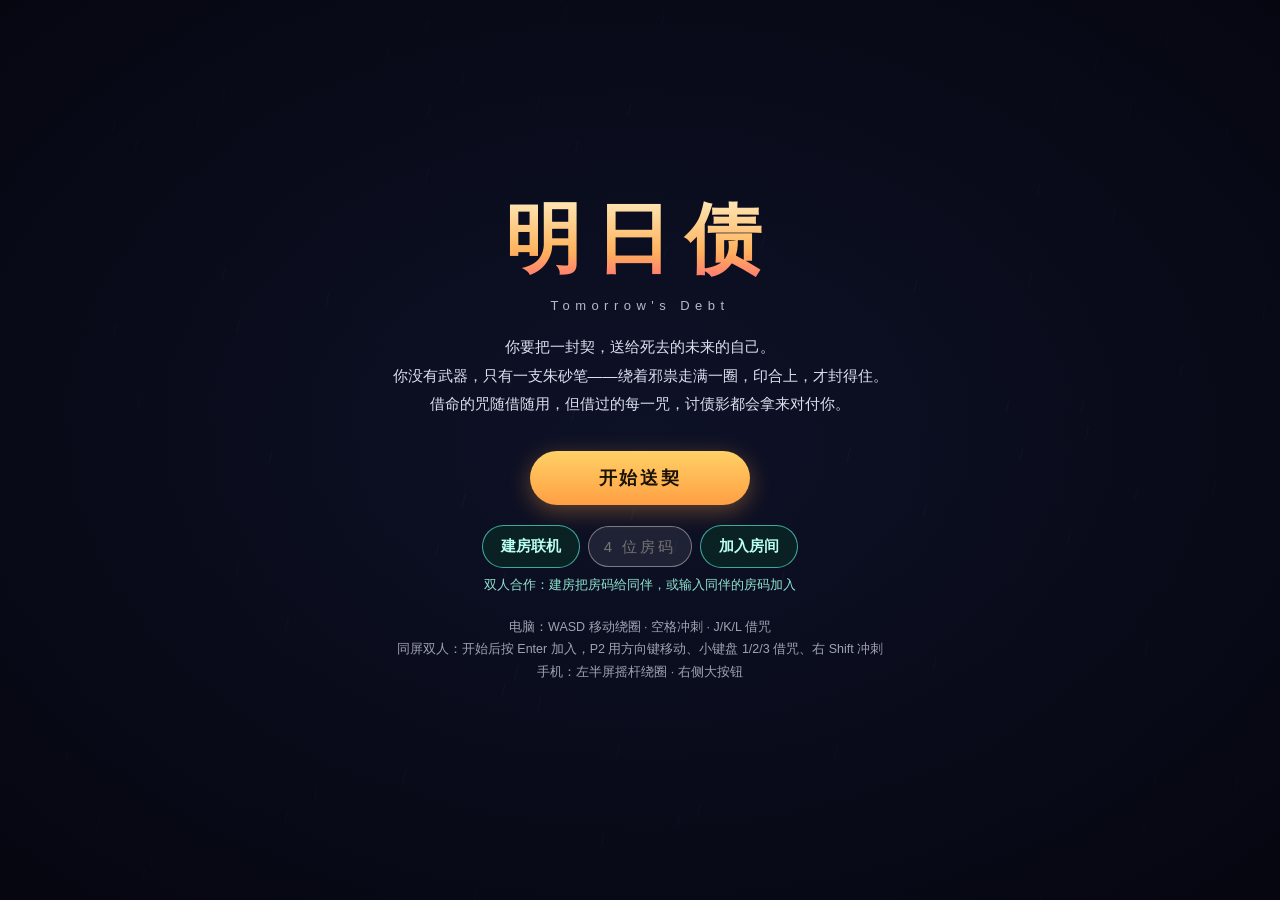
==== tomorrow-debt-offline.html @ dbf175f9 "v0.3.1 fix: 冲刺不再清掉已有朱砂印 (玩家反馈)" ====
<!DOCTYPE html>
<html lang="zh-CN">
<head>
<meta charset="UTF-8">
<meta name="viewport" content="width=device-width, initial-scale=1.0, maximum-scale=1.0, user-scalable=no, viewport-fit=cover">
<meta name="theme-color" content="#0b0e1a">
<title>明日债 · Tomorrow's Debt</title>

<link rel="icon" href="icon.svg" type="image/svg+xml">
<style>
* { margin: 0; padding: 0; box-sizing: border-box; -webkit-tap-highlight-color: transparent; }
html, body { height: 100%; background: #0b0e1a; overflow: hidden; }
body { font-family: "PingFang SC", "Microsoft YaHei", "Noto Sans SC", sans-serif; color: #eef1ff; }
#app { position: fixed; inset: 0; }
#game { position: absolute; inset: 0; width: 100%; height: 100%; display: block; touch-action: none; }
.hidden { display: none !important; }

/* ---------- HUD ---------- */
#hud { position: absolute; top: 0; left: 0; right: 0; display: flex; justify-content: space-between; align-items: flex-start; padding: calc(10px + env(safe-area-inset-top)) 14px 0; pointer-events: none; z-index: 5; }
.hud-left { min-width: 180px; }
#hpwrap { position: relative; width: 190px; max-width: 42vw; height: 20px; background: rgba(255,255,255,.12); border: 1px solid rgba(255,255,255,.35); border-radius: 10px; overflow: hidden; }
#hpfill { height: 100%; width: 100%; background: linear-gradient(90deg, #ff5d7a, #ffb35d); transition: width .15s; }
#hptext { position: absolute; inset: 0; display: flex; align-items: center; justify-content: center; font-size: 12px; font-weight: 700; text-shadow: 0 1px 2px rgba(0,0,0,.6); }
#p2wrap { position: relative; width: 150px; max-width: 34vw; height: 15px; margin-top: 5px; background: rgba(255,255,255,.10); border: 1px solid rgba(80,230,205,.5); border-radius: 8px; overflow: hidden; }
#p2fill { height: 100%; width: 100%; background: linear-gradient(90deg, #2bd9b8, #37a0e0); transition: width .15s; }
#p2text { position: absolute; inset: 0; display: flex; align-items: center; justify-content: center; font-size: 10px; font-weight: 700; text-shadow: 0 1px 2px rgba(0,0,0,.6); }
#online-box { margin-top: 14px; }
.online-row { display: flex; gap: 8px; justify-content: center; align-items: center; flex-wrap: wrap; }
.mini-wide { padding: 11px 18px; font-size: 14.5px; font-weight: 700; border-radius: 999px; border: 1px solid rgba(80,230,205,.7); background: rgba(10,40,38,.75); color: #b8fff2; cursor: pointer; }
.mini-wide:active { transform: scale(.95); }
#room-input { width: 104px; padding: 11px 8px; font-size: 15px; text-align: center; letter-spacing: .2em; text-transform: uppercase; border-radius: 999px; border: 1px solid rgba(255,255,255,.4); background: rgba(255,255,255,.08); color: #fff; outline: none; }
#net-status { margin-top: 9px; font-size: 12.5px; color: #8fe3d0; min-height: 17px; }
#scene-label { margin-top: 6px; font-size: 14px; font-weight: 700; letter-spacing: .08em; }
#wave-label { font-size: 12px; opacity: .85; }
.hud-right { display: flex; gap: 8px; align-items: center; pointer-events: auto; }
#debt-label, #score-label { background: rgba(10,12,26,.65); border: 1px solid rgba(255,255,255,.25); border-radius: 999px; padding: 6px 12px; font-size: 13px; }
#debt-label b { color: #ff8fa3; font-size: 16px; }
#score-label b { color: #ffd76e; }
.mini-btn { width: 38px; height: 38px; border-radius: 50%; border: 1px solid rgba(255,255,255,.35); background: rgba(10,12,26,.65); color: #fff; font-size: 16px; cursor: pointer; }
.mini-btn:active { transform: scale(.92); }
#debt-alert { position: absolute; top: 64px; left: 50%; transform: translateX(-50%); background: rgba(140,10,30,.8); border: 1px solid #ff8fa3; padding: 6px 18px; border-radius: 999px; font-size: 14px; font-weight: 700; letter-spacing: .2em; animation: pulse 0.7s infinite alternate; }
@keyframes pulse { from { opacity: .65; } to { opacity: 1; } }

/* ---------- 技能按钮 ---------- */
#skills { position: absolute; right: 12px; bottom: calc(14px + env(safe-area-inset-bottom)); display: grid; grid-template-columns: 76px 76px; gap: 10px; z-index: 5; }
.skill-btn { position: relative; height: 64px; border-radius: 16px; border: 2px solid rgba(255,209,102,.75); background: rgba(24,18,6,.72); color: #ffe9b0; cursor: pointer; overflow: hidden; display: flex; flex-direction: column; align-items: center; justify-content: center; gap: 2px; }
.skill-btn .sk-name { font-size: 18px; font-weight: 800; }
.skill-btn .sk-key { font-size: 10px; opacity: .8; }
.skill-btn .sk-cd { position: absolute; left: 0; bottom: 0; height: 4px; width: 0%; background: #ffd166; }
.skill-btn:active { transform: scale(.93); background: rgba(80,58,10,.85); }
.skill-btn.dash { border-color: rgba(140,220,255,.8); background: rgba(8,26,40,.72); color: #c9efff; }
.skill-btn.dash .sk-cd { background: #8cdcff; }
.skill-btn.flash { animation: borrowed .35s; }
@keyframes borrowed { 0% { box-shadow: 0 0 0 0 rgba(255,209,102,.9); } 100% { box-shadow: 0 0 0 18px rgba(255,209,102,0); } }

/* ---------- 覆盖层 ---------- */
.overlay { position: absolute; inset: 0; display: flex; flex-direction: column; align-items: center; justify-content: center; text-align: center; padding: 24px; background: radial-gradient(ellipse at center, rgba(16,20,44,.82), rgba(5,6,16,.94)); z-index: 10; }
.overlay h1 { font-size: clamp(44px, 11vw, 76px); letter-spacing: .18em; font-weight: 900; background: linear-gradient(180deg, #fff2c9, #ffb35d 60%, #ff5d7a); -webkit-background-clip: text; background-clip: text; color: transparent; }
.overlay h2 { font-size: clamp(24px, 6vw, 36px); letter-spacing: .1em; margin-bottom: 14px; }
.subtitle { letter-spacing: .42em; opacity: .75; margin: 6px 0 20px; font-size: 13px; }
.intro { line-height: 1.9; font-size: 15px; opacity: .92; margin-bottom: 26px; }
.big-btn { min-width: 220px; padding: 15px 34px; margin: 6px 0; font-size: 18px; font-weight: 800; letter-spacing: .14em; color: #1a1206; background: linear-gradient(180deg, #ffd166, #ff9f43); border: none; border-radius: 999px; cursor: pointer; box-shadow: 0 6px 22px rgba(255,159,67,.35); }
.big-btn:active { transform: scale(.96); }
.big-btn.ghost { background: rgba(255,255,255,.08); color: #eef1ff; border: 1px solid rgba(255,255,255,.4); box-shadow: none; }
.howto { margin-top: 22px; font-size: 12.5px; line-height: 1.8; opacity: .65; }
.best { margin-top: 10px; font-size: 13px; color: #ffd76e; min-height: 18px; }
#chapter-text, #end-stats { line-height: 2; font-size: 15.5px; max-width: 520px; white-space: pre-line; }
#upgrade-cards { display: flex; gap: 14px; flex-wrap: wrap; justify-content: center; max-width: 720px; }
.up-card { width: 200px; min-height: 138px; padding: 18px 14px; border-radius: 18px; border: 2px solid rgba(255,255,255,.3); background: rgba(24,28,58,.9); color: #eef1ff; cursor: pointer; text-align: center; }
.up-card:active { transform: scale(.96); border-color: #ffd166; }
.up-card .up-name { font-size: 19px; font-weight: 800; color: #ffd76e; margin-bottom: 8px; }
.up-card .up-desc { font-size: 13px; line-height: 1.7; opacity: .9; }
@media (max-width: 560px) {
  .up-card { width: 44vw; min-height: 120px; }
  #skills { grid-template-columns: 68px 68px; }
  .skill-btn { height: 58px; }
}

</style>
</head>
<body>
<div id="app">
  <canvas id="game"></canvas>

  <!-- HUD -->
  <div id="hud" class="hidden">
    <div class="hud-left">
      <div id="hpwrap"><div id="hpfill"></div><span id="hptext"></span></div>
      <div id="p2wrap" class="hidden"><div id="p2fill"></div><span id="p2text"></span></div>
      <div id="scene-label"></div>
      <div id="wave-label"></div>
    </div>
    <div class="hud-right">
      <div id="debt-label" title="未偿命债">命债 <b id="debt-count">0</b></div>
      <div id="score-label">时尘 <b id="score-count">0</b></div>
      <button id="btn-mute" class="mini-btn" aria-label="静音">♪</button>
      <button id="btn-pause" class="mini-btn" aria-label="暂停">Ⅱ</button>
    </div>
    <div id="debt-alert" class="hidden">它来讨债了</div>
  </div>

  <!-- 技能按钮（大点击区） -->
  <div id="skills" class="hidden">
    <button class="skill-btn" data-skill="nova"><span class="sk-name">阴爆</span><span class="sk-key">J · 借命</span><span class="sk-cd"></span></button>
    <button class="skill-btn" data-skill="blades"><span class="sk-name">纸人</span><span class="sk-key">K · 借命</span><span class="sk-cd"></span></button>
    <button class="skill-btn" data-skill="chrono"><span class="sk-name">凝时</span><span class="sk-key">L · 借命</span><span class="sk-cd"></span></button>
    <button id="btn-dash" class="skill-btn dash"><span class="sk-name">冲刺</span><span class="sk-key">空格</span><span class="sk-cd"></span></button>
  </div>

  <!-- 主菜单 -->
  <div id="menu" class="overlay">
    <h1>明日债</h1>
    <p class="subtitle">Tomorrow's Debt</p>
    <p class="intro">你要把一封契，送给死去的未来的自己。<br>你没有武器，只有一支朱砂笔——绕着邪祟走满一圈，印合上，才封得住。<br>借命的咒随借随用，但借过的每一咒，讨债影都会拿来对付你。</p>
    <button id="btn-start" class="big-btn">开始送契</button>
    <button id="btn-endless" class="big-btn ghost hidden">无尽模式</button>
    <div id="online-box">
      <div class="online-row">
        <button id="btn-host" class="mini-wide">建房联机</button>
        <input id="room-input" maxlength="4" placeholder="4 位房码" autocomplete="off">
        <button id="btn-join" class="mini-wide">加入房间</button>
      </div>
      <p id="net-status">双人合作：建房把房码给同伴，或输入同伴的房码加入</p>
    </div>
    <p class="howto">电脑：WASD 移动绕圈 · 空格冲刺 · J/K/L 借咒<br>同屏双人：开始后按 Enter 加入，P2 用方向键移动、小键盘 1/2/3 借咒、右 Shift 冲刺<br>手机：左半屏摇杆绕圈 · 右侧大按钮</p>
    <p id="best-line" class="best"></p>
  </div>

  <!-- 章节卡 -->
  <div id="chapter" class="overlay hidden">
    <h2 id="chapter-title"></h2>
    <p id="chapter-text"></p>
    <button id="btn-chapter" class="big-btn">进入</button>
  </div>

  <!-- 升级三选一 -->
  <div id="upgrade" class="overlay hidden">
    <h2>时尘凝形 · 三选一</h2>
    <div id="upgrade-cards"></div>
  </div>

  <!-- 结算 -->
  <div id="end" class="overlay hidden">
    <h2 id="end-title"></h2>
    <p id="end-stats"></p>
    <button id="btn-retry" class="big-btn">再来一局</button>
    <button id="btn-tomenu" class="big-btn ghost">回主菜单</button>
  </div>

  <div id="pause" class="overlay hidden">
    <h2>已暂停</h2>
    <button id="btn-resume" class="big-btn">继续</button>
    <button id="btn-quit" class="big-btn ghost">放弃本局</button>
  </div>
</div>
<script>
(()=>{function e(e,t,n,r){Object.defineProperty(e,t,{get:n,set:r,enumerable:!0,configurable:!0})}function t(e){return e&&e.__esModule?e.default:e}class n{constructor(){this.chunkedMTU=16300,this._dataCount=1,this.chunk=e=>{let t=[],n=e.byteLength,r=Math.ceil(n/this.chunkedMTU),i=0,o=0;for(;o<n;){let s=Math.min(n,o+this.chunkedMTU),a=e.slice(o,s),c={__peerData:this._dataCount,n:i,data:a,total:r};t.push(c),o=s,i++}return this._dataCount++,t}}}class r{append_buffer(e){this.flush(),this._parts.push(e)}append(e){this._pieces.push(e)}flush(){if(this._pieces.length>0){let e=new Uint8Array(this._pieces);this._parts.push(e),this._pieces=[]}}toArrayBuffer(){let e=[];for(let t of this._parts)e.push(t);return function(e){let t=0;for(let n of e)t+=n.byteLength;let n=new Uint8Array(t),r=0;for(let t of e){let e=new Uint8Array(t.buffer,t.byteOffset,t.byteLength);n.set(e,r),r+=t.byteLength}return n}(e).buffer}constructor(){this.encoder=new TextEncoder,this._pieces=[],this._parts=[]}}function i(e){return new s(e).unpack()}function o(e){let t=new a,n=t.pack(e);return n instanceof Promise?n.then(()=>t.getBuffer()):t.getBuffer()}class s{unpack(){let e;let t=this.unpack_uint8();if(t<128)return t;if((224^t)<32)return(224^t)-32;if((e=160^t)<=15)return this.unpack_raw(e);if((e=176^t)<=15)return this.unpack_string(e);if((e=144^t)<=15)return this.unpack_array(e);if((e=128^t)<=15)return this.unpack_map(e);switch(t){case 192:return null;case 193:case 212:case 213:case 214:case 215:return;case 194:return!1;case 195:return!0;case 202:return this.unpack_float();case 203:return this.unpack_double();case 204:return this.unpack_uint8();case 205:return this.unpack_uint16();case 206:return this.unpack_uint32();case 207:return this.unpack_uint64();case 208:return this.unpack_int8();case 209:return this.unpack_int16();case 210:return this.unpack_int32();case 211:return this.unpack_int64();case 216:return e=this.unpack_uint16(),this.unpack_string(e);case 217:return e=this.unpack_uint32(),this.unpack_string(e);case 218:return e=this.unpack_uint16(),this.unpack_raw(e);case 219:return e=this.unpack_uint32(),this.unpack_raw(e);case 220:return e=this.unpack_uint16(),this.unpack_array(e);case 221:return e=this.unpack_uint32(),this.unpack_array(e);case 222:return e=this.unpack_uint16(),this.unpack_map(e);case 223:return e=this.unpack_uint32(),this.unpack_map(e)}}unpack_uint8(){let e=255&this.dataView[this.index];return this.index++,e}unpack_uint16(){let e=this.read(2),t=(255&e[0])*256+(255&e[1]);return this.index+=2,t}unpack_uint32(){let e=this.read(4),t=((256*e[0]+e[1])*256+e[2])*256+e[3];return this.index+=4,t}unpack_uint64(){let e=this.read(8),t=((((((256*e[0]+e[1])*256+e[2])*256+e[3])*256+e[4])*256+e[5])*256+e[6])*256+e[7];return this.index+=8,t}unpack_int8(){let e=this.unpack_uint8();return e<128?e:e-256}unpack_int16(){let e=this.unpack_uint16();return e<32768?e:e-65536}unpack_int32(){let e=this.unpack_uint32();return e<2147483648?e:e-4294967296}unpack_int64(){let e=this.unpack_uint64();return e<0x7fffffffffffffff?e:e-18446744073709552e3}unpack_raw(e){if(this.length<this.index+e)throw Error(`BinaryPackFailure: index is out of range ${this.index} ${e} ${this.length}`);let t=this.dataBuffer.slice(this.index,this.index+e);return this.index+=e,t}unpack_string(e){let t,n;let r=this.read(e),i=0,o="";for(;i<e;)(t=r[i])<160?(n=t,i++):(192^t)<32?(n=(31&t)<<6|63&r[i+1],i+=2):(224^t)<16?(n=(15&t)<<12|(63&r[i+1])<<6|63&r[i+2],i+=3):(n=(7&t)<<18|(63&r[i+1])<<12|(63&r[i+2])<<6|63&r[i+3],i+=4),o+=String.fromCodePoint(n);return this.index+=e,o}unpack_array(e){let t=Array(e);for(let n=0;n<e;n++)t[n]=this.unpack();return t}unpack_map(e){let t={};for(let n=0;n<e;n++)t[this.unpack()]=this.unpack();return t}unpack_float(){let e=this.unpack_uint32();return(0==e>>31?1:-1)*(8388607&e|8388608)*2**((e>>23&255)-127-23)}unpack_double(){let e=this.unpack_uint32(),t=this.unpack_uint32(),n=(e>>20&2047)-1023;return(0==e>>31?1:-1)*((1048575&e|1048576)*2**(n-20)+t*2**(n-52))}read(e){let t=this.index;if(t+e<=this.length)return this.dataView.subarray(t,t+e);throw Error("BinaryPackFailure: read index out of range")}constructor(e){this.index=0,this.dataBuffer=e,this.dataView=new Uint8Array(this.dataBuffer),this.length=this.dataBuffer.byteLength}}class a{getBuffer(){return this._bufferBuilder.toArrayBuffer()}pack(e){if("string"==typeof e)this.pack_string(e);else if("number"==typeof e)Math.floor(e)===e?this.pack_integer(e):this.pack_double(e);else if("boolean"==typeof e)!0===e?this._bufferBuilder.append(195):!1===e&&this._bufferBuilder.append(194);else if(void 0===e)this._bufferBuilder.append(192);else if("object"==typeof e){if(null===e)this._bufferBuilder.append(192);else{let t=e.constructor;if(e instanceof Array){let t=this.pack_array(e);if(t instanceof Promise)return t.then(()=>this._bufferBuilder.flush())}else if(e instanceof ArrayBuffer)this.pack_bin(new Uint8Array(e));else if("BYTES_PER_ELEMENT"in e)this.pack_bin(new Uint8Array(e.buffer,e.byteOffset,e.byteLength));else if(e instanceof Date)this.pack_string(e.toString());else if(e instanceof Blob)return e.arrayBuffer().then(e=>{this.pack_bin(new Uint8Array(e)),this._bufferBuilder.flush()});else if(t==Object||t.toString().startsWith("class")){let t=this.pack_object(e);if(t instanceof Promise)return t.then(()=>this._bufferBuilder.flush())}else throw Error(`Type "${t.toString()}" not yet supported`)}}else throw Error(`Type "${typeof e}" not yet supported`);this._bufferBuilder.flush()}pack_bin(e){let t=e.length;if(t<=15)this.pack_uint8(160+t);else if(t<=65535)this._bufferBuilder.append(218),this.pack_uint16(t);else if(t<=4294967295)this._bufferBuilder.append(219),this.pack_uint32(t);else throw Error("Invalid length");this._bufferBuilder.append_buffer(e)}pack_string(e){let t=this._textEncoder.encode(e),n=t.length;if(n<=15)this.pack_uint8(176+n);else if(n<=65535)this._bufferBuilder.append(216),this.pack_uint16(n);else if(n<=4294967295)this._bufferBuilder.append(217),this.pack_uint32(n);else throw Error("Invalid length");this._bufferBuilder.append_buffer(t)}pack_array(e){let t=e.length;if(t<=15)this.pack_uint8(144+t);else if(t<=65535)this._bufferBuilder.append(220),this.pack_uint16(t);else if(t<=4294967295)this._bufferBuilder.append(221),this.pack_uint32(t);else throw Error("Invalid length");let n=r=>{if(r<t){let t=this.pack(e[r]);return t instanceof Promise?t.then(()=>n(r+1)):n(r+1)}};return n(0)}pack_integer(e){if(e>=-32&&e<=127)this._bufferBuilder.append(255&e);else if(e>=0&&e<=255)this._bufferBuilder.append(204),this.pack_uint8(e);else if(e>=-128&&e<=127)this._bufferBuilder.append(208),this.pack_int8(e);else if(e>=0&&e<=65535)this._bufferBuilder.append(205),this.pack_uint16(e);else if(e>=-32768&&e<=32767)this._bufferBuilder.append(209),this.pack_int16(e);else if(e>=0&&e<=4294967295)this._bufferBuilder.append(206),this.pack_uint32(e);else if(e>=-2147483648&&e<=2147483647)this._bufferBuilder.append(210),this.pack_int32(e);else if(e>=-0x8000000000000000&&e<=0x7fffffffffffffff)this._bufferBuilder.append(211),this.pack_int64(e);else if(e>=0&&e<=18446744073709552e3)this._bufferBuilder.append(207),this.pack_uint64(e);else throw Error("Invalid integer")}pack_double(e){let t=0;e<0&&(t=1,e=-e);let n=Math.floor(Math.log(e)/Math.LN2),r=Math.floor((e/2**n-1)*4503599627370496),i=t<<31|n+1023<<20|r/4294967296&1048575;this._bufferBuilder.append(203),this.pack_int32(i),this.pack_int32(r%4294967296)}pack_object(e){let t=Object.keys(e),n=t.length;if(n<=15)this.pack_uint8(128+n);else if(n<=65535)this._bufferBuilder.append(222),this.pack_uint16(n);else if(n<=4294967295)this._bufferBuilder.append(223),this.pack_uint32(n);else throw Error("Invalid length");let r=n=>{if(n<t.length){let i=t[n];if(e.hasOwnProperty(i)){this.pack(i);let t=this.pack(e[i]);if(t instanceof Promise)return t.then(()=>r(n+1))}return r(n+1)}};return r(0)}pack_uint8(e){this._bufferBuilder.append(e)}pack_uint16(e){this._bufferBuilder.append(e>>8),this._bufferBuilder.append(255&e)}pack_uint32(e){let t=4294967295&e;this._bufferBuilder.append((4278190080&t)>>>24),this._bufferBuilder.append((16711680&t)>>>16),this._bufferBuilder.append((65280&t)>>>8),this._bufferBuilder.append(255&t)}pack_uint64(e){let t=e/4294967296,n=e%4294967296;this._bufferBuilder.append((4278190080&t)>>>24),this._bufferBuilder.append((16711680&t)>>>16),this._bufferBuilder.append((65280&t)>>>8),this._bufferBuilder.append(255&t),this._bufferBuilder.append((4278190080&n)>>>24),this._bufferBuilder.append((16711680&n)>>>16),this._bufferBuilder.append((65280&n)>>>8),this._bufferBuilder.append(255&n)}pack_int8(e){this._bufferBuilder.append(255&e)}pack_int16(e){this._bufferBuilder.append((65280&e)>>8),this._bufferBuilder.append(255&e)}pack_int32(e){this._bufferBuilder.append(e>>>24&255),this._bufferBuilder.append((16711680&e)>>>16),this._bufferBuilder.append((65280&e)>>>8),this._bufferBuilder.append(255&e)}pack_int64(e){let t=Math.floor(e/4294967296),n=e%4294967296;this._bufferBuilder.append((4278190080&t)>>>24),this._bufferBuilder.append((16711680&t)>>>16),this._bufferBuilder.append((65280&t)>>>8),this._bufferBuilder.append(255&t),this._bufferBuilder.append((4278190080&n)>>>24),this._bufferBuilder.append((16711680&n)>>>16),this._bufferBuilder.append((65280&n)>>>8),this._bufferBuilder.append(255&n)}constructor(){this._bufferBuilder=new r,this._textEncoder=new TextEncoder}}let c=!0,l=!0;function p(e,t,n){let r=e.match(t);return r&&r.length>=n&&parseInt(r[n],10)}function d(e,t,n){if(!e.RTCPeerConnection)return;let r=e.RTCPeerConnection.prototype,i=r.addEventListener;r.addEventListener=function(e,r){if(e!==t)return i.apply(this,arguments);let o=e=>{let t=n(e);t&&(r.handleEvent?r.handleEvent(t):r(t))};return this._eventMap=this._eventMap||{},this._eventMap[t]||(this._eventMap[t]=new Map),this._eventMap[t].set(r,o),i.apply(this,[e,o])};let o=r.removeEventListener;r.removeEventListener=function(e,n){if(e!==t||!this._eventMap||!this._eventMap[t]||!this._eventMap[t].has(n))return o.apply(this,arguments);let r=this._eventMap[t].get(n);return this._eventMap[t].delete(n),0===this._eventMap[t].size&&delete this._eventMap[t],0===Object.keys(this._eventMap).length&&delete this._eventMap,o.apply(this,[e,r])},Object.defineProperty(r,"on"+t,{get(){return this["_on"+t]},set(e){this["_on"+t]&&(this.removeEventListener(t,this["_on"+t]),delete this["_on"+t]),e&&this.addEventListener(t,this["_on"+t]=e)},enumerable:!0,configurable:!0})}function h(e){return"boolean"!=typeof e?Error("Argument type: "+typeof e+". Please use a boolean."):(c=e,e?"adapter.js logging disabled":"adapter.js logging enabled")}function u(e){return"boolean"!=typeof e?Error("Argument type: "+typeof e+". Please use a boolean."):(l=!e,"adapter.js deprecation warnings "+(e?"disabled":"enabled"))}function f(){"object"!=typeof window||c||"undefined"==typeof console||"function"!=typeof console.log||console.log.apply(console,arguments)}function m(e,t){l&&console.warn(e+" is deprecated, please use "+t+" instead.")}function g(e){return"[object Object]"===Object.prototype.toString.call(e)}function y(e,t,n){let r=n?"outbound-rtp":"inbound-rtp",i=new Map;if(null===t)return i;let o=[];return e.forEach(e=>{"track"===e.type&&e.trackIdentifier===t.id&&o.push(e)}),o.forEach(t=>{e.forEach(n=>{n.type===r&&n.trackId===t.id&&function e(t,n,r){!n||r.has(n.id)||(r.set(n.id,n),Object.keys(n).forEach(i=>{i.endsWith("Id")?e(t,t.get(n[i]),r):i.endsWith("Ids")&&n[i].forEach(n=>{e(t,t.get(n),r)})}))}(e,n,i)})}),i}var _,C,b,v,k,T,S,R,P,w,E,D,x,I,M,O,j={};function L(e,t){let n=e&&e.navigator;if(!n.mediaDevices)return;let r=function(e){if("object"!=typeof e||e.mandatory||e.optional)return e;let t={};return Object.keys(e).forEach(n=>{if("require"===n||"advanced"===n||"mediaSource"===n)return;let r="object"==typeof e[n]?e[n]:{ideal:e[n]};void 0!==r.exact&&"number"==typeof r.exact&&(r.min=r.max=r.exact);let i=function(e,t){return e?e+t.charAt(0).toUpperCase()+t.slice(1):"deviceId"===t?"sourceId":t};if(void 0!==r.ideal){t.optional=t.optional||[];let e={};"number"==typeof r.ideal?(e[i("min",n)]=r.ideal,t.optional.push(e),(e={})[i("max",n)]=r.ideal):e[i("",n)]=r.ideal,t.optional.push(e)}void 0!==r.exact&&"number"!=typeof r.exact?(t.mandatory=t.mandatory||{},t.mandatory[i("",n)]=r.exact):["min","max"].forEach(e=>{void 0!==r[e]&&(t.mandatory=t.mandatory||{},t.mandatory[i(e,n)]=r[e])})}),e.advanced&&(t.optional=(t.optional||[]).concat(e.advanced)),t},i=function(e,i){if(t.version>=61)return i(e);if((e=JSON.parse(JSON.stringify(e)))&&"object"==typeof e.audio){let t=function(e,t,n){t in e&&!(n in e)&&(e[n]=e[t],delete e[t])};t((e=JSON.parse(JSON.stringify(e))).audio,"autoGainControl","googAutoGainControl"),t(e.audio,"noiseSuppression","googNoiseSuppression"),e.audio=r(e.audio)}if(e&&"object"==typeof e.video){let o=e.video.facingMode;o=o&&("object"==typeof o?o:{ideal:o});let s=t.version<66;if(o&&("user"===o.exact||"environment"===o.exact||"user"===o.ideal||"environment"===o.ideal)&&!(n.mediaDevices.getSupportedConstraints&&n.mediaDevices.getSupportedConstraints().facingMode&&!s)){let t;if(delete e.video.facingMode,"environment"===o.exact||"environment"===o.ideal?t=["back","rear"]:("user"===o.exact||"user"===o.ideal)&&(t=["front"]),t)return n.mediaDevices.enumerateDevices().then(n=>{let s=(n=n.filter(e=>"videoinput"===e.kind)).find(e=>t.some(t=>e.label.toLowerCase().includes(t)));return!s&&n.length&&t.includes("back")&&(s=n[n.length-1]),s&&(e.video.deviceId=o.exact?{exact:s.deviceId}:{ideal:s.deviceId}),e.video=r(e.video),f("chrome: "+JSON.stringify(e)),i(e)})}e.video=r(e.video)}return f("chrome: "+JSON.stringify(e)),i(e)},o=function(e){return t.version>=64?e:{name:({PermissionDeniedError:"NotAllowedError",PermissionDismissedError:"NotAllowedError",InvalidStateError:"NotAllowedError",DevicesNotFoundError:"NotFoundError",ConstraintNotSatisfiedError:"OverconstrainedError",TrackStartError:"NotReadableError",MediaDeviceFailedDueToShutdown:"NotAllowedError",MediaDeviceKillSwitchOn:"NotAllowedError",TabCaptureError:"AbortError",ScreenCaptureError:"AbortError",DeviceCaptureError:"AbortError"})[e.name]||e.name,message:e.message,constraint:e.constraint||e.constraintName,toString(){return this.name+(this.message&&": ")+this.message}}};if(n.getUserMedia=(function(e,t,r){i(e,e=>{n.webkitGetUserMedia(e,t,e=>{r&&r(o(e))})})}).bind(n),n.mediaDevices.getUserMedia){let e=n.mediaDevices.getUserMedia.bind(n.mediaDevices);n.mediaDevices.getUserMedia=function(t){return i(t,t=>e(t).then(e=>{if(t.audio&&!e.getAudioTracks().length||t.video&&!e.getVideoTracks().length)throw e.getTracks().forEach(e=>{e.stop()}),new DOMException("","NotFoundError");return e},e=>Promise.reject(o(e))))}}}function A(e){e.MediaStream=e.MediaStream||e.webkitMediaStream}function B(e){if("object"!=typeof e||!e.RTCPeerConnection||"ontrack"in e.RTCPeerConnection.prototype)d(e,"track",e=>(e.transceiver||Object.defineProperty(e,"transceiver",{value:{receiver:e.receiver}}),e));else{Object.defineProperty(e.RTCPeerConnection.prototype,"ontrack",{get(){return this._ontrack},set(e){this._ontrack&&this.removeEventListener("track",this._ontrack),this.addEventListener("track",this._ontrack=e)},enumerable:!0,configurable:!0});let t=e.RTCPeerConnection.prototype.setRemoteDescription;e.RTCPeerConnection.prototype.setRemoteDescription=function(){return this._ontrackpoly||(this._ontrackpoly=t=>{t.stream.addEventListener("addtrack",n=>{let r;r=e.RTCPeerConnection.prototype.getReceivers?this.getReceivers().find(e=>e.track&&e.track.id===n.track.id):{track:n.track};let i=new Event("track");i.track=n.track,i.receiver=r,i.transceiver={receiver:r},i.streams=[t.stream],this.dispatchEvent(i)}),t.stream.getTracks().forEach(n=>{let r;r=e.RTCPeerConnection.prototype.getReceivers?this.getReceivers().find(e=>e.track&&e.track.id===n.id):{track:n};let i=new Event("track");i.track=n,i.receiver=r,i.transceiver={receiver:r},i.streams=[t.stream],this.dispatchEvent(i)})},this.addEventListener("addstream",this._ontrackpoly)),t.apply(this,arguments)}}}function F(e){if("object"==typeof e&&e.RTCPeerConnection&&!("getSenders"in e.RTCPeerConnection.prototype)&&"createDTMFSender"in e.RTCPeerConnection.prototype){let t=function(e,t){return{track:t,get dtmf(){return void 0===this._dtmf&&("audio"===t.kind?this._dtmf=e.createDTMFSender(t):this._dtmf=null),this._dtmf},_pc:e}};if(!e.RTCPeerConnection.prototype.getSenders){e.RTCPeerConnection.prototype.getSenders=function(){return this._senders=this._senders||[],this._senders.slice()};let n=e.RTCPeerConnection.prototype.addTrack;e.RTCPeerConnection.prototype.addTrack=function(e,r){let i=n.apply(this,arguments);return i||(i=t(this,e),this._senders.push(i)),i};let r=e.RTCPeerConnection.prototype.removeTrack;e.RTCPeerConnection.prototype.removeTrack=function(e){r.apply(this,arguments);let t=this._senders.indexOf(e);-1!==t&&this._senders.splice(t,1)}}let n=e.RTCPeerConnection.prototype.addStream;e.RTCPeerConnection.prototype.addStream=function(e){this._senders=this._senders||[],n.apply(this,[e]),e.getTracks().forEach(e=>{this._senders.push(t(this,e))})};let r=e.RTCPeerConnection.prototype.removeStream;e.RTCPeerConnection.prototype.removeStream=function(e){this._senders=this._senders||[],r.apply(this,[e]),e.getTracks().forEach(e=>{let t=this._senders.find(t=>t.track===e);t&&this._senders.splice(this._senders.indexOf(t),1)})}}else if("object"==typeof e&&e.RTCPeerConnection&&"getSenders"in e.RTCPeerConnection.prototype&&"createDTMFSender"in e.RTCPeerConnection.prototype&&e.RTCRtpSender&&!("dtmf"in e.RTCRtpSender.prototype)){let t=e.RTCPeerConnection.prototype.getSenders;e.RTCPeerConnection.prototype.getSenders=function(){let e=t.apply(this,[]);return e.forEach(e=>e._pc=this),e},Object.defineProperty(e.RTCRtpSender.prototype,"dtmf",{get(){return void 0===this._dtmf&&("audio"===this.track.kind?this._dtmf=this._pc.createDTMFSender(this.track):this._dtmf=null),this._dtmf}})}}function U(e){if(!("object"==typeof e&&e.RTCPeerConnection&&e.RTCRtpSender&&e.RTCRtpReceiver))return;if(!("getStats"in e.RTCRtpSender.prototype)){let t=e.RTCPeerConnection.prototype.getSenders;t&&(e.RTCPeerConnection.prototype.getSenders=function(){let e=t.apply(this,[]);return e.forEach(e=>e._pc=this),e});let n=e.RTCPeerConnection.prototype.addTrack;n&&(e.RTCPeerConnection.prototype.addTrack=function(){let e=n.apply(this,arguments);return e._pc=this,e}),e.RTCRtpSender.prototype.getStats=function(){let e=this;return this._pc.getStats().then(t=>y(t,e.track,!0))}}if(!("getStats"in e.RTCRtpReceiver.prototype)){let t=e.RTCPeerConnection.prototype.getReceivers;t&&(e.RTCPeerConnection.prototype.getReceivers=function(){let e=t.apply(this,[]);return e.forEach(e=>e._pc=this),e}),d(e,"track",e=>(e.receiver._pc=e.srcElement,e)),e.RTCRtpReceiver.prototype.getStats=function(){let e=this;return this._pc.getStats().then(t=>y(t,e.track,!1))}}if(!("getStats"in e.RTCRtpSender.prototype&&"getStats"in e.RTCRtpReceiver.prototype))return;let t=e.RTCPeerConnection.prototype.getStats;e.RTCPeerConnection.prototype.getStats=function(){if(arguments.length>0&&arguments[0]instanceof e.MediaStreamTrack){let e,t,n;let r=arguments[0];return(this.getSenders().forEach(t=>{t.track===r&&(e?n=!0:e=t)}),this.getReceivers().forEach(e=>(e.track===r&&(t?n=!0:t=e),e.track===r)),n||e&&t)?Promise.reject(new DOMException("There are more than one sender or receiver for the track.","InvalidAccessError")):e?e.getStats():t?t.getStats():Promise.reject(new DOMException("There is no sender or receiver for the track.","InvalidAccessError"))}return t.apply(this,arguments)}}function z(e){e.RTCPeerConnection.prototype.getLocalStreams=function(){return this._shimmedLocalStreams=this._shimmedLocalStreams||{},Object.keys(this._shimmedLocalStreams).map(e=>this._shimmedLocalStreams[e][0])};let t=e.RTCPeerConnection.prototype.addTrack;e.RTCPeerConnection.prototype.addTrack=function(e,n){if(!n)return t.apply(this,arguments);this._shimmedLocalStreams=this._shimmedLocalStreams||{};let r=t.apply(this,arguments);return this._shimmedLocalStreams[n.id]?-1===this._shimmedLocalStreams[n.id].indexOf(r)&&this._shimmedLocalStreams[n.id].push(r):this._shimmedLocalStreams[n.id]=[n,r],r};let n=e.RTCPeerConnection.prototype.addStream;e.RTCPeerConnection.prototype.addStream=function(e){this._shimmedLocalStreams=this._shimmedLocalStreams||{},e.getTracks().forEach(e=>{if(this.getSenders().find(t=>t.track===e))throw new DOMException("Track already exists.","InvalidAccessError")});let t=this.getSenders();n.apply(this,arguments);let r=this.getSenders().filter(e=>-1===t.indexOf(e));this._shimmedLocalStreams[e.id]=[e].concat(r)};let r=e.RTCPeerConnection.prototype.removeStream;e.RTCPeerConnection.prototype.removeStream=function(e){return this._shimmedLocalStreams=this._shimmedLocalStreams||{},delete this._shimmedLocalStreams[e.id],r.apply(this,arguments)};let i=e.RTCPeerConnection.prototype.removeTrack;e.RTCPeerConnection.prototype.removeTrack=function(e){return this._shimmedLocalStreams=this._shimmedLocalStreams||{},e&&Object.keys(this._shimmedLocalStreams).forEach(t=>{let n=this._shimmedLocalStreams[t].indexOf(e);-1!==n&&this._shimmedLocalStreams[t].splice(n,1),1===this._shimmedLocalStreams[t].length&&delete this._shimmedLocalStreams[t]}),i.apply(this,arguments)}}function N(e,t){if(!e.RTCPeerConnection)return;if(e.RTCPeerConnection.prototype.addTrack&&t.version>=65)return z(e);let n=e.RTCPeerConnection.prototype.getLocalStreams;e.RTCPeerConnection.prototype.getLocalStreams=function(){let e=n.apply(this);return this._reverseStreams=this._reverseStreams||{},e.map(e=>this._reverseStreams[e.id])};let r=e.RTCPeerConnection.prototype.addStream;e.RTCPeerConnection.prototype.addStream=function(t){if(this._streams=this._streams||{},this._reverseStreams=this._reverseStreams||{},t.getTracks().forEach(e=>{if(this.getSenders().find(t=>t.track===e))throw new DOMException("Track already exists.","InvalidAccessError")}),!this._reverseStreams[t.id]){let n=new e.MediaStream(t.getTracks());this._streams[t.id]=n,this._reverseStreams[n.id]=t,t=n}r.apply(this,[t])};let i=e.RTCPeerConnection.prototype.removeStream;function o(e,t){let n=t.sdp;return Object.keys(e._reverseStreams||[]).forEach(t=>{let r=e._reverseStreams[t],i=e._streams[r.id];n=n.replace(RegExp(i.id,"g"),r.id)}),new RTCSessionDescription({type:t.type,sdp:n})}e.RTCPeerConnection.prototype.removeStream=function(e){this._streams=this._streams||{},this._reverseStreams=this._reverseStreams||{},i.apply(this,[this._streams[e.id]||e]),delete this._reverseStreams[this._streams[e.id]?this._streams[e.id].id:e.id],delete this._streams[e.id]},e.RTCPeerConnection.prototype.addTrack=function(t,n){if("closed"===this.signalingState)throw new DOMException("The RTCPeerConnection's signalingState is 'closed'.","InvalidStateError");let r=[].slice.call(arguments,1);if(1!==r.length||!r[0].getTracks().find(e=>e===t))throw new DOMException("The adapter.js addTrack polyfill only supports a single  stream which is associated with the specified track.","NotSupportedError");if(this.getSenders().find(e=>e.track===t))throw new DOMException("Track already exists.","InvalidAccessError");this._streams=this._streams||{},this._reverseStreams=this._reverseStreams||{};let i=this._streams[n.id];if(i)i.addTrack(t),Promise.resolve().then(()=>{this.dispatchEvent(new Event("negotiationneeded"))});else{let r=new e.MediaStream([t]);this._streams[n.id]=r,this._reverseStreams[r.id]=n,this.addStream(r)}return this.getSenders().find(e=>e.track===t)},["createOffer","createAnswer"].forEach(function(t){let n=e.RTCPeerConnection.prototype[t];e.RTCPeerConnection.prototype[t]=({[t](){let e=arguments,t=arguments.length&&"function"==typeof arguments[0];return t?n.apply(this,[t=>{let n=o(this,t);e[0].apply(null,[n])},t=>{e[1]&&e[1].apply(null,t)},arguments[2]]):n.apply(this,arguments).then(e=>o(this,e))}})[t]});let s=e.RTCPeerConnection.prototype.setLocalDescription;e.RTCPeerConnection.prototype.setLocalDescription=function(){var e,t;let n;return arguments.length&&arguments[0].type&&(arguments[0]=(e=this,t=arguments[0],n=t.sdp,Object.keys(e._reverseStreams||[]).forEach(t=>{let r=e._reverseStreams[t],i=e._streams[r.id];n=n.replace(RegExp(r.id,"g"),i.id)}),new RTCSessionDescription({type:t.type,sdp:n}))),s.apply(this,arguments)};let a=Object.getOwnPropertyDescriptor(e.RTCPeerConnection.prototype,"localDescription");Object.defineProperty(e.RTCPeerConnection.prototype,"localDescription",{get(){let e=a.get.apply(this);return""===e.type?e:o(this,e)}}),e.RTCPeerConnection.prototype.removeTrack=function(e){let t;if("closed"===this.signalingState)throw new DOMException("The RTCPeerConnection's signalingState is 'closed'.","InvalidStateError");if(!e._pc)throw new DOMException("Argument 1 of RTCPeerConnection.removeTrack does not implement interface RTCRtpSender.","TypeError");if(e._pc!==this)throw new DOMException("Sender was not created by this connection.","InvalidAccessError");this._streams=this._streams||{},Object.keys(this._streams).forEach(n=>{this._streams[n].getTracks().find(t=>e.track===t)&&(t=this._streams[n])}),t&&(1===t.getTracks().length?this.removeStream(this._reverseStreams[t.id]):t.removeTrack(e.track),this.dispatchEvent(new Event("negotiationneeded")))}}function $(e,t){!e.RTCPeerConnection&&e.webkitRTCPeerConnection&&(e.RTCPeerConnection=e.webkitRTCPeerConnection),e.RTCPeerConnection&&t.version<53&&["setLocalDescription","setRemoteDescription","addIceCandidate"].forEach(function(t){let n=e.RTCPeerConnection.prototype[t];e.RTCPeerConnection.prototype[t]=({[t](){return arguments[0]=new("addIceCandidate"===t?e.RTCIceCandidate:e.RTCSessionDescription)(arguments[0]),n.apply(this,arguments)}})[t]})}function J(e,t){d(e,"negotiationneeded",e=>{let n=e.target;if(!(t.version<72)&&(!n.getConfiguration||"plan-b"!==n.getConfiguration().sdpSemantics)||"stable"===n.signalingState)return e})}e(j,"shimMediaStream",()=>A),e(j,"shimOnTrack",()=>B),e(j,"shimGetSendersWithDtmf",()=>F),e(j,"shimSenderReceiverGetStats",()=>U),e(j,"shimAddTrackRemoveTrackWithNative",()=>z),e(j,"shimAddTrackRemoveTrack",()=>N),e(j,"shimPeerConnection",()=>$),e(j,"fixNegotiationNeeded",()=>J),e(j,"shimGetUserMedia",()=>L);var V={};function G(e,t){let n=e&&e.navigator,r=e&&e.MediaStreamTrack;if(n.getUserMedia=function(e,t,r){m("navigator.getUserMedia","navigator.mediaDevices.getUserMedia"),n.mediaDevices.getUserMedia(e).then(t,r)},!(t.version>55&&"autoGainControl"in n.mediaDevices.getSupportedConstraints())){let e=function(e,t,n){t in e&&!(n in e)&&(e[n]=e[t],delete e[t])},t=n.mediaDevices.getUserMedia.bind(n.mediaDevices);if(n.mediaDevices.getUserMedia=function(n){return"object"==typeof n&&"object"==typeof n.audio&&(e((n=JSON.parse(JSON.stringify(n))).audio,"autoGainControl","mozAutoGainControl"),e(n.audio,"noiseSuppression","mozNoiseSuppression")),t(n)},r&&r.prototype.getSettings){let t=r.prototype.getSettings;r.prototype.getSettings=function(){let n=t.apply(this,arguments);return e(n,"mozAutoGainControl","autoGainControl"),e(n,"mozNoiseSuppression","noiseSuppression"),n}}if(r&&r.prototype.applyConstraints){let t=r.prototype.applyConstraints;r.prototype.applyConstraints=function(n){return"audio"===this.kind&&"object"==typeof n&&(e(n=JSON.parse(JSON.stringify(n)),"autoGainControl","mozAutoGainControl"),e(n,"noiseSuppression","mozNoiseSuppression")),t.apply(this,[n])}}}}function W(e,t){e.navigator.mediaDevices&&"getDisplayMedia"in e.navigator.mediaDevices||!e.navigator.mediaDevices||(e.navigator.mediaDevices.getDisplayMedia=function(n){if(!(n&&n.video)){let e=new DOMException("getDisplayMedia without video constraints is undefined");return e.name="NotFoundError",e.code=8,Promise.reject(e)}return!0===n.video?n.video={mediaSource:t}:n.video.mediaSource=t,e.navigator.mediaDevices.getUserMedia(n)})}function H(e){"object"==typeof e&&e.RTCTrackEvent&&"receiver"in e.RTCTrackEvent.prototype&&!("transceiver"in e.RTCTrackEvent.prototype)&&Object.defineProperty(e.RTCTrackEvent.prototype,"transceiver",{get(){return{receiver:this.receiver}}})}function Y(e,t){if("object"!=typeof e||!(e.RTCPeerConnection||e.mozRTCPeerConnection))return;!e.RTCPeerConnection&&e.mozRTCPeerConnection&&(e.RTCPeerConnection=e.mozRTCPeerConnection),t.version<53&&["setLocalDescription","setRemoteDescription","addIceCandidate"].forEach(function(t){let n=e.RTCPeerConnection.prototype[t];e.RTCPeerConnection.prototype[t]=({[t](){return arguments[0]=new("addIceCandidate"===t?e.RTCIceCandidate:e.RTCSessionDescription)(arguments[0]),n.apply(this,arguments)}})[t]});let n={inboundrtp:"inbound-rtp",outboundrtp:"outbound-rtp",candidatepair:"candidate-pair",localcandidate:"local-candidate",remotecandidate:"remote-candidate"},r=e.RTCPeerConnection.prototype.getStats;e.RTCPeerConnection.prototype.getStats=function(){let[e,i,o]=arguments;return r.apply(this,[e||null]).then(e=>{if(t.version<53&&!i)try{e.forEach(e=>{e.type=n[e.type]||e.type})}catch(t){if("TypeError"!==t.name)throw t;e.forEach((t,r)=>{e.set(r,Object.assign({},t,{type:n[t.type]||t.type}))})}return e}).then(i,o)}}function K(e){if(!("object"==typeof e&&e.RTCPeerConnection&&e.RTCRtpSender)||e.RTCRtpSender&&"getStats"in e.RTCRtpSender.prototype)return;let t=e.RTCPeerConnection.prototype.getSenders;t&&(e.RTCPeerConnection.prototype.getSenders=function(){let e=t.apply(this,[]);return e.forEach(e=>e._pc=this),e});let n=e.RTCPeerConnection.prototype.addTrack;n&&(e.RTCPeerConnection.prototype.addTrack=function(){let e=n.apply(this,arguments);return e._pc=this,e}),e.RTCRtpSender.prototype.getStats=function(){return this.track?this._pc.getStats(this.track):Promise.resolve(new Map)}}function X(e){if(!("object"==typeof e&&e.RTCPeerConnection&&e.RTCRtpSender)||e.RTCRtpSender&&"getStats"in e.RTCRtpReceiver.prototype)return;let t=e.RTCPeerConnection.prototype.getReceivers;t&&(e.RTCPeerConnection.prototype.getReceivers=function(){let e=t.apply(this,[]);return e.forEach(e=>e._pc=this),e}),d(e,"track",e=>(e.receiver._pc=e.srcElement,e)),e.RTCRtpReceiver.prototype.getStats=function(){return this._pc.getStats(this.track)}}function q(e){!e.RTCPeerConnection||"removeStream"in e.RTCPeerConnection.prototype||(e.RTCPeerConnection.prototype.removeStream=function(e){m("removeStream","removeTrack"),this.getSenders().forEach(t=>{t.track&&e.getTracks().includes(t.track)&&this.removeTrack(t)})})}function Q(e){e.DataChannel&&!e.RTCDataChannel&&(e.RTCDataChannel=e.DataChannel)}function Z(e){if(!("object"==typeof e&&e.RTCPeerConnection))return;let t=e.RTCPeerConnection.prototype.addTransceiver;t&&(e.RTCPeerConnection.prototype.addTransceiver=function(){this.setParametersPromises=[];let e=arguments[1]&&arguments[1].sendEncodings;void 0===e&&(e=[]);let n=(e=[...e]).length>0;n&&e.forEach(e=>{if("rid"in e&&!/^[a-z0-9]{0,16}$/i.test(e.rid))throw TypeError("Invalid RID value provided.");if("scaleResolutionDownBy"in e&&!(parseFloat(e.scaleResolutionDownBy)>=1))throw RangeError("scale_resolution_down_by must be >= 1.0");if("maxFramerate"in e&&!(parseFloat(e.maxFramerate)>=0))throw RangeError("max_framerate must be >= 0.0")});let r=t.apply(this,arguments);if(n){let{sender:t}=r,n=t.getParameters();"encodings"in n&&(1!==n.encodings.length||0!==Object.keys(n.encodings[0]).length)||(n.encodings=e,t.sendEncodings=e,this.setParametersPromises.push(t.setParameters(n).then(()=>{delete t.sendEncodings}).catch(()=>{delete t.sendEncodings})))}return r})}function ee(e){if(!("object"==typeof e&&e.RTCRtpSender))return;let t=e.RTCRtpSender.prototype.getParameters;t&&(e.RTCRtpSender.prototype.getParameters=function(){let e=t.apply(this,arguments);return"encodings"in e||(e.encodings=[].concat(this.sendEncodings||[{}])),e})}function et(e){if(!("object"==typeof e&&e.RTCPeerConnection))return;let t=e.RTCPeerConnection.prototype.createOffer;e.RTCPeerConnection.prototype.createOffer=function(){return this.setParametersPromises&&this.setParametersPromises.length?Promise.all(this.setParametersPromises).then(()=>t.apply(this,arguments)).finally(()=>{this.setParametersPromises=[]}):t.apply(this,arguments)}}function en(e){if(!("object"==typeof e&&e.RTCPeerConnection))return;let t=e.RTCPeerConnection.prototype.createAnswer;e.RTCPeerConnection.prototype.createAnswer=function(){return this.setParametersPromises&&this.setParametersPromises.length?Promise.all(this.setParametersPromises).then(()=>t.apply(this,arguments)).finally(()=>{this.setParametersPromises=[]}):t.apply(this,arguments)}}e(V,"shimOnTrack",()=>H),e(V,"shimPeerConnection",()=>Y),e(V,"shimSenderGetStats",()=>K),e(V,"shimReceiverGetStats",()=>X),e(V,"shimRemoveStream",()=>q),e(V,"shimRTCDataChannel",()=>Q),e(V,"shimAddTransceiver",()=>Z),e(V,"shimGetParameters",()=>ee),e(V,"shimCreateOffer",()=>et),e(V,"shimCreateAnswer",()=>en),e(V,"shimGetUserMedia",()=>G),e(V,"shimGetDisplayMedia",()=>W);var er={};function ei(e){if("object"==typeof e&&e.RTCPeerConnection){if("getLocalStreams"in e.RTCPeerConnection.prototype||(e.RTCPeerConnection.prototype.getLocalStreams=function(){return this._localStreams||(this._localStreams=[]),this._localStreams}),!("addStream"in e.RTCPeerConnection.prototype)){let t=e.RTCPeerConnection.prototype.addTrack;e.RTCPeerConnection.prototype.addStream=function(e){this._localStreams||(this._localStreams=[]),this._localStreams.includes(e)||this._localStreams.push(e),e.getAudioTracks().forEach(n=>t.call(this,n,e)),e.getVideoTracks().forEach(n=>t.call(this,n,e))},e.RTCPeerConnection.prototype.addTrack=function(e,...n){return n&&n.forEach(e=>{this._localStreams?this._localStreams.includes(e)||this._localStreams.push(e):this._localStreams=[e]}),t.apply(this,arguments)}}"removeStream"in e.RTCPeerConnection.prototype||(e.RTCPeerConnection.prototype.removeStream=function(e){this._localStreams||(this._localStreams=[]);let t=this._localStreams.indexOf(e);if(-1===t)return;this._localStreams.splice(t,1);let n=e.getTracks();this.getSenders().forEach(e=>{n.includes(e.track)&&this.removeTrack(e)})})}}function eo(e){if("object"==typeof e&&e.RTCPeerConnection&&("getRemoteStreams"in e.RTCPeerConnection.prototype||(e.RTCPeerConnection.prototype.getRemoteStreams=function(){return this._remoteStreams?this._remoteStreams:[]}),!("onaddstream"in e.RTCPeerConnection.prototype))){Object.defineProperty(e.RTCPeerConnection.prototype,"onaddstream",{get(){return this._onaddstream},set(e){this._onaddstream&&(this.removeEventListener("addstream",this._onaddstream),this.removeEventListener("track",this._onaddstreampoly)),this.addEventListener("addstream",this._onaddstream=e),this.addEventListener("track",this._onaddstreampoly=e=>{e.streams.forEach(e=>{if(this._remoteStreams||(this._remoteStreams=[]),this._remoteStreams.includes(e))return;this._remoteStreams.push(e);let t=new Event("addstream");t.stream=e,this.dispatchEvent(t)})})}});let t=e.RTCPeerConnection.prototype.setRemoteDescription;e.RTCPeerConnection.prototype.setRemoteDescription=function(){let e=this;return this._onaddstreampoly||this.addEventListener("track",this._onaddstreampoly=function(t){t.streams.forEach(t=>{if(e._remoteStreams||(e._remoteStreams=[]),e._remoteStreams.indexOf(t)>=0)return;e._remoteStreams.push(t);let n=new Event("addstream");n.stream=t,e.dispatchEvent(n)})}),t.apply(e,arguments)}}}function es(e){if("object"!=typeof e||!e.RTCPeerConnection)return;let t=e.RTCPeerConnection.prototype,n=t.createOffer,r=t.createAnswer,i=t.setLocalDescription,o=t.setRemoteDescription,s=t.addIceCandidate;t.createOffer=function(e,t){let r=arguments.length>=2?arguments[2]:arguments[0],i=n.apply(this,[r]);return t?(i.then(e,t),Promise.resolve()):i},t.createAnswer=function(e,t){let n=arguments.length>=2?arguments[2]:arguments[0],i=r.apply(this,[n]);return t?(i.then(e,t),Promise.resolve()):i};let a=function(e,t,n){let r=i.apply(this,[e]);return n?(r.then(t,n),Promise.resolve()):r};t.setLocalDescription=a,a=function(e,t,n){let r=o.apply(this,[e]);return n?(r.then(t,n),Promise.resolve()):r},t.setRemoteDescription=a,a=function(e,t,n){let r=s.apply(this,[e]);return n?(r.then(t,n),Promise.resolve()):r},t.addIceCandidate=a}function ea(e){let t=e&&e.navigator;if(t.mediaDevices&&t.mediaDevices.getUserMedia){let e=t.mediaDevices,n=e.getUserMedia.bind(e);t.mediaDevices.getUserMedia=e=>n(ec(e))}!t.getUserMedia&&t.mediaDevices&&t.mediaDevices.getUserMedia&&(t.getUserMedia=(function(e,n,r){t.mediaDevices.getUserMedia(e).then(n,r)}).bind(t))}function ec(e){return e&&void 0!==e.video?Object.assign({},e,{video:function e(t){return g(t)?Object.keys(t).reduce(function(n,r){let i=g(t[r]),o=i?e(t[r]):t[r],s=i&&!Object.keys(o).length;return void 0===o||s?n:Object.assign(n,{[r]:o})},{}):t}(e.video)}):e}function el(e){if(!e.RTCPeerConnection)return;let t=e.RTCPeerConnection;e.RTCPeerConnection=function(e,n){if(e&&e.iceServers){let t=[];for(let n=0;n<e.iceServers.length;n++){let r=e.iceServers[n];void 0===r.urls&&r.url?(m("RTCIceServer.url","RTCIceServer.urls"),(r=JSON.parse(JSON.stringify(r))).urls=r.url,delete r.url,t.push(r)):t.push(e.iceServers[n])}e.iceServers=t}return new t(e,n)},e.RTCPeerConnection.prototype=t.prototype,"generateCertificate"in t&&Object.defineProperty(e.RTCPeerConnection,"generateCertificate",{get:()=>t.generateCertificate})}function ep(e){"object"==typeof e&&e.RTCTrackEvent&&"receiver"in e.RTCTrackEvent.prototype&&!("transceiver"in e.RTCTrackEvent.prototype)&&Object.defineProperty(e.RTCTrackEvent.prototype,"transceiver",{get(){return{receiver:this.receiver}}})}function ed(e){let t=e.RTCPeerConnection.prototype.createOffer;e.RTCPeerConnection.prototype.createOffer=function(e){if(e){void 0!==e.offerToReceiveAudio&&(e.offerToReceiveAudio=!!e.offerToReceiveAudio);let t=this.getTransceivers().find(e=>"audio"===e.receiver.track.kind);!1===e.offerToReceiveAudio&&t?"sendrecv"===t.direction?t.setDirection?t.setDirection("sendonly"):t.direction="sendonly":"recvonly"===t.direction&&(t.setDirection?t.setDirection("inactive"):t.direction="inactive"):!0!==e.offerToReceiveAudio||t||this.addTransceiver("audio",{direction:"recvonly"}),void 0!==e.offerToReceiveVideo&&(e.offerToReceiveVideo=!!e.offerToReceiveVideo);let n=this.getTransceivers().find(e=>"video"===e.receiver.track.kind);!1===e.offerToReceiveVideo&&n?"sendrecv"===n.direction?n.setDirection?n.setDirection("sendonly"):n.direction="sendonly":"recvonly"===n.direction&&(n.setDirection?n.setDirection("inactive"):n.direction="inactive"):!0!==e.offerToReceiveVideo||n||this.addTransceiver("video",{direction:"recvonly"})}return t.apply(this,arguments)}}function eh(e){"object"!=typeof e||e.AudioContext||(e.AudioContext=e.webkitAudioContext)}e(er,"shimLocalStreamsAPI",()=>ei),e(er,"shimRemoteStreamsAPI",()=>eo),e(er,"shimCallbacksAPI",()=>es),e(er,"shimGetUserMedia",()=>ea),e(er,"shimConstraints",()=>ec),e(er,"shimRTCIceServerUrls",()=>el),e(er,"shimTrackEventTransceiver",()=>ep),e(er,"shimCreateOfferLegacy",()=>ed),e(er,"shimAudioContext",()=>eh);var eu={};e(eu,"shimRTCIceCandidate",()=>eg),e(eu,"shimRTCIceCandidateRelayProtocol",()=>ey),e(eu,"shimMaxMessageSize",()=>e_),e(eu,"shimSendThrowTypeError",()=>eC),e(eu,"shimConnectionState",()=>eb),e(eu,"removeExtmapAllowMixed",()=>ev),e(eu,"shimAddIceCandidateNullOrEmpty",()=>ek),e(eu,"shimParameterlessSetLocalDescription",()=>eT);var ef={};let em={};function eg(e){if(!e.RTCIceCandidate||e.RTCIceCandidate&&"foundation"in e.RTCIceCandidate.prototype)return;let n=e.RTCIceCandidate;e.RTCIceCandidate=function(e){if("object"==typeof e&&e.candidate&&0===e.candidate.indexOf("a=")&&((e=JSON.parse(JSON.stringify(e))).candidate=e.candidate.substring(2)),e.candidate&&e.candidate.length){let r=new n(e),i=t(ef).parseCandidate(e.candidate);for(let e in i)e in r||Object.defineProperty(r,e,{value:i[e]});return r.toJSON=function(){return{candidate:r.candidate,sdpMid:r.sdpMid,sdpMLineIndex:r.sdpMLineIndex,usernameFragment:r.usernameFragment}},r}return new n(e)},e.RTCIceCandidate.prototype=n.prototype,d(e,"icecandidate",t=>(t.candidate&&Object.defineProperty(t,"candidate",{value:new e.RTCIceCandidate(t.candidate),writable:"false"}),t))}function ey(e){!e.RTCIceCandidate||e.RTCIceCandidate&&"relayProtocol"in e.RTCIceCandidate.prototype||d(e,"icecandidate",e=>{if(e.candidate){let n=t(ef).parseCandidate(e.candidate.candidate);"relay"===n.type&&(e.candidate.relayProtocol=({0:"tls",1:"tcp",2:"udp"})[n.priority>>24])}return e})}function e_(e,n){if(!e.RTCPeerConnection)return;"sctp"in e.RTCPeerConnection.prototype||Object.defineProperty(e.RTCPeerConnection.prototype,"sctp",{get(){return void 0===this._sctp?null:this._sctp}});let r=function(e){if(!e||!e.sdp)return!1;let n=t(ef).splitSections(e.sdp);return n.shift(),n.some(e=>{let n=t(ef).parseMLine(e);return n&&"application"===n.kind&&-1!==n.protocol.indexOf("SCTP")})},i=function(e){let t=e.sdp.match(/mozilla...THIS_IS_SDPARTA-(\d+)/);if(null===t||t.length<2)return -1;let n=parseInt(t[1],10);return n!=n?-1:n},o=function(e){let t=65536;return"firefox"===n.browser&&(t=n.version<57?-1===e?16384:2147483637:n.version<60?57===n.version?65535:65536:2147483637),t},s=function(e,r){let i=65536;"firefox"===n.browser&&57===n.version&&(i=65535);let o=t(ef).matchPrefix(e.sdp,"a=max-message-size:");return o.length>0?i=parseInt(o[0].substring(19),10):"firefox"===n.browser&&-1!==r&&(i=2147483637),i},a=e.RTCPeerConnection.prototype.setRemoteDescription;e.RTCPeerConnection.prototype.setRemoteDescription=function(){if(this._sctp=null,"chrome"===n.browser&&n.version>=76){let{sdpSemantics:e}=this.getConfiguration();"plan-b"===e&&Object.defineProperty(this,"sctp",{get(){return void 0===this._sctp?null:this._sctp},enumerable:!0,configurable:!0})}if(r(arguments[0])){let e;let t=i(arguments[0]),n=o(t),r=s(arguments[0],t);e=0===n&&0===r?Number.POSITIVE_INFINITY:0===n||0===r?Math.max(n,r):Math.min(n,r);let a={};Object.defineProperty(a,"maxMessageSize",{get:()=>e}),this._sctp=a}return a.apply(this,arguments)}}function eC(e){if(!(e.RTCPeerConnection&&"createDataChannel"in e.RTCPeerConnection.prototype))return;function t(e,t){let n=e.send;e.send=function(){let r=arguments[0],i=r.length||r.size||r.byteLength;if("open"===e.readyState&&t.sctp&&i>t.sctp.maxMessageSize)throw TypeError("Message too large (can send a maximum of "+t.sctp.maxMessageSize+" bytes)");return n.apply(e,arguments)}}let n=e.RTCPeerConnection.prototype.createDataChannel;e.RTCPeerConnection.prototype.createDataChannel=function(){let e=n.apply(this,arguments);return t(e,this),e},d(e,"datachannel",e=>(t(e.channel,e.target),e))}function eb(e){if(!e.RTCPeerConnection||"connectionState"in e.RTCPeerConnection.prototype)return;let t=e.RTCPeerConnection.prototype;Object.defineProperty(t,"connectionState",{get(){return({completed:"connected",checking:"connecting"})[this.iceConnectionState]||this.iceConnectionState},enumerable:!0,configurable:!0}),Object.defineProperty(t,"onconnectionstatechange",{get(){return this._onconnectionstatechange||null},set(e){this._onconnectionstatechange&&(this.removeEventListener("connectionstatechange",this._onconnectionstatechange),delete this._onconnectionstatechange),e&&this.addEventListener("connectionstatechange",this._onconnectionstatechange=e)},enumerable:!0,configurable:!0}),["setLocalDescription","setRemoteDescription"].forEach(e=>{let n=t[e];t[e]=function(){return this._connectionstatechangepoly||(this._connectionstatechangepoly=e=>{let t=e.target;if(t._lastConnectionState!==t.connectionState){t._lastConnectionState=t.connectionState;let n=new Event("connectionstatechange",e);t.dispatchEvent(n)}return e},this.addEventListener("iceconnectionstatechange",this._connectionstatechangepoly)),n.apply(this,arguments)}})}function ev(e,t){if(!e.RTCPeerConnection||"chrome"===t.browser&&t.version>=71||"safari"===t.browser&&t.version>=605)return;let n=e.RTCPeerConnection.prototype.setRemoteDescription;e.RTCPeerConnection.prototype.setRemoteDescription=function(t){if(t&&t.sdp&&-1!==t.sdp.indexOf("\na=extmap-allow-mixed")){let n=t.sdp.split("\n").filter(e=>"a=extmap-allow-mixed"!==e.trim()).join("\n");e.RTCSessionDescription&&t instanceof e.RTCSessionDescription?arguments[0]=new e.RTCSessionDescription({type:t.type,sdp:n}):t.sdp=n}return n.apply(this,arguments)}}function ek(e,t){if(!(e.RTCPeerConnection&&e.RTCPeerConnection.prototype))return;let n=e.RTCPeerConnection.prototype.addIceCandidate;n&&0!==n.length&&(e.RTCPeerConnection.prototype.addIceCandidate=function(){return arguments[0]?("chrome"===t.browser&&t.version<78||"firefox"===t.browser&&t.version<68||"safari"===t.browser)&&arguments[0]&&""===arguments[0].candidate?Promise.resolve():n.apply(this,arguments):(arguments[1]&&arguments[1].apply(null),Promise.resolve())})}function eT(e,t){if(!(e.RTCPeerConnection&&e.RTCPeerConnection.prototype))return;let n=e.RTCPeerConnection.prototype.setLocalDescription;n&&0!==n.length&&(e.RTCPeerConnection.prototype.setLocalDescription=function(){let e=arguments[0]||{};if("object"!=typeof e||e.type&&e.sdp)return n.apply(this,arguments);if(!(e={type:e.type,sdp:e.sdp}).type)switch(this.signalingState){case"stable":case"have-local-offer":case"have-remote-pranswer":e.type="offer";break;default:e.type="answer"}return e.sdp||"offer"!==e.type&&"answer"!==e.type?n.apply(this,[e]):("offer"===e.type?this.createOffer:this.createAnswer).apply(this).then(e=>n.apply(this,[e]))})}em.generateIdentifier=function(){return Math.random().toString(36).substring(2,12)},em.localCName=em.generateIdentifier(),em.splitLines=function(e){return e.trim().split("\n").map(e=>e.trim())},em.splitSections=function(e){return e.split("\nm=").map((e,t)=>(t>0?"m="+e:e).trim()+"\r\n")},em.getDescription=function(e){let t=em.splitSections(e);return t&&t[0]},em.getMediaSections=function(e){let t=em.splitSections(e);return t.shift(),t},em.matchPrefix=function(e,t){return em.splitLines(e).filter(e=>0===e.indexOf(t))},em.parseCandidate=function(e){let t;let n={foundation:(t=0===e.indexOf("a=candidate:")?e.substring(12).split(" "):e.substring(10).split(" "))[0],component:{1:"rtp",2:"rtcp"}[t[1]]||t[1],protocol:t[2].toLowerCase(),priority:parseInt(t[3],10),ip:t[4],address:t[4],port:parseInt(t[5],10),type:t[7]};for(let e=8;e<t.length;e+=2)switch(t[e]){case"raddr":n.relatedAddress=t[e+1];break;case"rport":n.relatedPort=parseInt(t[e+1],10);break;case"tcptype":n.tcpType=t[e+1];break;case"ufrag":n.ufrag=t[e+1],n.usernameFragment=t[e+1];break;default:void 0===n[t[e]]&&(n[t[e]]=t[e+1])}return n},em.writeCandidate=function(e){let t=[];t.push(e.foundation);let n=e.component;"rtp"===n?t.push(1):"rtcp"===n?t.push(2):t.push(n),t.push(e.protocol.toUpperCase()),t.push(e.priority),t.push(e.address||e.ip),t.push(e.port);let r=e.type;return t.push("typ"),t.push(r),"host"!==r&&e.relatedAddress&&e.relatedPort&&(t.push("raddr"),t.push(e.relatedAddress),t.push("rport"),t.push(e.relatedPort)),e.tcpType&&"tcp"===e.protocol.toLowerCase()&&(t.push("tcptype"),t.push(e.tcpType)),(e.usernameFragment||e.ufrag)&&(t.push("ufrag"),t.push(e.usernameFragment||e.ufrag)),"candidate:"+t.join(" ")},em.parseIceOptions=function(e){return e.substring(14).split(" ")},em.parseRtpMap=function(e){let t=e.substring(9).split(" "),n={payloadType:parseInt(t.shift(),10)};return t=t[0].split("/"),n.name=t[0],n.clockRate=parseInt(t[1],10),n.channels=3===t.length?parseInt(t[2],10):1,n.numChannels=n.channels,n},em.writeRtpMap=function(e){let t=e.payloadType;void 0!==e.preferredPayloadType&&(t=e.preferredPayloadType);let n=e.channels||e.numChannels||1;return"a=rtpmap:"+t+" "+e.name+"/"+e.clockRate+(1!==n?"/"+n:"")+"\r\n"},em.parseExtmap=function(e){let t=e.substring(9).split(" ");return{id:parseInt(t[0],10),direction:t[0].indexOf("/")>0?t[0].split("/")[1]:"sendrecv",uri:t[1],attributes:t.slice(2).join(" ")}},em.writeExtmap=function(e){return"a=extmap:"+(e.id||e.preferredId)+(e.direction&&"sendrecv"!==e.direction?"/"+e.direction:"")+" "+e.uri+(e.attributes?" "+e.attributes:"")+"\r\n"},em.parseFmtp=function(e){let t;let n={},r=e.substring(e.indexOf(" ")+1).split(";");for(let e=0;e<r.length;e++)n[(t=r[e].trim().split("="))[0].trim()]=t[1];return n},em.writeFmtp=function(e){let t="",n=e.payloadType;if(void 0!==e.preferredPayloadType&&(n=e.preferredPayloadType),e.parameters&&Object.keys(e.parameters).length){let r=[];Object.keys(e.parameters).forEach(t=>{void 0!==e.parameters[t]?r.push(t+"="+e.parameters[t]):r.push(t)}),t+="a=fmtp:"+n+" "+r.join(";")+"\r\n"}return t},em.parseRtcpFb=function(e){let t=e.substring(e.indexOf(" ")+1).split(" ");return{type:t.shift(),parameter:t.join(" ")}},em.writeRtcpFb=function(e){let t="",n=e.payloadType;return void 0!==e.preferredPayloadType&&(n=e.preferredPayloadType),e.rtcpFeedback&&e.rtcpFeedback.length&&e.rtcpFeedback.forEach(e=>{t+="a=rtcp-fb:"+n+" "+e.type+(e.parameter&&e.parameter.length?" "+e.parameter:"")+"\r\n"}),t},em.parseSsrcMedia=function(e){let t=e.indexOf(" "),n={ssrc:parseInt(e.substring(7,t),10)},r=e.indexOf(":",t);return r>-1?(n.attribute=e.substring(t+1,r),n.value=e.substring(r+1)):n.attribute=e.substring(t+1),n},em.parseSsrcGroup=function(e){let t=e.substring(13).split(" ");return{semantics:t.shift(),ssrcs:t.map(e=>parseInt(e,10))}},em.getMid=function(e){let t=em.matchPrefix(e,"a=mid:")[0];if(t)return t.substring(6)},em.parseFingerprint=function(e){let t=e.substring(14).split(" ");return{algorithm:t[0].toLowerCase(),value:t[1].toUpperCase()}},em.getDtlsParameters=function(e,t){return{role:"auto",fingerprints:em.matchPrefix(e+t,"a=fingerprint:").map(em.parseFingerprint)}},em.writeDtlsParameters=function(e,t){let n="a=setup:"+t+"\r\n";return e.fingerprints.forEach(e=>{n+="a=fingerprint:"+e.algorithm+" "+e.value+"\r\n"}),n},em.parseCryptoLine=function(e){let t=e.substring(9).split(" ");return{tag:parseInt(t[0],10),cryptoSuite:t[1],keyParams:t[2],sessionParams:t.slice(3)}},em.writeCryptoLine=function(e){return"a=crypto:"+e.tag+" "+e.cryptoSuite+" "+("object"==typeof e.keyParams?em.writeCryptoKeyParams(e.keyParams):e.keyParams)+(e.sessionParams?" "+e.sessionParams.join(" "):"")+"\r\n"},em.parseCryptoKeyParams=function(e){if(0!==e.indexOf("inline:"))return null;let t=e.substring(7).split("|");return{keyMethod:"inline",keySalt:t[0],lifeTime:t[1],mkiValue:t[2]?t[2].split(":")[0]:void 0,mkiLength:t[2]?t[2].split(":")[1]:void 0}},em.writeCryptoKeyParams=function(e){return e.keyMethod+":"+e.keySalt+(e.lifeTime?"|"+e.lifeTime:"")+(e.mkiValue&&e.mkiLength?"|"+e.mkiValue+":"+e.mkiLength:"")},em.getCryptoParameters=function(e,t){return em.matchPrefix(e+t,"a=crypto:").map(em.parseCryptoLine)},em.getIceParameters=function(e,t){let n=em.matchPrefix(e+t,"a=ice-ufrag:")[0],r=em.matchPrefix(e+t,"a=ice-pwd:")[0];return n&&r?{usernameFragment:n.substring(12),password:r.substring(10)}:null},em.writeIceParameters=function(e){let t="a=ice-ufrag:"+e.usernameFragment+"\r\na=ice-pwd:"+e.password+"\r\n";return e.iceLite&&(t+="a=ice-lite\r\n"),t},em.parseRtpParameters=function(e){let t={codecs:[],headerExtensions:[],fecMechanisms:[],rtcp:[]},n=em.splitLines(e)[0].split(" ");t.profile=n[2];for(let r=3;r<n.length;r++){let i=n[r],o=em.matchPrefix(e,"a=rtpmap:"+i+" ")[0];if(o){let n=em.parseRtpMap(o),r=em.matchPrefix(e,"a=fmtp:"+i+" ");switch(n.parameters=r.length?em.parseFmtp(r[0]):{},n.rtcpFeedback=em.matchPrefix(e,"a=rtcp-fb:"+i+" ").map(em.parseRtcpFb),t.codecs.push(n),n.name.toUpperCase()){case"RED":case"ULPFEC":t.fecMechanisms.push(n.name.toUpperCase())}}}em.matchPrefix(e,"a=extmap:").forEach(e=>{t.headerExtensions.push(em.parseExtmap(e))});let r=em.matchPrefix(e,"a=rtcp-fb:* ").map(em.parseRtcpFb);return t.codecs.forEach(e=>{r.forEach(t=>{e.rtcpFeedback.find(e=>e.type===t.type&&e.parameter===t.parameter)||e.rtcpFeedback.push(t)})}),t},em.writeRtpDescription=function(e,t){let n="";n+="m="+e+" "+(t.codecs.length>0?"9":"0")+" "+(t.profile||"UDP/TLS/RTP/SAVPF")+" "+t.codecs.map(e=>void 0!==e.preferredPayloadType?e.preferredPayloadType:e.payloadType).join(" ")+"\r\nc=IN IP4 0.0.0.0\r\na=rtcp:9 IN IP4 0.0.0.0\r\n",t.codecs.forEach(e=>{n+=em.writeRtpMap(e)+em.writeFmtp(e)+em.writeRtcpFb(e)});let r=0;return t.codecs.forEach(e=>{e.maxptime>r&&(r=e.maxptime)}),r>0&&(n+="a=maxptime:"+r+"\r\n"),t.headerExtensions&&t.headerExtensions.forEach(e=>{n+=em.writeExtmap(e)}),n},em.parseRtpEncodingParameters=function(e){let t;let n=[],r=em.parseRtpParameters(e),i=-1!==r.fecMechanisms.indexOf("RED"),o=-1!==r.fecMechanisms.indexOf("ULPFEC"),s=em.matchPrefix(e,"a=ssrc:").map(e=>em.parseSsrcMedia(e)).filter(e=>"cname"===e.attribute),a=s.length>0&&s[0].ssrc,c=em.matchPrefix(e,"a=ssrc-group:FID").map(e=>e.substring(17).split(" ").map(e=>parseInt(e,10)));c.length>0&&c[0].length>1&&c[0][0]===a&&(t=c[0][1]),r.codecs.forEach(e=>{if("RTX"===e.name.toUpperCase()&&e.parameters.apt){let r={ssrc:a,codecPayloadType:parseInt(e.parameters.apt,10)};a&&t&&(r.rtx={ssrc:t}),n.push(r),i&&((r=JSON.parse(JSON.stringify(r))).fec={ssrc:a,mechanism:o?"red+ulpfec":"red"},n.push(r))}}),0===n.length&&a&&n.push({ssrc:a});let l=em.matchPrefix(e,"b=");return l.length&&(l=0===l[0].indexOf("b=TIAS:")?parseInt(l[0].substring(7),10):0===l[0].indexOf("b=AS:")?950*parseInt(l[0].substring(5),10)-16e3:void 0,n.forEach(e=>{e.maxBitrate=l})),n},em.parseRtcpParameters=function(e){let t={},n=em.matchPrefix(e,"a=ssrc:").map(e=>em.parseSsrcMedia(e)).filter(e=>"cname"===e.attribute)[0];n&&(t.cname=n.value,t.ssrc=n.ssrc);let r=em.matchPrefix(e,"a=rtcp-rsize");t.reducedSize=r.length>0,t.compound=0===r.length;let i=em.matchPrefix(e,"a=rtcp-mux");return t.mux=i.length>0,t},em.writeRtcpParameters=function(e){let t="";return e.reducedSize&&(t+="a=rtcp-rsize\r\n"),e.mux&&(t+="a=rtcp-mux\r\n"),void 0!==e.ssrc&&e.cname&&(t+="a=ssrc:"+e.ssrc+" cname:"+e.cname+"\r\n"),t},em.parseMsid=function(e){let t;let n=em.matchPrefix(e,"a=msid:");if(1===n.length)return{stream:(t=n[0].substring(7).split(" "))[0],track:t[1]};let r=em.matchPrefix(e,"a=ssrc:").map(e=>em.parseSsrcMedia(e)).filter(e=>"msid"===e.attribute);if(r.length>0)return{stream:(t=r[0].value.split(" "))[0],track:t[1]}},em.parseSctpDescription=function(e){let t;let n=em.parseMLine(e),r=em.matchPrefix(e,"a=max-message-size:");r.length>0&&(t=parseInt(r[0].substring(19),10)),isNaN(t)&&(t=65536);let i=em.matchPrefix(e,"a=sctp-port:");if(i.length>0)return{port:parseInt(i[0].substring(12),10),protocol:n.fmt,maxMessageSize:t};let o=em.matchPrefix(e,"a=sctpmap:");if(o.length>0){let e=o[0].substring(10).split(" ");return{port:parseInt(e[0],10),protocol:e[1],maxMessageSize:t}}},em.writeSctpDescription=function(e,t){let n=[];return n="DTLS/SCTP"!==e.protocol?["m="+e.kind+" 9 "+e.protocol+" "+t.protocol+"\r\n","c=IN IP4 0.0.0.0\r\n","a=sctp-port:"+t.port+"\r\n"]:["m="+e.kind+" 9 "+e.protocol+" "+t.port+"\r\n","c=IN IP4 0.0.0.0\r\n","a=sctpmap:"+t.port+" "+t.protocol+" 65535\r\n"],void 0!==t.maxMessageSize&&n.push("a=max-message-size:"+t.maxMessageSize+"\r\n"),n.join("")},em.generateSessionId=function(){return Math.random().toString().substr(2,22)},em.writeSessionBoilerplate=function(e,t,n){return"v=0\r\no="+(n||"thisisadapterortc")+" "+(e||em.generateSessionId())+" "+(void 0!==t?t:2)+" IN IP4 127.0.0.1\r\ns=-\r\nt=0 0\r\n"},em.getDirection=function(e,t){let n=em.splitLines(e);for(let e=0;e<n.length;e++)switch(n[e]){case"a=sendrecv":case"a=sendonly":case"a=recvonly":case"a=inactive":return n[e].substring(2)}return t?em.getDirection(t):"sendrecv"},em.getKind=function(e){return em.splitLines(e)[0].split(" ")[0].substring(2)},em.isRejected=function(e){return"0"===e.split(" ",2)[1]},em.parseMLine=function(e){let t=em.splitLines(e)[0].substring(2).split(" ");return{kind:t[0],port:parseInt(t[1],10),protocol:t[2],fmt:t.slice(3).join(" ")}},em.parseOLine=function(e){let t=em.matchPrefix(e,"o=")[0].substring(2).split(" ");return{username:t[0],sessionId:t[1],sessionVersion:parseInt(t[2],10),netType:t[3],addressType:t[4],address:t[5]}},em.isValidSDP=function(e){if("string"!=typeof e||0===e.length)return!1;let t=em.splitLines(e);for(let e=0;e<t.length;e++)if(t[e].length<2||"="!==t[e].charAt(1))return!1;return!0},ef=em;let eS=function({window:e}={},t={shimChrome:!0,shimFirefox:!0,shimSafari:!0}){let n=function(e){let t={browser:null,version:null};if(void 0===e||!e.navigator||!e.navigator.userAgent)return t.browser="Not a browser.",t;let{navigator:n}=e;if(n.userAgentData&&n.userAgentData.brands){let e=n.userAgentData.brands.find(e=>"Chromium"===e.brand);if(e)return{browser:"chrome",version:parseInt(e.version,10)}}return n.mozGetUserMedia?(t.browser="firefox",t.version=p(n.userAgent,/Firefox\/(\d+)\./,1)):n.webkitGetUserMedia||!1===e.isSecureContext&&e.webkitRTCPeerConnection?(t.browser="chrome",t.version=p(n.userAgent,/Chrom(e|ium)\/(\d+)\./,2)):e.RTCPeerConnection&&n.userAgent.match(/AppleWebKit\/(\d+)\./)?(t.browser="safari",t.version=p(n.userAgent,/AppleWebKit\/(\d+)\./,1),t.supportsUnifiedPlan=e.RTCRtpTransceiver&&"currentDirection"in e.RTCRtpTransceiver.prototype):t.browser="Not a supported browser.",t}(e),r={browserDetails:n,commonShim:eu,extractVersion:p,disableLog:h,disableWarnings:u,sdp:ef};switch(n.browser){case"chrome":if(!j||!j.shimPeerConnection||!t.shimChrome){f("Chrome shim is not included in this adapter release.");break}if(null===n.version){f("Chrome shim can not determine version, not shimming.");break}f("adapter.js shimming chrome."),r.browserShim=j,ek(e,n),eT(e,n),j.shimGetUserMedia(e,n),j.shimMediaStream(e,n),j.shimPeerConnection(e,n),j.shimOnTrack(e,n),j.shimAddTrackRemoveTrack(e,n),j.shimGetSendersWithDtmf(e,n),j.shimSenderReceiverGetStats(e,n),j.fixNegotiationNeeded(e,n),eg(e,n),ey(e,n),eb(e,n),e_(e,n),eC(e,n),ev(e,n);break;case"firefox":if(!V||!V.shimPeerConnection||!t.shimFirefox){f("Firefox shim is not included in this adapter release.");break}f("adapter.js shimming firefox."),r.browserShim=V,ek(e,n),eT(e,n),V.shimGetUserMedia(e,n),V.shimPeerConnection(e,n),V.shimOnTrack(e,n),V.shimRemoveStream(e,n),V.shimSenderGetStats(e,n),V.shimReceiverGetStats(e,n),V.shimRTCDataChannel(e,n),V.shimAddTransceiver(e,n),V.shimGetParameters(e,n),V.shimCreateOffer(e,n),V.shimCreateAnswer(e,n),eg(e,n),eb(e,n),e_(e,n),eC(e,n);break;case"safari":if(!er||!t.shimSafari){f("Safari shim is not included in this adapter release.");break}f("adapter.js shimming safari."),r.browserShim=er,ek(e,n),eT(e,n),er.shimRTCIceServerUrls(e,n),er.shimCreateOfferLegacy(e,n),er.shimCallbacksAPI(e,n),er.shimLocalStreamsAPI(e,n),er.shimRemoteStreamsAPI(e,n),er.shimTrackEventTransceiver(e,n),er.shimGetUserMedia(e,n),er.shimAudioContext(e,n),eg(e,n),ey(e,n),e_(e,n),eC(e,n),ev(e,n);break;default:f("Unsupported browser!")}return r}({window:"undefined"==typeof window?void 0:window}),eR=eS.default||eS,eP=new class{isWebRTCSupported(){return"undefined"!=typeof RTCPeerConnection}isBrowserSupported(){let e=this.getBrowser(),t=this.getVersion();return!!this.supportedBrowsers.includes(e)&&("chrome"===e?t>=this.minChromeVersion:"firefox"===e?t>=this.minFirefoxVersion:"safari"===e&&!this.isIOS&&t>=this.minSafariVersion)}getBrowser(){return eR.browserDetails.browser}getVersion(){return eR.browserDetails.version||0}isUnifiedPlanSupported(){let e;let t=this.getBrowser(),n=eR.browserDetails.version||0;if("chrome"===t&&n<this.minChromeVersion)return!1;if("firefox"===t&&n>=this.minFirefoxVersion)return!0;if(!window.RTCRtpTransceiver||!("currentDirection"in RTCRtpTransceiver.prototype))return!1;let r=!1;try{(e=new RTCPeerConnection).addTransceiver("audio"),r=!0}catch(e){}finally{e&&e.close()}return r}toString(){return`Supports:
    browser:${this.getBrowser()}
    version:${this.getVersion()}
    isIOS:${this.isIOS}
    isWebRTCSupported:${this.isWebRTCSupported()}
    isBrowserSupported:${this.isBrowserSupported()}
    isUnifiedPlanSupported:${this.isUnifiedPlanSupported()}`}constructor(){this.isIOS="undefined"!=typeof navigator&&["iPad","iPhone","iPod"].includes(navigator.platform),this.supportedBrowsers=["firefox","chrome","safari"],this.minFirefoxVersion=59,this.minChromeVersion=72,this.minSafariVersion=605}},ew=e=>!e||/^[A-Za-z0-9]+(?:[ _-][A-Za-z0-9]+)*$/.test(e),eE=()=>Math.random().toString(36).slice(2),eD={iceServers:[{urls:"stun:stun.l.google.com:19302"},{urls:["turn:eu-0.turn.peerjs.com:3478","turn:us-0.turn.peerjs.com:3478"],username:"peerjs",credential:"peerjsp"}],sdpSemantics:"unified-plan"},ex=new class extends n{noop(){}blobToArrayBuffer(e,t){let n=new FileReader;return n.onload=function(e){e.target&&t(e.target.result)},n.readAsArrayBuffer(e),n}binaryStringToArrayBuffer(e){let t=new Uint8Array(e.length);for(let n=0;n<e.length;n++)t[n]=255&e.charCodeAt(n);return t.buffer}isSecure(){return"https:"===location.protocol}constructor(...e){super(...e),this.CLOUD_HOST="0.peerjs.com",this.CLOUD_PORT=443,this.chunkedBrowsers={Chrome:1,chrome:1},this.defaultConfig=eD,this.browser=eP.getBrowser(),this.browserVersion=eP.getVersion(),this.pack=o,this.unpack=i,this.supports=function(){let e;let t={browser:eP.isBrowserSupported(),webRTC:eP.isWebRTCSupported(),audioVideo:!1,data:!1,binaryBlob:!1,reliable:!1};if(!t.webRTC)return t;try{let n;e=new RTCPeerConnection(eD),t.audioVideo=!0;try{n=e.createDataChannel("_PEERJSTEST",{ordered:!0}),t.data=!0,t.reliable=!!n.ordered;try{n.binaryType="blob",t.binaryBlob=!eP.isIOS}catch(e){}}catch(e){}finally{n&&n.close()}}catch(e){}finally{e&&e.close()}return t}(),this.validateId=ew,this.randomToken=eE}};(_=P||(P={}))[_.Disabled=0]="Disabled",_[_.Errors=1]="Errors",_[_.Warnings=2]="Warnings",_[_.All=3]="All";var eI=new class{get logLevel(){return this._logLevel}set logLevel(e){this._logLevel=e}log(...e){this._logLevel>=3&&this._print(3,...e)}warn(...e){this._logLevel>=2&&this._print(2,...e)}error(...e){this._logLevel>=1&&this._print(1,...e)}setLogFunction(e){this._print=e}_print(e,...t){let n=["PeerJS: ",...t];for(let e in n)n[e]instanceof Error&&(n[e]="("+n[e].name+") "+n[e].message);e>=3?console.log(...n):e>=2?console.warn("WARNING",...n):e>=1&&console.error("ERROR",...n)}constructor(){this._logLevel=0}},eM={},eO=Object.prototype.hasOwnProperty,ej="~";function eL(){}function eA(e,t,n){this.fn=e,this.context=t,this.once=n||!1}function eB(e,t,n,r,i){if("function"!=typeof n)throw TypeError("The listener must be a function");var o=new eA(n,r||e,i),s=ej?ej+t:t;return e._events[s]?e._events[s].fn?e._events[s]=[e._events[s],o]:e._events[s].push(o):(e._events[s]=o,e._eventsCount++),e}function eF(e,t){0==--e._eventsCount?e._events=new eL:delete e._events[t]}function eU(){this._events=new eL,this._eventsCount=0}Object.create&&(eL.prototype=Object.create(null),new eL().__proto__||(ej=!1)),eU.prototype.eventNames=function(){var e,t,n=[];if(0===this._eventsCount)return n;for(t in e=this._events)eO.call(e,t)&&n.push(ej?t.slice(1):t);return Object.getOwnPropertySymbols?n.concat(Object.getOwnPropertySymbols(e)):n},eU.prototype.listeners=function(e){var t=ej?ej+e:e,n=this._events[t];if(!n)return[];if(n.fn)return[n.fn];for(var r=0,i=n.length,o=Array(i);r<i;r++)o[r]=n[r].fn;return o},eU.prototype.listenerCount=function(e){var t=ej?ej+e:e,n=this._events[t];return n?n.fn?1:n.length:0},eU.prototype.emit=function(e,t,n,r,i,o){var s=ej?ej+e:e;if(!this._events[s])return!1;var a,c,l=this._events[s],p=arguments.length;if(l.fn){switch(l.once&&this.removeListener(e,l.fn,void 0,!0),p){case 1:return l.fn.call(l.context),!0;case 2:return l.fn.call(l.context,t),!0;case 3:return l.fn.call(l.context,t,n),!0;case 4:return l.fn.call(l.context,t,n,r),!0;case 5:return l.fn.call(l.context,t,n,r,i),!0;case 6:return l.fn.call(l.context,t,n,r,i,o),!0}for(c=1,a=Array(p-1);c<p;c++)a[c-1]=arguments[c];l.fn.apply(l.context,a)}else{var d,h=l.length;for(c=0;c<h;c++)switch(l[c].once&&this.removeListener(e,l[c].fn,void 0,!0),p){case 1:l[c].fn.call(l[c].context);break;case 2:l[c].fn.call(l[c].context,t);break;case 3:l[c].fn.call(l[c].context,t,n);break;case 4:l[c].fn.call(l[c].context,t,n,r);break;default:if(!a)for(d=1,a=Array(p-1);d<p;d++)a[d-1]=arguments[d];l[c].fn.apply(l[c].context,a)}}return!0},eU.prototype.on=function(e,t,n){return eB(this,e,t,n,!1)},eU.prototype.once=function(e,t,n){return eB(this,e,t,n,!0)},eU.prototype.removeListener=function(e,t,n,r){var i=ej?ej+e:e;if(!this._events[i])return this;if(!t)return eF(this,i),this;var o=this._events[i];if(o.fn)o.fn!==t||r&&!o.once||n&&o.context!==n||eF(this,i);else{for(var s=0,a=[],c=o.length;s<c;s++)(o[s].fn!==t||r&&!o[s].once||n&&o[s].context!==n)&&a.push(o[s]);a.length?this._events[i]=1===a.length?a[0]:a:eF(this,i)}return this},eU.prototype.removeAllListeners=function(e){var t;return e?(t=ej?ej+e:e,this._events[t]&&eF(this,t)):(this._events=new eL,this._eventsCount=0),this},eU.prototype.off=eU.prototype.removeListener,eU.prototype.addListener=eU.prototype.on,eU.prefixed=ej,eU.EventEmitter=eU,eM=eU,(C=w||(w={})).Data="data",C.Media="media",(b=E||(E={})).BrowserIncompatible="browser-incompatible",b.Disconnected="disconnected",b.InvalidID="invalid-id",b.InvalidKey="invalid-key",b.Network="network",b.PeerUnavailable="peer-unavailable",b.SslUnavailable="ssl-unavailable",b.ServerError="server-error",b.SocketError="socket-error",b.SocketClosed="socket-closed",b.UnavailableID="unavailable-id",b.WebRTC="webrtc",(v=D||(D={})).NegotiationFailed="negotiation-failed",v.ConnectionClosed="connection-closed",(k=x||(x={})).NotOpenYet="not-open-yet",k.MessageToBig="message-too-big",(T=I||(I={})).Binary="binary",T.BinaryUTF8="binary-utf8",T.JSON="json",T.None="raw",(S=M||(M={})).Message="message",S.Disconnected="disconnected",S.Error="error",S.Close="close",(R=O||(O={})).Heartbeat="HEARTBEAT",R.Candidate="CANDIDATE",R.Offer="OFFER",R.Answer="ANSWER",R.Open="OPEN",R.Error="ERROR",R.IdTaken="ID-TAKEN",R.InvalidKey="INVALID-KEY",R.Leave="LEAVE",R.Expire="EXPIRE";var ez={};ez=JSON.parse('{"name":"peerjs","version":"1.5.4","keywords":["peerjs","webrtc","p2p","rtc"],"description":"PeerJS client","homepage":"https://peerjs.com","bugs":{"url":"https://github.com/peers/peerjs/issues"},"repository":{"type":"git","url":"https://github.com/peers/peerjs"},"license":"MIT","contributors":["Michelle Bu <michelle@michellebu.com>","afrokick <devbyru@gmail.com>","ericz <really.ez@gmail.com>","Jairo <kidandcat@gmail.com>","Jonas Gloning <34194370+jonasgloning@users.noreply.github.com>","Jairo Caro-Accino Viciana <jairo@galax.be>","Carlos Caballero <carlos.caballero.gonzalez@gmail.com>","hc <hheennrryy@gmail.com>","Muhammad Asif <capripio@gmail.com>","PrashoonB <prashoonbhattacharjee@gmail.com>","Harsh Bardhan Mishra <47351025+HarshCasper@users.noreply.github.com>","akotynski <aleksanderkotbury@gmail.com>","lmb <i@lmb.io>","Jairooo <jairocaro@msn.com>","Moritz Stückler <moritz.stueckler@gmail.com>","Simon <crydotsnakegithub@gmail.com>","Denis Lukov <denismassters@gmail.com>","Philipp Hancke <fippo@andyet.net>","Hans Oksendahl <hansoksendahl@gmail.com>","Jess <jessachandler@gmail.com>","khankuan <khankuan@gmail.com>","DUODVK <kurmanov.work@gmail.com>","XiZhao <kwang1imsa@gmail.com>","Matthias Lohr <matthias@lohr.me>","=frank tree <=frnktrb@googlemail.com>","Andre Eckardt <aeckardt@outlook.com>","Chris Cowan <agentme49@gmail.com>","Alex Chuev <alex@chuev.com>","alxnull <alxnull@e.mail.de>","Yemel Jardi <angel.jardi@gmail.com>","Ben Parnell <benjaminparnell.94@gmail.com>","Benny Lichtner <bennlich@gmail.com>","fresheneesz <bitetrudpublic@gmail.com>","bob.barstead@exaptive.com <bob.barstead@exaptive.com>","chandika <chandika@gmail.com>","emersion <contact@emersion.fr>","Christopher Van <cvan@users.noreply.github.com>","eddieherm <edhermoso@gmail.com>","Eduardo Pinho <enet4mikeenet@gmail.com>","Evandro Zanatta <ezanatta@tray.net.br>","Gardner Bickford <gardner@users.noreply.github.com>","Gian Luca <gianluca.cecchi@cynny.com>","PatrickJS <github@gdi2290.com>","jonnyf <github@jonathanfoss.co.uk>","Hizkia Felix <hizkifw@gmail.com>","Hristo Oskov <hristo.oskov@gmail.com>","Isaac Madwed <i.madwed@gmail.com>","Ilya Konanykhin <ilya.konanykhin@gmail.com>","jasonbarry <jasbarry@me.com>","Jonathan Burke <jonathan.burke.1311@googlemail.com>","Josh Hamit <josh.hamit@gmail.com>","Jordan Austin <jrax86@gmail.com>","Joel Wetzell <jwetzell@yahoo.com>","xizhao <kevin.wang@cloudera.com>","Alberto Torres <kungfoobar@gmail.com>","Jonathan Mayol <mayoljonathan@gmail.com>","Jefferson Felix <me@jsfelix.dev>","Rolf Erik Lekang <me@rolflekang.com>","Kevin Mai-Husan Chia <mhchia@users.noreply.github.com>","Pepijn de Vos <pepijndevos@gmail.com>","JooYoung <qkdlql@naver.com>","Tobias Speicher <rootcommander@gmail.com>","Steve Blaurock <sblaurock@gmail.com>","Kyrylo Shegeda <shegeda@ualberta.ca>","Diwank Singh Tomer <singh@diwank.name>","Sören Balko <Soeren.Balko@gmail.com>","Arpit Solanki <solankiarpit1997@gmail.com>","Yuki Ito <yuki@gnnk.net>","Artur Zayats <zag2art@gmail.com>"],"funding":{"type":"opencollective","url":"https://opencollective.com/peer"},"collective":{"type":"opencollective","url":"https://opencollective.com/peer"},"files":["dist/*"],"sideEffects":["lib/global.ts","lib/supports.ts"],"main":"dist/bundler.cjs","module":"dist/bundler.mjs","browser-minified":"dist/peerjs.min.js","browser-unminified":"dist/peerjs.js","browser-minified-msgpack":"dist/serializer.msgpack.mjs","types":"dist/types.d.ts","engines":{"node":">= 14"},"targets":{"types":{"source":"lib/exports.ts"},"main":{"source":"lib/exports.ts","sourceMap":{"inlineSources":true}},"module":{"source":"lib/exports.ts","includeNodeModules":["eventemitter3"],"sourceMap":{"inlineSources":true}},"browser-minified":{"context":"browser","outputFormat":"global","optimize":true,"engines":{"browsers":"chrome >= 83, edge >= 83, firefox >= 80, safari >= 15"},"source":"lib/global.ts"},"browser-unminified":{"context":"browser","outputFormat":"global","optimize":false,"engines":{"browsers":"chrome >= 83, edge >= 83, firefox >= 80, safari >= 15"},"source":"lib/global.ts"},"browser-minified-msgpack":{"context":"browser","outputFormat":"esmodule","isLibrary":true,"optimize":true,"engines":{"browsers":"chrome >= 83, edge >= 83, firefox >= 102, safari >= 15"},"source":"lib/dataconnection/StreamConnection/MsgPack.ts"}},"scripts":{"contributors":"git-authors-cli --print=false && prettier --write package.json && git add package.json package-lock.json && git commit -m \\"chore(contributors): update and sort contributors list\\"","check":"tsc --noEmit && tsc -p e2e/tsconfig.json --noEmit","watch":"parcel watch","build":"rm -rf dist && parcel build","prepublishOnly":"npm run build","test":"jest","test:watch":"jest --watch","coverage":"jest --coverage --collectCoverageFrom=\\"./lib/**\\"","format":"prettier --write .","format:check":"prettier --check .","semantic-release":"semantic-release","e2e":"wdio run e2e/wdio.local.conf.ts","e2e:bstack":"wdio run e2e/wdio.bstack.conf.ts"},"devDependencies":{"@parcel/config-default":"^2.9.3","@parcel/packager-ts":"^2.9.3","@parcel/transformer-typescript-tsc":"^2.9.3","@parcel/transformer-typescript-types":"^2.9.3","@semantic-release/changelog":"^6.0.1","@semantic-release/git":"^10.0.1","@swc/core":"^1.3.27","@swc/jest":"^0.2.24","@types/jasmine":"^4.3.4","@wdio/browserstack-service":"^8.11.2","@wdio/cli":"^8.11.2","@wdio/globals":"^8.11.2","@wdio/jasmine-framework":"^8.11.2","@wdio/local-runner":"^8.11.2","@wdio/spec-reporter":"^8.11.2","@wdio/types":"^8.10.4","http-server":"^14.1.1","jest":"^29.3.1","jest-environment-jsdom":"^29.3.1","mock-socket":"^9.0.0","parcel":"^2.9.3","prettier":"^3.0.0","semantic-release":"^21.0.0","ts-node":"^10.9.1","typescript":"^5.0.0","wdio-geckodriver-service":"^5.0.1"},"dependencies":{"@msgpack/msgpack":"^2.8.0","eventemitter3":"^4.0.7","peerjs-js-binarypack":"^2.1.0","webrtc-adapter":"^9.0.0"},"alias":{"process":false,"buffer":false}}');class eN extends eM.EventEmitter{start(e,t){this._id=e;let n=`${this._baseUrl}&id=${e}&token=${t}`;!this._socket&&this._disconnected&&(this._socket=new WebSocket(n+"&version="+ez.version),this._disconnected=!1,this._socket.onmessage=e=>{let t;try{t=JSON.parse(e.data),eI.log("Server message received:",t)}catch(t){eI.log("Invalid server message",e.data);return}this.emit(M.Message,t)},this._socket.onclose=e=>{this._disconnected||(eI.log("Socket closed.",e),this._cleanup(),this._disconnected=!0,this.emit(M.Disconnected))},this._socket.onopen=()=>{this._disconnected||(this._sendQueuedMessages(),eI.log("Socket open"),this._scheduleHeartbeat())})}_scheduleHeartbeat(){this._wsPingTimer=setTimeout(()=>{this._sendHeartbeat()},this.pingInterval)}_sendHeartbeat(){if(!this._wsOpen()){eI.log("Cannot send heartbeat, because socket closed");return}let e=JSON.stringify({type:O.Heartbeat});this._socket.send(e),this._scheduleHeartbeat()}_wsOpen(){return!!this._socket&&1===this._socket.readyState}_sendQueuedMessages(){let e=[...this._messagesQueue];for(let t of(this._messagesQueue=[],e))this.send(t)}send(e){if(this._disconnected)return;if(!this._id){this._messagesQueue.push(e);return}if(!e.type){this.emit(M.Error,"Invalid message");return}if(!this._wsOpen())return;let t=JSON.stringify(e);this._socket.send(t)}close(){this._disconnected||(this._cleanup(),this._disconnected=!0)}_cleanup(){this._socket&&(this._socket.onopen=this._socket.onmessage=this._socket.onclose=null,this._socket.close(),this._socket=void 0),clearTimeout(this._wsPingTimer)}constructor(e,t,n,r,i,o=5e3){super(),this.pingInterval=o,this._disconnected=!0,this._messagesQueue=[],this._baseUrl=(e?"wss://":"ws://")+t+":"+n+r+"peerjs?key="+i}}class e${startConnection(e){let t=this._startPeerConnection();if(this.connection.peerConnection=t,this.connection.type===w.Media&&e._stream&&this._addTracksToConnection(e._stream,t),e.originator){let n=this.connection,r={ordered:!!e.reliable},i=t.createDataChannel(n.label,r);n._initializeDataChannel(i),this._makeOffer()}else this.handleSDP("OFFER",e.sdp)}_startPeerConnection(){eI.log("Creating RTCPeerConnection.");let e=new RTCPeerConnection(this.connection.provider.options.config);return this._setupListeners(e),e}_setupListeners(e){let t=this.connection.peer,n=this.connection.connectionId,r=this.connection.type,i=this.connection.provider;eI.log("Listening for ICE candidates."),e.onicecandidate=e=>{e.candidate&&e.candidate.candidate&&(eI.log(`Received ICE candidates for ${t}:`,e.candidate),i.socket.send({type:O.Candidate,payload:{candidate:e.candidate,type:r,connectionId:n},dst:t}))},e.oniceconnectionstatechange=()=>{switch(e.iceConnectionState){case"failed":eI.log("iceConnectionState is failed, closing connections to "+t),this.connection.emitError(D.NegotiationFailed,"Negotiation of connection to "+t+" failed."),this.connection.close();break;case"closed":eI.log("iceConnectionState is closed, closing connections to "+t),this.connection.emitError(D.ConnectionClosed,"Connection to "+t+" closed."),this.connection.close();break;case"disconnected":eI.log("iceConnectionState changed to disconnected on the connection with "+t);break;case"completed":e.onicecandidate=()=>{}}this.connection.emit("iceStateChanged",e.iceConnectionState)},eI.log("Listening for data channel"),e.ondatachannel=e=>{eI.log("Received data channel");let r=e.channel;i.getConnection(t,n)._initializeDataChannel(r)},eI.log("Listening for remote stream"),e.ontrack=e=>{eI.log("Received remote stream");let r=e.streams[0],o=i.getConnection(t,n);o.type===w.Media&&this._addStreamToMediaConnection(r,o)}}cleanup(){eI.log("Cleaning up PeerConnection to "+this.connection.peer);let e=this.connection.peerConnection;if(!e)return;this.connection.peerConnection=null,e.onicecandidate=e.oniceconnectionstatechange=e.ondatachannel=e.ontrack=()=>{};let t="closed"!==e.signalingState,n=!1,r=this.connection.dataChannel;r&&(n=!!r.readyState&&"closed"!==r.readyState),(t||n)&&e.close()}async _makeOffer(){let e=this.connection.peerConnection,t=this.connection.provider;try{let n=await e.createOffer(this.connection.options.constraints);eI.log("Created offer."),this.connection.options.sdpTransform&&"function"==typeof this.connection.options.sdpTransform&&(n.sdp=this.connection.options.sdpTransform(n.sdp)||n.sdp);try{await e.setLocalDescription(n),eI.log("Set localDescription:",n,`for:${this.connection.peer}`);let r={sdp:n,type:this.connection.type,connectionId:this.connection.connectionId,metadata:this.connection.metadata};if(this.connection.type===w.Data){let e=this.connection;r={...r,label:e.label,reliable:e.reliable,serialization:e.serialization}}t.socket.send({type:O.Offer,payload:r,dst:this.connection.peer})}catch(e){"OperationError: Failed to set local offer sdp: Called in wrong state: kHaveRemoteOffer"!=e&&(t.emitError(E.WebRTC,e),eI.log("Failed to setLocalDescription, ",e))}}catch(e){t.emitError(E.WebRTC,e),eI.log("Failed to createOffer, ",e)}}async _makeAnswer(){let e=this.connection.peerConnection,t=this.connection.provider;try{let n=await e.createAnswer();eI.log("Created answer."),this.connection.options.sdpTransform&&"function"==typeof this.connection.options.sdpTransform&&(n.sdp=this.connection.options.sdpTransform(n.sdp)||n.sdp);try{await e.setLocalDescription(n),eI.log("Set localDescription:",n,`for:${this.connection.peer}`),t.socket.send({type:O.Answer,payload:{sdp:n,type:this.connection.type,connectionId:this.connection.connectionId},dst:this.connection.peer})}catch(e){t.emitError(E.WebRTC,e),eI.log("Failed to setLocalDescription, ",e)}}catch(e){t.emitError(E.WebRTC,e),eI.log("Failed to create answer, ",e)}}async handleSDP(e,t){t=new RTCSessionDescription(t);let n=this.connection.peerConnection,r=this.connection.provider;eI.log("Setting remote description",t);try{await n.setRemoteDescription(t),eI.log(`Set remoteDescription:${e} for:${this.connection.peer}`),"OFFER"===e&&await this._makeAnswer()}catch(e){r.emitError(E.WebRTC,e),eI.log("Failed to setRemoteDescription, ",e)}}async handleCandidate(e){eI.log("handleCandidate:",e);try{await this.connection.peerConnection.addIceCandidate(e),eI.log(`Added ICE candidate for:${this.connection.peer}`)}catch(e){this.connection.provider.emitError(E.WebRTC,e),eI.log("Failed to handleCandidate, ",e)}}_addTracksToConnection(e,t){if(eI.log(`add tracks from stream ${e.id} to peer connection`),!t.addTrack)return eI.error("Your browser does't support RTCPeerConnection#addTrack. Ignored.");e.getTracks().forEach(n=>{t.addTrack(n,e)})}_addStreamToMediaConnection(e,t){eI.log(`add stream ${e.id} to media connection ${t.connectionId}`),t.addStream(e)}constructor(e){this.connection=e}}class eJ extends eM.EventEmitter{emitError(e,t){eI.error("Error:",t),this.emit("error",new eV(`${e}`,t))}}class eV extends Error{constructor(e,t){"string"==typeof t?super(t):(super(),Object.assign(this,t)),this.type=e}}class eG extends eJ{get open(){return this._open}constructor(e,t,n){super(),this.peer=e,this.provider=t,this.options=n,this._open=!1,this.metadata=n.metadata}}class eW extends eG{get type(){return w.Media}get localStream(){return this._localStream}get remoteStream(){return this._remoteStream}_initializeDataChannel(e){this.dataChannel=e,this.dataChannel.onopen=()=>{eI.log(`DC#${this.connectionId} dc connection success`),this.emit("willCloseOnRemote")},this.dataChannel.onclose=()=>{eI.log(`DC#${this.connectionId} dc closed for:`,this.peer),this.close()}}addStream(e){eI.log("Receiving stream",e),this._remoteStream=e,super.emit("stream",e)}handleMessage(e){let t=e.type,n=e.payload;switch(e.type){case O.Answer:this._negotiator.handleSDP(t,n.sdp),this._open=!0;break;case O.Candidate:this._negotiator.handleCandidate(n.candidate);break;default:eI.warn(`Unrecognized message type:${t} from peer:${this.peer}`)}}answer(e,t={}){if(this._localStream){eI.warn("Local stream already exists on this MediaConnection. Are you answering a call twice?");return}for(let n of(this._localStream=e,t&&t.sdpTransform&&(this.options.sdpTransform=t.sdpTransform),this._negotiator.startConnection({...this.options._payload,_stream:e}),this.provider._getMessages(this.connectionId)))this.handleMessage(n);this._open=!0}close(){this._negotiator&&(this._negotiator.cleanup(),this._negotiator=null),this._localStream=null,this._remoteStream=null,this.provider&&(this.provider._removeConnection(this),this.provider=null),this.options&&this.options._stream&&(this.options._stream=null),this.open&&(this._open=!1,super.emit("close"))}constructor(e,t,n){super(e,t,n),this._localStream=this.options._stream,this.connectionId=this.options.connectionId||eW.ID_PREFIX+ex.randomToken(),this._negotiator=new e$(this),this._localStream&&this._negotiator.startConnection({_stream:this._localStream,originator:!0})}}eW.ID_PREFIX="mc_";class eH{_buildRequest(e){let t=this._options.secure?"https":"http",{host:n,port:r,path:i,key:o}=this._options,s=new URL(`${t}://${n}:${r}${i}${o}/${e}`);return s.searchParams.set("ts",`${Date.now()}${Math.random()}`),s.searchParams.set("version",ez.version),fetch(s.href,{referrerPolicy:this._options.referrerPolicy})}async retrieveId(){try{let e=await this._buildRequest("id");if(200!==e.status)throw Error(`Error. Status:${e.status}`);return e.text()}catch(t){eI.error("Error retrieving ID",t);let e="";throw"/"===this._options.path&&this._options.host!==ex.CLOUD_HOST&&(e=" If you passed in a `path` to your self-hosted PeerServer, you'll also need to pass in that same path when creating a new Peer."),Error("Could not get an ID from the server."+e)}}async listAllPeers(){try{let e=await this._buildRequest("peers");if(200!==e.status){if(401===e.status){let e="";throw e=this._options.host===ex.CLOUD_HOST?"It looks like you're using the cloud server. You can email team@peerjs.com to enable peer listing for your API key.":"You need to enable `allow_discovery` on your self-hosted PeerServer to use this feature.",Error("It doesn't look like you have permission to list peers IDs. "+e)}throw Error(`Error. Status:${e.status}`)}return e.json()}catch(e){throw eI.error("Error retrieving list peers",e),Error("Could not get list peers from the server."+e)}}constructor(e){this._options=e}}class eY extends eG{get type(){return w.Data}_initializeDataChannel(e){this.dataChannel=e,this.dataChannel.onopen=()=>{eI.log(`DC#${this.connectionId} dc connection success`),this._open=!0,this.emit("open")},this.dataChannel.onmessage=e=>{eI.log(`DC#${this.connectionId} dc onmessage:`,e.data)},this.dataChannel.onclose=()=>{eI.log(`DC#${this.connectionId} dc closed for:`,this.peer),this.close()}}close(e){if(e?.flush){this.send({__peerData:{type:"close"}});return}this._negotiator&&(this._negotiator.cleanup(),this._negotiator=null),this.provider&&(this.provider._removeConnection(this),this.provider=null),this.dataChannel&&(this.dataChannel.onopen=null,this.dataChannel.onmessage=null,this.dataChannel.onclose=null,this.dataChannel=null),this.open&&(this._open=!1,super.emit("close"))}send(e,t=!1){if(!this.open){this.emitError(x.NotOpenYet,"Connection is not open. You should listen for the `open` event before sending messages.");return}return this._send(e,t)}async handleMessage(e){let t=e.payload;switch(e.type){case O.Answer:await this._negotiator.handleSDP(e.type,t.sdp);break;case O.Candidate:await this._negotiator.handleCandidate(t.candidate);break;default:eI.warn("Unrecognized message type:",e.type,"from peer:",this.peer)}}constructor(e,t,n){super(e,t,n),this.connectionId=this.options.connectionId||eY.ID_PREFIX+eE(),this.label=this.options.label||this.connectionId,this.reliable=!!this.options.reliable,this._negotiator=new e$(this),this._negotiator.startConnection(this.options._payload||{originator:!0,reliable:this.reliable})}}eY.ID_PREFIX="dc_",eY.MAX_BUFFERED_AMOUNT=8388608;class eK extends eY{get bufferSize(){return this._bufferSize}_initializeDataChannel(e){super._initializeDataChannel(e),this.dataChannel.binaryType="arraybuffer",this.dataChannel.addEventListener("message",e=>this._handleDataMessage(e))}_bufferedSend(e){(this._buffering||!this._trySend(e))&&(this._buffer.push(e),this._bufferSize=this._buffer.length)}_trySend(e){if(!this.open)return!1;if(this.dataChannel.bufferedAmount>eY.MAX_BUFFERED_AMOUNT)return this._buffering=!0,setTimeout(()=>{this._buffering=!1,this._tryBuffer()},50),!1;try{this.dataChannel.send(e)}catch(e){return eI.error(`DC#:${this.connectionId} Error when sending:`,e),this._buffering=!0,this.close(),!1}return!0}_tryBuffer(){if(!this.open||0===this._buffer.length)return;let e=this._buffer[0];this._trySend(e)&&(this._buffer.shift(),this._bufferSize=this._buffer.length,this._tryBuffer())}close(e){if(e?.flush){this.send({__peerData:{type:"close"}});return}this._buffer=[],this._bufferSize=0,super.close()}constructor(...e){super(...e),this._buffer=[],this._bufferSize=0,this._buffering=!1}}class eX extends eK{close(e){super.close(e),this._chunkedData={}}_handleDataMessage({data:e}){let t=i(e),n=t.__peerData;if(n){if("close"===n.type){this.close();return}this._handleChunk(t);return}this.emit("data",t)}_handleChunk(e){let t=e.__peerData,n=this._chunkedData[t]||{data:[],count:0,total:e.total};if(n.data[e.n]=new Uint8Array(e.data),n.count++,this._chunkedData[t]=n,n.total===n.count){delete this._chunkedData[t];let e=function(e){let t=0;for(let n of e)t+=n.byteLength;let n=new Uint8Array(t),r=0;for(let t of e)n.set(t,r),r+=t.byteLength;return n}(n.data);this._handleDataMessage({data:e})}}_send(e,t){let n=o(e);if(n instanceof Promise)return this._send_blob(n);if(!t&&n.byteLength>this.chunker.chunkedMTU){this._sendChunks(n);return}this._bufferedSend(n)}async _send_blob(e){let t=await e;if(t.byteLength>this.chunker.chunkedMTU){this._sendChunks(t);return}this._bufferedSend(t)}_sendChunks(e){let t=this.chunker.chunk(e);for(let e of(eI.log(`DC#${this.connectionId} Try to send ${t.length} chunks...`),t))this.send(e,!0)}constructor(e,t,r){super(e,t,r),this.chunker=new n,this.serialization=I.Binary,this._chunkedData={}}}class eq extends eK{_handleDataMessage({data:e}){super.emit("data",e)}_send(e,t){this._bufferedSend(e)}constructor(...e){super(...e),this.serialization=I.None}}class eQ extends eK{_handleDataMessage({data:e}){let t=this.parse(this.decoder.decode(e)),n=t.__peerData;if(n&&"close"===n.type){this.close();return}this.emit("data",t)}_send(e,t){let n=this.encoder.encode(this.stringify(e));if(n.byteLength>=ex.chunkedMTU){this.emitError(x.MessageToBig,"Message too big for JSON channel");return}this._bufferedSend(n)}constructor(...e){super(...e),this.serialization=I.JSON,this.encoder=new TextEncoder,this.decoder=new TextDecoder,this.stringify=JSON.stringify,this.parse=JSON.parse}}class eZ extends eJ{get id(){return this._id}get options(){return this._options}get open(){return this._open}get socket(){return this._socket}get connections(){let e=Object.create(null);for(let[t,n]of this._connections)e[t]=n;return e}get destroyed(){return this._destroyed}get disconnected(){return this._disconnected}_createServerConnection(){let e=new eN(this._options.secure,this._options.host,this._options.port,this._options.path,this._options.key,this._options.pingInterval);return e.on(M.Message,e=>{this._handleMessage(e)}),e.on(M.Error,e=>{this._abort(E.SocketError,e)}),e.on(M.Disconnected,()=>{this.disconnected||(this.emitError(E.Network,"Lost connection to server."),this.disconnect())}),e.on(M.Close,()=>{this.disconnected||this._abort(E.SocketClosed,"Underlying socket is already closed.")}),e}_initialize(e){this._id=e,this.socket.start(e,this._options.token)}_handleMessage(e){let t=e.type,n=e.payload,r=e.src;switch(t){case O.Open:this._lastServerId=this.id,this._open=!0,this.emit("open",this.id);break;case O.Error:this._abort(E.ServerError,n.msg);break;case O.IdTaken:this._abort(E.UnavailableID,`ID "${this.id}" is taken`);break;case O.InvalidKey:this._abort(E.InvalidKey,`API KEY "${this._options.key}" is invalid`);break;case O.Leave:eI.log(`Received leave message from ${r}`),this._cleanupPeer(r),this._connections.delete(r);break;case O.Expire:this.emitError(E.PeerUnavailable,`Could not connect to peer ${r}`);break;case O.Offer:{let e=n.connectionId,t=this.getConnection(r,e);if(t&&(t.close(),eI.warn(`Offer received for existing Connection ID:${e}`)),n.type===w.Media){let i=new eW(r,this,{connectionId:e,_payload:n,metadata:n.metadata});t=i,this._addConnection(r,t),this.emit("call",i)}else if(n.type===w.Data){let i=new this._serializers[n.serialization](r,this,{connectionId:e,_payload:n,metadata:n.metadata,label:n.label,serialization:n.serialization,reliable:n.reliable});t=i,this._addConnection(r,t),this.emit("connection",i)}else{eI.warn(`Received malformed connection type:${n.type}`);return}for(let n of this._getMessages(e))t.handleMessage(n);break}default:{if(!n){eI.warn(`You received a malformed message from ${r} of type ${t}`);return}let i=n.connectionId,o=this.getConnection(r,i);o&&o.peerConnection?o.handleMessage(e):i?this._storeMessage(i,e):eI.warn("You received an unrecognized message:",e)}}}_storeMessage(e,t){this._lostMessages.has(e)||this._lostMessages.set(e,[]),this._lostMessages.get(e).push(t)}_getMessages(e){let t=this._lostMessages.get(e);return t?(this._lostMessages.delete(e),t):[]}connect(e,t={}){if(t={serialization:"default",...t},this.disconnected){eI.warn("You cannot connect to a new Peer because you called .disconnect() on this Peer and ended your connection with the server. You can create a new Peer to reconnect, or call reconnect on this peer if you believe its ID to still be available."),this.emitError(E.Disconnected,"Cannot connect to new Peer after disconnecting from server.");return}let n=new this._serializers[t.serialization](e,this,t);return this._addConnection(e,n),n}call(e,t,n={}){if(this.disconnected){eI.warn("You cannot connect to a new Peer because you called .disconnect() on this Peer and ended your connection with the server. You can create a new Peer to reconnect."),this.emitError(E.Disconnected,"Cannot connect to new Peer after disconnecting from server.");return}if(!t){eI.error("To call a peer, you must provide a stream from your browser's `getUserMedia`.");return}let r=new eW(e,this,{...n,_stream:t});return this._addConnection(e,r),r}_addConnection(e,t){eI.log(`add connection ${t.type}:${t.connectionId} to peerId:${e}`),this._connections.has(e)||this._connections.set(e,[]),this._connections.get(e).push(t)}_removeConnection(e){let t=this._connections.get(e.peer);if(t){let n=t.indexOf(e);-1!==n&&t.splice(n,1)}this._lostMessages.delete(e.connectionId)}getConnection(e,t){let n=this._connections.get(e);if(!n)return null;for(let e of n)if(e.connectionId===t)return e;return null}_delayedAbort(e,t){setTimeout(()=>{this._abort(e,t)},0)}_abort(e,t){eI.error("Aborting!"),this.emitError(e,t),this._lastServerId?this.disconnect():this.destroy()}destroy(){this.destroyed||(eI.log(`Destroy peer with ID:${this.id}`),this.disconnect(),this._cleanup(),this._destroyed=!0,this.emit("close"))}_cleanup(){for(let e of this._connections.keys())this._cleanupPeer(e),this._connections.delete(e);this.socket.removeAllListeners()}_cleanupPeer(e){let t=this._connections.get(e);if(t)for(let e of t)e.close()}disconnect(){if(this.disconnected)return;let e=this.id;eI.log(`Disconnect peer with ID:${e}`),this._disconnected=!0,this._open=!1,this.socket.close(),this._lastServerId=e,this._id=null,this.emit("disconnected",e)}reconnect(){if(this.disconnected&&!this.destroyed)eI.log(`Attempting reconnection to server with ID ${this._lastServerId}`),this._disconnected=!1,this._initialize(this._lastServerId);else if(this.destroyed)throw Error("This peer cannot reconnect to the server. It has already been destroyed.");else if(this.disconnected||this.open)throw Error(`Peer ${this.id} cannot reconnect because it is not disconnected from the server!`);else eI.error("In a hurry? We're still trying to make the initial connection!")}listAllPeers(e=e=>{}){this._api.listAllPeers().then(t=>e(t)).catch(e=>this._abort(E.ServerError,e))}constructor(e,t){let n;if(super(),this._serializers={raw:eq,json:eQ,binary:eX,"binary-utf8":eX,default:eX},this._id=null,this._lastServerId=null,this._destroyed=!1,this._disconnected=!1,this._open=!1,this._connections=new Map,this._lostMessages=new Map,e&&e.constructor==Object?t=e:e&&(n=e.toString()),t={debug:0,host:ex.CLOUD_HOST,port:ex.CLOUD_PORT,path:"/",key:eZ.DEFAULT_KEY,token:ex.randomToken(),config:ex.defaultConfig,referrerPolicy:"strict-origin-when-cross-origin",serializers:{},...t},this._options=t,this._serializers={...this._serializers,...this.options.serializers},"/"===this._options.host&&(this._options.host=window.location.hostname),this._options.path&&("/"!==this._options.path[0]&&(this._options.path="/"+this._options.path),"/"!==this._options.path[this._options.path.length-1]&&(this._options.path+="/")),void 0===this._options.secure&&this._options.host!==ex.CLOUD_HOST?this._options.secure=ex.isSecure():this._options.host==ex.CLOUD_HOST&&(this._options.secure=!0),this._options.logFunction&&eI.setLogFunction(this._options.logFunction),eI.logLevel=this._options.debug||0,this._api=new eH(t),this._socket=this._createServerConnection(),!ex.supports.audioVideo&&!ex.supports.data){this._delayedAbort(E.BrowserIncompatible,"The current browser does not support WebRTC");return}if(n&&!ex.validateId(n)){this._delayedAbort(E.InvalidID,`ID "${n}" is invalid`);return}n?this._initialize(n):this._api.retrieveId().then(e=>this._initialize(e)).catch(e=>this._abort(E.ServerError,e))}}eZ.DEFAULT_KEY="peerjs",window.peerjs={Peer:eZ,util:ex},window.Peer=eZ})();
//# sourceMappingURL=peerjs.min.js.map

</script>
<script>
'use strict';
/* 联机传输层：PeerJS（WebRTC 点对点）+ 免费公共信令。
   房主权威：房主跑全部游戏逻辑，客人只发输入、收状态快照渲染。
   库文件 peerjs.min.js 与游戏同源托管，不依赖第三方 CDN。 */
window.TDNet = {
  role: 'solo',           // solo | host | guest
  peer: null, conn: null, code: null,
  guestInput: { mx: 0, my: 0 },
  guestBorrow: [],
  guestDash: false,
  onMsg: null,            // game.js 注册：收到对方消息
  onStatus: null,         // game.js 注册：状态文案回调
  onPeerJoin: null,       // 房主：客人连入
  onPeerLeave: null,      // 任一端：连接断开

  _status: function (s) { if (this.onStatus) this.onStatus(s); },

  makeCode: function () {
    const abc = 'ABCDEFGHJKMNPQRSTUVWXYZ23456789';
    let c = '';
    for (let i = 0; i < 4; i++) c += abc[Math.floor(Math.random() * abc.length)];
    return c;
  },

  host: function () {
    if (typeof Peer === 'undefined') { this._status('联机组件未加载，只能同屏双人'); return; }
    this.close();
    this.role = 'host';
    this.code = this.makeCode();
    const self = this;
    this.peer = new Peer('td3-' + this.code);
    this.peer.on('open', function () {
      self._status('房间已建 · 把房码告诉同行者： ' + self.code);
    });
    this.peer.on('connection', function (conn) {
      if (self.conn && self.conn.open) { conn.close(); return; } // 只收一位同行者
      self.conn = conn;
      self._bindConn();
      conn.on('open', function () {
        self._status('同行者已连入 · 房码 ' + self.code);
        if (self.onPeerJoin) self.onPeerJoin();
      });
    });
    this.peer.on('error', function (err) {
      if (err.type === 'unavailable-id') { self.host(); return; } // 房码撞了，换一个
      self._status('联机出错：' + err.type + '（可改用同屏双人）');
    });
  },

  join: function (code) {
    if (typeof Peer === 'undefined') { this._status('联机组件未加载，只能同屏双人'); return; }
    code = (code || '').trim().toUpperCase();
    if (code.length !== 4) { this._status('房码是 4 位字符'); return; }
    this.close();
    this.role = 'guest';
    this.code = code;
    const self = this;
    this.peer = new Peer();
    this.peer.on('open', function () {
      self.conn = self.peer.connect('td3-' + code, { reliable: true });
      self._bindConn();
      self.conn.on('open', function () { self._status('已连入房间 ' + code + ' · 等待房主开始'); });
    });
    this.peer.on('error', function (err) {
      if (err.type === 'peer-unavailable') self._status('找不到这个房间，核对房码或等房主先建房');
      else self._status('联机出错：' + err.type);
    });
  },

  _bindConn: function () {
    const self = this;
    this.conn.on('data', function (d) { if (self.onMsg) self.onMsg(d); });
    this.conn.on('close', function () {
      self._status('连接已断开');
      if (self.onPeerLeave) self.onPeerLeave();
    });
  },

  send: function (obj) {
    if (this.conn && this.conn.open) { try { this.conn.send(obj); } catch (e) { /* 断连静默 */ } }
  },

  close: function () {
    try { if (this.conn) this.conn.close(); } catch (e) {}
    try { if (this.peer) this.peer.destroy(); } catch (e) {}
    this.conn = null; this.peer = null; this.role = 'solo';
    this.guestInput = { mx: 0, my: 0 }; this.guestBorrow = []; this.guestDash = false;
  }
};

</script>
<script>
'use strict';
/* 《明日债 · Tomorrow's Debt》 v0.3.0「同行」
   v0.3 新增（按玩家要求）：可联机 + 有解谜。
   联机：双人合作三种进入方式——单人 / 同屏双人（Enter 加入，随时离线可玩）/
        在线双人（PeerJS WebRTC 房间码，房主权威：房主跑逻辑，客人发输入收快照）。
   解谜：每幕一个，嵌在波次之间——
        一幕「踏符阵」记序踏符；二幕「双生祟」必须同一道印同时封住双生；
        三幕「契文三问」站圈答题，答错会给最终 Boss 上强度。
   合作机制：各自拖朱砂/青砂轨迹绕圈封印；队友倒地后，绕着他合印可救回。
   核心战斗与借债/讨债影沿用 v0.2。 */

const canvas = document.getElementById('game');
const ctx = canvas.getContext('2d');
let W = 0, H = 0, DPR = 1;

function resize() {
  DPR = Math.min(window.devicePixelRatio || 1, 2);
  W = window.innerWidth; H = window.innerHeight;
  canvas.width = Math.floor(W * DPR); canvas.height = Math.floor(H * DPR);
  ctx.setTransform(DPR, 0, 0, DPR, 0, 0);
}
window.addEventListener('resize', resize); resize();

/* ---------------- 工具 ---------------- */
const rand = (a, b) => a + Math.random() * (b - a);
const dist2 = (a, b) => { const dx = a.x - b.x, dy = a.y - b.y; return dx * dx + dy * dy; };
const clamp = (v, a, b) => Math.max(a, Math.min(b, v));
function pointInPoly(px, py, poly) {
  let inside = false;
  for (let i = 0, j = poly.length - 1; i < poly.length; j = i++) {
    const xi = poly[i].x, yi = poly[i].y, xj = poly[j].x, yj = poly[j].y;
    if (((yi > py) !== (yj > py)) && (px < (xj - xi) * (py - yi) / (yj - yi) + xi)) inside = !inside;
  }
  return inside;
}
function polyArea(poly) {
  let a = 0;
  for (let i = 0, j = poly.length - 1; i < poly.length; j = i++) a += (poly[j].x + poly[i].x) * (poly[j].y - poly[i].y);
  return Math.abs(a / 2);
}
function centroid(poly) {
  let x = 0, y = 0;
  poly.forEach(p => { x += p.x; y += p.y; });
  return { x: x / poly.length, y: y / poly.length };
}

/* ---------------- 音效 ---------------- */
let muted = false, audioCtx = null;
function beep(freq, dur, type, vol) {
  if (muted) return;
  try {
    if (!audioCtx) audioCtx = new (window.AudioContext || window.webkitAudioContext)();
    const o = audioCtx.createOscillator(), g = audioCtx.createGain();
    o.type = type || 'sine'; o.frequency.value = freq;
    g.gain.value = vol || 0.04;
    g.gain.exponentialRampToValueAtTime(0.0001, audioCtx.currentTime + dur);
    o.connect(g); g.connect(audioCtx.destination);
    o.start(); o.stop(audioCtx.currentTime + dur);
  } catch (e) { /* 静默 */ }
}

/* ---------------- 三幕 ---------------- */
const SCENES = [
  {
    name: '第一幕 · 雨夜凶宅', theme: 'house',
    top: '#0a0d1c', bottom: '#020308', accent: '#9fb7ff', enemy: '#e6e1d5',
    story: '老宅的门，自己开了。\n契主坐在堂屋正中——他已经过世三年了。\n行里规矩：活人不接死人的契。\n可《明日契》最后一页写着：债主，是未来的你。\n你没有武器，只有一支朱砂笔。绕着它们走满一圈，印合上，才封得住。',
    waves: [
      { chaser: 6, dart: 0, tank: 0, lurker: 0 },
      { chaser: 8, dart: 3, tank: 0, lurker: 0 },
      { chaser: 8, dart: 4, tank: 1, lurker: 1 }
    ]
  },
  {
    name: '第二幕 · 停尸走廊', theme: 'ward',
    top: '#0a120e', bottom: '#010403', accent: '#8fe3b0', enemy: '#cfe6cf',
    story: '送契的路穿过废弃医院的停尸走廊，灯一盏盏灭下去。\n尽头的停尸牌上挂着明天的日期，名字是你的。\n你开始分不清——是你在把契送向死人，\n还是它在把你，一步一步送过去。',
    waves: [
      { chaser: 7, dart: 4, tank: 1, lurker: 2 },
      { chaser: 9, dart: 5, tank: 2, lurker: 2 },
      { chaser: 10, dart: 6, tank: 2, lurker: 3 }
    ]
  },
  {
    name: '第三幕 · 血月祭坛', theme: 'altar',
    top: '#1d0509', bottom: '#040102', accent: '#ff6a5e', enemy: '#ffb3a7',
    story: '血月升到祭坛正上方，收契的人坐在坛心。\n他抬起头——是死去多年后，你自己的脸。\n「契，我收。」他说，\n「借我的命，一笔一笔，绕着我走回来还。」',
    waves: [
      { chaser: 10, dart: 6, tank: 2, lurker: 3 },
      { chaser: 12, dart: 8, tank: 3, lurker: 4 },
      { boss: true }
    ]
  }
];

const UPGRADES = [
  { name: '镇煞契', desc: '全队封印伤害 +30%', apply: p => { p.sealDmg *= 1.30; } },
  { name: '朱砂契', desc: '全队轨迹存留时间 +40%，能绕更大的圈', apply: p => { p.trailLife *= 1.40; } },
  { name: '疾风契', desc: '全队移动速度 +13%', apply: p => { p.speed *= 1.13; } },
  { name: '扩命契', desc: '全队生命上限 +25，并回复 40', apply: p => { p.maxHp += 25; p.hp = Math.min(p.maxHp, p.hp + 40); } },
  { name: '破煞契', desc: '全队封印暴击率 +15%', apply: p => { p.crit += 0.15; } },
  { name: '磁石契', desc: '全队拾取范围 +70%', apply: p => { p.magnet *= 1.7; } },
  { name: '疾影契', desc: '全队冲刺冷却 -30%，冲刺后短暂加速', apply: p => { p.dashCdMax *= 0.7; p.dashBoost = true; } },
  { name: '连环契', desc: '全队每次封印后 3 秒内，下一次封印伤害 +60%', apply: p => { p.chainSeal = true; } }
];

/* ---------------- 状态 ---------------- */
const SKILL_CD = { nova: 7, blades: 12, chrono: 14 };
const SKILL_NAME = { nova: '阴爆', blades: '纸人', chrono: '凝时' };
const DEBT_DELAY = 22;
const PUZZLE_AT = [1, 1, 2]; // 每幕在第几波之后出谜题

let state = 'menu';
let endless = false;
let players = [], player = null;
let enemies = [], shadows = [], parts = [], drops = [], debts = [], ebullets = [], sealFx = [];
let sceneIdx = 0, waveIdx = 0, spawnQueue = [], spawnTimer = 0, waveActive = false;
let score = 0, kills = 0, seals = 0, debtsTotal = 0, debtsRepaid = 0, runTime = 0;
let borrowedSet = new Set(), borrowedHistory = [];
let slowTimer = 0, shake = 0, bossRef = null;
let puzzle = null, puzzleDone = [false, false, false], bossBuff = 0; // bossBuff: -1 弱化 / +1 强化
let keys = {};
let joy = { active: false, id: null, ox: 0, oy: 0, dx: 0, dy: 0 };
let rings = [];

function newPlayer(kind, idx) {
  return {
    kind, idx,
    x: W / 2 + (idx === 1 ? 70 : -10), y: H / 2 + (idx === 1 ? 40 : 0), r: 14,
    hp: 100, maxHp: 100, downed: false, reviveTimer: 0,
    speed: 242, sealDmg: 85, trailLife: 7, crit: 0.05, magnet: 60, chainSeal: false,
    dashTimer: 0, dashCd: 0, dashCdMax: 2.6, dashBoost: false, boostTimer: 0, face: 1,
    skillCd: { nova: 0, blades: 0, chrono: 0 },
    paperTimer: 0, paperAngle: 0, invuln: 0, sealBuffTimer: 0,
    trail: [], input: { mx: 0, my: 0 }
  };
}

function resetRun(isEndless) {
  endless = isEndless;
  player = newPlayer('local1', 0);
  players = [player];
  // 在线客人或同屏 P2 若在开局前已加入，保留席位
  if (window.TDNet && TDNet.role === 'host' && TDNet.conn && TDNet.conn.open) addPlayer('remote');
  enemies = []; shadows = []; parts = []; drops = []; debts = []; ebullets = []; sealFx = []; rings = [];
  sceneIdx = 0; waveIdx = 0; score = 0; kills = 0; seals = 0;
  debtsTotal = 0; debtsRepaid = 0; runTime = 0;
  borrowedSet = new Set(); borrowedHistory = [];
  slowTimer = 0; bossRef = null; spawnQueue = []; waveActive = false;
  puzzle = null; puzzleDone = [false, false, false]; bossBuff = 0;
}

function addPlayer(kind) {
  if (players.length >= 2) return null;
  const p = newPlayer(kind, 1);
  players.push(p);
  updateP2HudVisibility();
  return p;
}

function viewPl() {
  if (window.TDNet && TDNet.role === 'guest') return players[1] || players[0] || player;
  return player;
}
function alivePlayers() { return players.filter(p => !p.downed); }
function nearestPlayer(x, y) {
  let best = null, bd = Infinity;
  alivePlayers().forEach(p => { const d = dist2(p, { x, y }); if (d < bd) { bd = d; best = p; } });
  return best;
}

/* ---------------- DOM ---------------- */
const $ = id => document.getElementById(id);
const els = {
  hud: $('hud'), skills: $('skills'), menu: $('menu'), chapter: $('chapter'),
  upgrade: $('upgrade'), end: $('end'), pause: $('pause'),
  hpFill: $('hpfill'), hpText: $('hptext'), p2wrap: $('p2wrap'), p2fill: $('p2fill'), p2text: $('p2text'),
  scene: $('scene-label'), wave: $('wave-label'),
  debtCount: $('debt-count'), scoreCount: $('score-count'), debtAlert: $('debt-alert'),
  chapterTitle: $('chapter-title'), chapterText: $('chapter-text'),
  endTitle: $('end-title'), endStats: $('end-stats'), best: $('best-line'),
  endlessBtn: $('btn-endless'), netStatus: $('net-status')
};
function show(el, on) { el.classList.toggle('hidden', !on); }
function updateP2HudVisibility() { show(els.p2wrap, players.length > 1); }
function refreshBest() {
  const best = JSON.parse(localStorage.getItem('td_best') || 'null');
  els.best.textContent = best ? ('最佳：时尘 ' + best.score + ' · 封印 ' + (best.seals || 0) + ' 次 · 总借债 ' + best.debts) : '';
  show(els.endlessBtn, !!localStorage.getItem('td_won'));
}
refreshBest();
function alertText(txt, ms) {
  els.debtAlert.textContent = txt;
  show(els.debtAlert, true);
  setTimeout(() => show(els.debtAlert, false), ms || 1700);
}

/* ---------------- 流程 ---------------- */
function startRun(isEndless) {
  if (window.TDNet && TDNet.role === 'guest') { TDNet._status('你是客人，等房主点「开始送契」'); return; }
  resetRun(isEndless);
  show(els.menu, false); show(els.end, false);
  show(els.hud, true); show(els.skills, true);
  updateP2HudVisibility();
  showChapter();
}

function showChapter() {
  state = 'chapter';
  const s = SCENES[sceneIdx % SCENES.length];
  els.chapterTitle.textContent = endless && sceneIdx >= SCENES.length ? ('无尽 · ' + s.name) : s.name;
  els.chapterText.textContent = endless && sceneIdx >= SCENES.length
    ? '契已送达，债未算清。他说：那就绕着我，一直走下去。' : s.story;
  show(els.chapter, true);
}

function beginWave() {
  show(els.chapter, false);
  state = 'playing';
  const s = SCENES[sceneIdx % SCENES.length];
  const w = s.waves[waveIdx];
  spawnQueue = [];
  if (w.boss) { spawnBoss(); waveActive = true; return; }
  ['chaser', 'dart', 'tank', 'lurker'].forEach(t => {
    for (let i = 0; i < (w[t] || 0); i++) spawnQueue.push(t);
  });
  for (let i = spawnQueue.length - 1; i > 0; i--) { const j = Math.floor(Math.random() * (i + 1)); [spawnQueue[i], spawnQueue[j]] = [spawnQueue[j], spawnQueue[i]]; }
  spawnTimer = 0.5; waveActive = true;
}

function waveCleared() {
  waveActive = false;
  const s = SCENES[sceneIdx % SCENES.length];
  if (bossRef) return;
  waveIdx++;
  if (waveIdx >= s.waves.length) {
    sceneIdx++; waveIdx = 0;
    if (!endless && sceneIdx >= SCENES.length) return victory();
    return showChapter();
  }
  if (!endless && !puzzleDone[sceneIdx % SCENES.length] && waveIdx === PUZZLE_AT[sceneIdx % SCENES.length]) {
    startPuzzle(sceneIdx % SCENES.length);
  } else {
    openUpgrade();
  }
}

function openUpgrade() {
  state = 'upgrade';
  const box = $('upgrade-cards'); box.innerHTML = '';
  const pool = [...UPGRADES].sort(() => Math.random() - 0.5).slice(0, 3);
  pool.forEach(u => {
    const b = document.createElement('button');
    b.className = 'up-card';
    b.innerHTML = '<div class="up-name">' + u.name + '</div><div class="up-desc">' + u.desc + '</div>';
    b.onclick = () => {
      players.forEach(pl => u.apply(pl));
      beep(392, 0.14, 'triangle', 0.05);
      show(els.upgrade, false); beginWave();
    };
    box.appendChild(b);
  });
  show(els.upgrade, true);
}

function gameOver() {
  state = 'over';
  els.endTitle.textContent = '你们留在了那边';
  els.endStats.textContent = statsText('走廊的灯全灭了。契，从手里飘了出去。');
  show(els.end, true); show(els.skills, false);
  saveBest(false);
}

function victory() {
  state = 'win';
  localStorage.setItem('td_won', '1');
  els.endTitle.textContent = '契已送达 · 债已清';
  els.endStats.textContent = statsText('他收下契，在末页盖了印。无尽模式已解锁。');
  show(els.end, true); show(els.skills, false);
  saveBest(true);
  refreshBest();
}

function statsText(tip) {
  return tip + '\n时尘 ' + score + ' · 封印 ' + seals + ' 次 · 击破 ' + kills + ' · 用时 ' + Math.floor(runTime) + 's\n总借债 ' + debtsTotal + ' 笔 · 亲手销账 ' + debtsRepaid + ' 笔 · 未偿 ' + (debts.length + shadows.length) + ' 笔';
}

function saveBest(won) {
  const prev = JSON.parse(localStorage.getItem('td_best') || 'null');
  if (!prev || score > prev.score) {
    localStorage.setItem('td_best', JSON.stringify({ score, time: Math.floor(runTime), debts: debtsTotal, seals, won }));
  }
}

/* ---------------- 解谜 ---------------- */
function startPuzzle(idx) {
  puzzleDone[idx] = true;
  state = 'playing';
  if (idx === 0) {
    const pts = [];
    const spots = [[0.24, 0.3], [0.76, 0.28], [0.7, 0.74], [0.28, 0.72]];
    spots.forEach(s => pts.push({ x: W * s[0] + rand(-24, 24), y: H * s[1] + rand(-24, 24) }));
    puzzle = { kind: 'sigils', pts, next: 0, showUntil: runTime + 4, timeLeft: 45, label: '' };
    alertText('踏符阵 · 记住符亮起的顺序', 2200);
  } else if (idx === 1) {
    puzzle = { kind: 'twins', timeLeft: 75, label: '' };
    spawnTwin(W * 0.3, H * 0.35); spawnTwin(W * 0.7, H * 0.65);
    alertText('双生祟 · 必须同一道印同时封住两个', 2400);
  } else {
    puzzle = {
      kind: 'riddle', standT: 0, cur: -1, label: '',
      circles: [
        { x: W * 0.22, y: H * 0.66, label: '死去的未来的你', correct: true },
        { x: W * 0.5, y: H * 0.74, label: '三年前的契主', correct: false },
        { x: W * 0.78, y: H * 0.66, label: '时契行掌柜', correct: false }
      ]
    };
    alertText('契文三问 · 站进圈里，停满两息作答', 2400);
  }
}

function endPuzzle(success, msg) {
  puzzle = null;
  if (success) {
    score += 150;
    players.forEach(pl => { if (!pl.downed) pl.hp = Math.min(pl.maxHp, pl.hp + 30); });
    alertText(msg || '谜解开了 · 全队回复 30', 2000);
    beep(523, 0.25, 'triangle', 0.06);
  } else if (msg) {
    alertText(msg, 2200);
  }
  openUpgrade();
}

function spawnTwin(x, y) {
  enemies.push({
    type: 'twin', twin: true, x, y, r: 18, hp: 9999, maxHp: 9999,
    speed: 40, dmg: 10, score: 100, wob: rand(0, 6), mode: 'stalk', modeTimer: 2, shardTick: 0
  });
}

function updatePuzzle(dt) {
  if (!puzzle) return;
  if (puzzle.kind === 'sigils') {
    puzzle.timeLeft -= dt;
    const showing = runTime < puzzle.showUntil;
    puzzle.label = showing ? '踏符阵 · 记顺序！' : ('踏符阵 · 已踏 ' + puzzle.next + ' / 4 · ' + Math.ceil(puzzle.timeLeft) + 's');
    if (!showing) {
      const target = puzzle.pts[puzzle.next];
      let steppedWrong = false;
      alivePlayers().forEach(pl => {
        puzzle.pts.forEach((pt, j) => {
          if (Math.hypot(pl.x - pt.x, pl.y - pt.y) < 32) {
            if (j === puzzle.next) {
              puzzle.next++; beep(660 + puzzle.next * 60, 0.12, 'sine', 0.05);
              burst(pt.x, pt.y, 14, '#ffd76e');
            } else if (j > puzzle.next) steppedWrong = true;
          }
        });
      });
      if (puzzle.next >= 4) { endPuzzle(true, '踏符阵 · 解开了'); return; }
      if (steppedWrong) {
        spawnEnemy('chaser'); spawnEnemy('chaser');
        endPuzzle(false, '顺序错了 · 有东西被惊醒了');
        return;
      }
    }
    if (puzzle.timeLeft <= 0) endPuzzle(false, '符光熄了 · 谜没解开');
  } else if (puzzle.kind === 'twins') {
    puzzle.timeLeft -= dt;
    const twinsAlive = enemies.filter(e => e.twin).length;
    puzzle.label = '双生祟 · 还剩 ' + twinsAlive + ' 个 · 须同印双封 · ' + Math.ceil(puzzle.timeLeft) + 's';
    if (twinsAlive === 0) { score += 100; endPuzzle(true, '双生同封 · 解开了'); return; }
    if (puzzle.timeLeft <= 0) {
      enemies = enemies.filter(e => !e.twin);
      const m = spawnPos();
      const t = { type: 'tank', x: m.x, y: m.y, r: 27, hp: 320, maxHp: 320, speed: 46, dmg: 18, score: 30, wob: 0, mode: 'stalk', modeTimer: 2, shardTick: 0, mergeTank: true };
      enemies.push(t);
      puzzle = { kind: 'twinsMerged', label: '它们合成了一个 · 打碎它' };
      alertText('双生合为一 · 打碎它', 2000);
      return;
    }
  } else if (puzzle.kind === 'twinsMerged') {
    puzzle.label = '打碎合体祟';
    if (!enemies.some(e => e.mergeTank)) { endPuzzle(false, null); return; }
  } else if (puzzle.kind === 'riddle') {
    puzzle.label = '三问：祭坛上等你交契的，是谁？站圈停满两息';
    let inside = -1;
    puzzle.circles.forEach((c, i) => {
      if (alivePlayers().some(pl => Math.hypot(pl.x - c.x, pl.y - c.y) < 46)) inside = i;
    });
    if (inside >= 0) {
      if (puzzle.cur === inside) puzzle.standT += dt; else { puzzle.cur = inside; puzzle.standT = 0; }
      if (puzzle.standT >= 2.2) {
        const c = puzzle.circles[inside];
        if (c.correct) { bossBuff = -1; endPuzzle(true, '答对了 · 他收契的手抖了一下（终局弱化）'); }
        else {
          bossBuff = 1;
          spawnShadow(borrowedSet.size ? [...borrowedSet][0] : 'nova');
          endPuzzle(false, '答错了 · 祭坛的力量涨了一截（终局强化）');
        }
        return;
      }
    } else { puzzle.cur = -1; puzzle.standT = 0; }
  }
}

/* ---------------- 敌人 ---------------- */
const ENEMY_DEF = {
  chaser: { hp: 55,  speed: 88,  r: 15, dmg: 10, score: 10 },
  dart:   { hp: 30,  speed: 172, r: 11, dmg: 8,  score: 14 },
  tank:   { hp: 260, speed: 44,  r: 27, dmg: 18, score: 30 },
  lurker: { hp: 70,  speed: 76,  r: 14, dmg: 14, score: 24 }
};

function spawnPos() {
  const side = Math.floor(rand(0, 4));
  if (side === 0) return { x: rand(0, W), y: -30 };
  if (side === 1) return { x: W + 30, y: rand(0, H) };
  if (side === 2) return { x: rand(0, W), y: H + 30 };
  return { x: -30, y: rand(0, H) };
}

function spawnEnemy(type) {
  const d = ENEMY_DEF[type], p = spawnPos();
  const scale = 1 + sceneIdx * 0.4 + waveIdx * 0.15;
  enemies.push({
    type, x: p.x, y: p.y, r: d.r, hp: d.hp * scale, maxHp: d.hp * scale,
    speed: d.speed * rand(0.9, 1.1), dmg: d.dmg, score: d.score,
    wob: rand(0, Math.PI * 2), mode: 'stalk', modeTimer: rand(1.5, 3), lungeVx: 0, lungeVy: 0, shardTick: 0
  });
}

function spawnShadow(skill) {
  const p = spawnPos();
  const scale = 1 + debtsTotal * 0.06;
  shadows.push({
    skill, x: p.x, y: p.y, r: 17, hp: 110 * scale, maxHp: 110 * scale,
    speed: skill === 'chrono' ? 208 : 116, dmg: 12, castTimer: 2.2,
    paperAngle: 0, telegraph: 0, shardTick: 0, spinUntil: 0
  });
  alertText('它来讨债了', 1700);
  beep(98, 0.4, 'sawtooth', 0.06);
}

function spawnBoss() {
  const skills = borrowedSet.size ? [...borrowedSet] : ['nova'];
  const mult = bossBuff > 0 ? 1.25 : bossBuff < 0 ? 0.72 : 1;
  bossRef = {
    boss: true, x: W / 2, y: -50, r: 42,
    hp: (1700 + skills.length * 300) * mult, maxHp: (1700 + skills.length * 300) * mult,
    speed: 80, dmg: 22, score: 500, skills, skillIdx: 0,
    castTimer: 3.5, paperAngle: 0, papersUntil: 0, phase: 'enter', shardTick: 0
  };
  enemies.push(bossRef);
}

/* ---------------- 借命三咒 ---------------- */
function borrow(pl, skill, btn) {
  if (state !== 'playing' || !pl || pl.downed) return;
  if (pl.skillCd[skill] > 0) return;
  pl.skillCd[skill] = SKILL_CD[skill];
  debts.push({ skill, due: DEBT_DELAY });
  debtsTotal++;
  borrowedSet.add(skill); borrowedHistory.push(skill);
  if (btn) { btn.classList.remove('flash'); void btn.offsetWidth; btn.classList.add('flash'); }

  if (skill === 'nova') {
    ring(pl.x, pl.y, 195, '#ff6a5e');
    enemies.slice().forEach(e => { if (dist2(e, pl) < 195 * 195) hurtEnemy(e, 100, pl, false); });
    shadows.slice().forEach(s => { if (dist2(s, pl) < 195 * 195) hurtShadow(s, 100); });
    shake = 9; beep(70, 0.4, 'sawtooth', 0.07);
  } else if (skill === 'blades') {
    pl.paperTimer = 8; beep(330, 0.18, 'triangle', 0.05);
  } else if (skill === 'chrono') {
    slowTimer = 5; beep(587, 0.3, 'sine', 0.05);
  }
  burst(pl.x, pl.y, 10, '#ff6a5e');
}

function hurtEnemy(e, dmg, from, viaSeal) {
  if (e.twin && !viaSeal) { /* 双生祟免疫一切非封印伤害 */
    if (!e._hintT || runTime - e._hintT > 2.5) { e._hintT = runTime; alertText('双生不可分 · 只能同印双封', 1300); }
    return;
  }
  e.hp -= dmg;
  if (from) { e.x += (e.x - from.x) * 0.012; e.y += (e.y - from.y) * 0.012; }
  burst(e.x, e.y, 3, '#e6e1d5');
  if (e.hp <= 0) killEnemy(e);
}

function killEnemy(e) {
  const i = enemies.indexOf(e); if (i < 0) return;
  enemies.splice(i, 1);
  kills++; score += e.score;
  burst(e.x, e.y, 16, SCENES[sceneIdx % SCENES.length].accent);
  beep(147, 0.12, 'square', 0.03);
  if (Math.random() < 0.55) drops.push({ x: e.x, y: e.y, kind: 'xp', v: 5 });
  if (Math.random() < 0.07) drops.push({ x: e.x + 8, y: e.y, kind: 'heart', v: 18 });
  if (e.boss) { bossRef = null; score += 400; onBossDown(); }
}

function hurtShadow(s, dmg) {
  s.hp -= dmg;
  burst(s.x, s.y, 3, '#ff8fa3');
  if (s.hp <= 0) {
    const i = shadows.indexOf(s); if (i < 0) return;
    shadows.splice(i, 1);
    kills++; debtsRepaid++; score += 60;
    burst(s.x, s.y, 22, '#ff8fa3');
    drops.push({ x: s.x, y: s.y, kind: 'heart', v: 12 });
    beep(262, 0.16, 'triangle', 0.05);
  }
}

function onBossDown() {
  if (endless) { sceneIdx++; waveIdx = 0; showChapter(); }
  else victory();
}

/* ---------------- 朱砂封印 ---------------- */
function trySeal(pl, poly) {
  const twinsIn = enemies.filter(e => e.twin && pointInPoly(e.x, e.y, poly));
  const crit = Math.random() < pl.crit;
  let dmg = pl.sealDmg * (crit ? 2 : 1);
  if (pl.chainSeal && pl.sealBuffTimer > 0) dmg *= 1.6;
  let hit = 0;
  enemies.slice().forEach(e => {
    if (!pointInPoly(e.x, e.y, poly)) return;
    if (e.twin && twinsIn.length < 2) return; /* 只圈住一个双生：封不住 */
    hurtEnemy(e, e.boss ? dmg * 0.6 : (e.twin ? 99999 : dmg), null, true);
    hit++;
  });
  shadows.slice().forEach(s => { if (pointInPoly(s.x, s.y, poly)) { hurtShadow(s, dmg); hit++; } });
  /* 救援：圈住倒地的队友，把他从那边拉回来 */
  players.forEach(o => {
    if (o.downed && pointInPoly(o.x, o.y, poly)) {
      o.downed = false; o.hp = Math.floor(o.maxHp * 0.5); o.invuln = 1;
      score += 100; burst(o.x, o.y, 26, '#37e0c8');
      alertText('把他从那边拉回来了', 1600);
      beep(523, 0.2, 'triangle', 0.06);
    }
  });
  seals++;
  if (pl.chainSeal) pl.sealBuffTimer = 3;
  score += hit * 15 + Math.floor(polyArea(poly) / 600);
  sealFx.push({ poly, t: 0, crit });
  shake = Math.max(shake, hit ? 5 : 2);
  beep(crit ? 196 : 262, 0.2, 'triangle', 0.06);
  const c = centroid(poly);
  burst(c.x, c.y, hit ? 22 : 8, crit ? '#ffd76e' : '#ff4b3e');
}

function updateTrail(pl, dt) {
  pl.trail.forEach(p => { p.age += dt; });
  pl.trail = pl.trail.filter(p => p.age < pl.trailLife);
  if (pl.downed) { pl.trail = []; return; }
  const last = pl.trail[pl.trail.length - 1];
  if (!last || Math.hypot(pl.x - last.x, pl.y - last.y) >= 13) {
    pl.trail.push({ x: pl.x, y: pl.y, age: 0 });
    if (pl.trail.length > 300) pl.trail.shift();
    for (let i = 0; i < pl.trail.length - 22; i++) {
      const p = pl.trail[i];
      if (Math.hypot(pl.x - p.x, pl.y - p.y) < 26) {
        const poly = pl.trail.slice(i);
        if (polyArea(poly) > 3200) { trySeal(pl, poly); pl.trail = []; }
        break;
      }
    }
  }
}

/* ---------------- 伤害与倒地 ---------------- */
function damagePlayer(pl, dmg) {
  if (!pl || pl.downed || pl.invuln > 0 || state !== 'playing') return;
  pl.hp -= dmg; pl.invuln = 0.55; shake = Math.max(shake, 5);
  burst(pl.x, pl.y, 8, '#ff5d7a');
  beep(82, 0.16, 'sawtooth', 0.06);
  if (pl.hp <= 0) {
    pl.hp = 0;
    const partnerAlive = players.some(o => o !== pl && !o.downed);
    if (partnerAlive) {
      pl.downed = true; pl.reviveTimer = 35; pl.trail = [];
      alertText('同行者倒下了 · 绕着他合印，把他拉回来', 2400);
    } else {
      gameOver();
    }
  }
}

/* ---------------- 粒子 ---------------- */
function burst(x, y, n, color) {
  for (let i = 0; i < n; i++) {
    const a = rand(0, Math.PI * 2), sp = rand(40, 220);
    parts.push({ x, y, vx: Math.cos(a) * sp, vy: Math.sin(a) * sp, life: rand(0.25, 0.6), t: 0, color, r: rand(1.5, 3.5) });
  }
}
function ring(x, y, r, color) { rings.push({ x, y, r, color, t: 0 }); }

/* ---------------- 输入 ---------------- */
function isGuest() { return window.TDNet && TDNet.role === 'guest'; }
function isHost() { return window.TDNet && TDNet.role === 'host'; }

window.addEventListener('keydown', e => {
  keys[e.code] = true;
  if (['ArrowUp', 'ArrowDown', 'ArrowLeft', 'ArrowRight', 'Space'].includes(e.code)) e.preventDefault();
  if (isGuest()) {
    if (e.code === 'KeyJ') TDNet.send({ t: 'act', a: 'nova' });
    if (e.code === 'KeyK') TDNet.send({ t: 'act', a: 'blades' });
    if (e.code === 'KeyL') TDNet.send({ t: 'act', a: 'chrono' });
    if (e.code === 'Space') TDNet.send({ t: 'act', a: 'dash' });
    return;
  }
  if (e.code === 'KeyJ') borrow(player, 'nova', document.querySelector('[data-skill="nova"]'));
  if (e.code === 'KeyK') borrow(player, 'blades', document.querySelector('[data-skill="blades"]'));
  if (e.code === 'KeyL') borrow(player, 'chrono', document.querySelector('[data-skill="chrono"]'));
  if (e.code === 'Enter' && state === 'playing' && !isHost() && players.length < 2) {
    addPlayer('local2');
    alertText('同行者加入 · P2：方向键移动，小键盘 1/2/3 借咒，右 Shift 冲刺', 2600);
  }
  const p2 = players.find(p => p.kind === 'local2');
  if (p2) {
    if (e.code === 'Numpad1' || e.code === 'Comma') borrow(p2, 'nova', null);
    if (e.code === 'Numpad2' || e.code === 'Period') borrow(p2, 'blades', null);
    if (e.code === 'Numpad3' || e.code === 'Slash') borrow(p2, 'chrono', null);
    if (e.code === 'ShiftRight') tryDash(p2);
  }
  if (e.code === 'Escape' && state === 'playing') pauseGame();
});
window.addEventListener('keyup', e => { keys[e.code] = false; });

document.querySelectorAll('.skill-btn[data-skill]').forEach(b => {
  b.addEventListener('pointerdown', e => {
    e.preventDefault();
    if (isGuest()) { TDNet.send({ t: 'act', a: b.dataset.skill }); return; }
    borrow(player, b.dataset.skill, b);
  });
});
$('btn-dash').addEventListener('pointerdown', e => {
  e.preventDefault();
  if (isGuest()) { TDNet.send({ t: 'act', a: 'dash' }); return; }
  tryDash(player);
});

canvas.addEventListener('touchstart', handleTouch, { passive: false });
canvas.addEventListener('touchmove', handleTouch, { passive: false });
canvas.addEventListener('touchend', endTouch, { passive: false });
function handleTouch(e) {
  e.preventDefault();
  for (const t of e.changedTouches) {
    if (t.clientX < W * 0.55) {
      if (!joy.active) { joy.active = true; joy.id = t.identifier; joy.ox = t.clientX; joy.oy = t.clientY; joy.dx = 0; joy.dy = 0; }
      else if (t.identifier === joy.id) {
        const dx = t.clientX - joy.ox, dy = t.clientY - joy.oy, m = Math.hypot(dx, dy) || 1, cap = Math.min(m, 60);
        joy.dx = dx / m * (cap / 60); joy.dy = dy / m * (cap / 60);
      }
    }
  }
}
function endTouch(e) {
  for (const t of e.changedTouches) if (t.identifier === joy.id) { joy.active = false; joy.dx = 0; joy.dy = 0; }
}

function tryDash(pl) {
  if (state !== 'playing' || !pl || pl.downed || pl.dashCd > 0) return;
  pl.dashTimer = 0.16; pl.dashCd = pl.dashCdMax; pl.invuln = Math.max(pl.invuln, 0.2);
  /* v0.3.1：冲刺不再清掉已有轨迹（玩家反馈原「冲刺断印」设计，改） */
  beep(349, 0.09, 'sine', 0.04);
}

/* ---------------- 按钮与联机菜单 ---------------- */
$('btn-start').onclick = () => startRun(false);
els.endlessBtn.onclick = () => startRun(true);
$('btn-chapter').onclick = () => { if (!isGuest()) beginWave(); };
$('btn-retry').onclick = () => startRun(endless);
$('btn-tomenu').onclick = () => location.reload();
$('btn-pause').onclick = () => pauseGame();
$('btn-resume').onclick = () => { show(els.pause, false); state = 'playing'; };
$('btn-quit').onclick = () => location.reload();
$('btn-mute').onclick = e => { muted = !muted; e.target.textContent = muted ? '×' : '♪'; };
function pauseGame() { if (state !== 'playing' || isGuest()) return; state = 'paused'; show(els.pause, true); }

if (window.TDNet) {
  TDNet.onStatus = s => { els.netStatus.textContent = s; };
  $('btn-host').onclick = () => TDNet.host();
  $('btn-join').onclick = () => TDNet.join($('room-input').value);
  TDNet.onPeerJoin = () => {
    if (state === 'menu') { /* 等房主开局，resetRun 会自动给客人留席 */ }
    else if (players.length < 2 && (state === 'playing' || state === 'chapter')) addPlayer('remote');
  };
  TDNet.onPeerLeave = () => {
    if (isHost()) {
      const rp = players.find(p => p.kind === 'remote');
      if (rp) { players = players.filter(p => p !== rp); updateP2HudVisibility(); alertText('同行者离开了', 1800); }
    }
  };
}

/* ---------------- 主循环 ---------------- */
let lastTs = 0, snapTimer = 0, guestInputTimer = 0;
function loop(ts) {
  requestAnimationFrame(loop);
  const dt = Math.min((ts - lastTs) / 1000 || 0, 0.05);
  lastTs = ts;
  if (isGuest()) {
    cosmetic(dt);
    guestInputTimer -= dt;
    if (guestInputTimer <= 0) { guestInputTimer = 0.07; sendGuestInput(); }
    render();
    return;
  }
  if (state === 'playing') update(dt);
  if (isHost() && TDNet.conn && TDNet.conn.open) {
    snapTimer -= dt;
    if (snapTimer <= 0) { snapTimer = 0.085; TDNet.send({ t: 'state', s: snapshot() }); }
  }
  render();
}
requestAnimationFrame(loop);

function cosmetic(dt) {
  parts = parts.filter(p => { p.t += dt; p.x += p.vx * dt; p.y += p.vy * dt; return p.t < p.life; });
  rings = rings.filter(r => { r.t += dt * 2.4; return r.t < 1; });
  sealFx = sealFx.filter(f => { f.t += dt * 2; return f.t < 1; });
}

function enemyTimeScale() { return slowTimer > 0 ? 0.38 : 1; }

function readLocalInput(pl) {
  let mx = 0, my = 0;
  const hasLocal2 = players.some(p => p.kind === 'local2');
  if (pl.kind === 'local1') {
    if (keys.KeyW) my -= 1;
    if (keys.KeyS) my += 1;
    if (keys.KeyA) mx -= 1;
    if (keys.KeyD) mx += 1;
    if (!hasLocal2) {
      if (keys.ArrowUp) my -= 1;
      if (keys.ArrowDown) my += 1;
      if (keys.ArrowLeft) mx -= 1;
      if (keys.ArrowRight) mx += 1;
    }
    if (joy.active) { mx += joy.dx; my += joy.dy; }
  } else if (pl.kind === 'local2') {
    if (keys.ArrowUp) my -= 1;
    if (keys.ArrowDown) my += 1;
    if (keys.ArrowLeft) mx -= 1;
    if (keys.ArrowRight) mx += 1;
  }
  return { mx, my };
}

function updatePlayer(pl, dt) {
  if (pl.downed) {
    pl.reviveTimer -= dt;
    if (pl.reviveTimer <= 0) { gameOver(); }
    return;
  }
  let inp;
  if (pl.kind === 'remote') {
    inp = TDNet.guestInput;
    while (TDNet.guestBorrow.length) borrow(pl, TDNet.guestBorrow.shift(), null);
    if (TDNet.guestDash) { TDNet.guestDash = false; tryDash(pl); }
  } else {
    inp = readLocalInput(pl);
  }
  let mx = inp.mx || 0, my = inp.my || 0;
  const mm = Math.hypot(mx, my);
  if (mm > 1) { mx /= mm; my /= mm; }
  if (pl.kind === 'local1' && keys.Space) tryDash(pl);
  let spd = pl.speed * (slowTimer > 0 ? 1.18 : 1);
  if (pl.boostTimer > 0) { pl.boostTimer -= dt; spd *= 1.45; }
  if (pl.dashTimer > 0) { pl.dashTimer -= dt; spd *= 3.1; if (pl.dashBoost && pl.dashTimer <= 0) pl.boostTimer = 0.5; }
  pl.x = clamp(pl.x + mx * spd * dt, pl.r, W - pl.r);
  pl.y = clamp(pl.y + my * spd * dt, pl.r, H - pl.r);
  if (mx !== 0) pl.face = mx > 0 ? 1 : -1;
  if (pl.dashCd > 0) pl.dashCd -= dt;
  if (pl.invuln > 0) pl.invuln -= dt;
  if (pl.sealBuffTimer > 0) pl.sealBuffTimer -= dt;
  for (const k in pl.skillCd) if (pl.skillCd[k] > 0) pl.skillCd[k] -= dt;
  if (pl.paperTimer > 0) { pl.paperTimer -= dt; pl.paperAngle += dt * 4.4; }
  updateTrail(pl, dt);

  if (pl.paperTimer > 0) {
    for (let i = 0; i < 3; i++) {
      const a = pl.paperAngle + i * (Math.PI * 2 / 3);
      const bx = pl.x + Math.cos(a) * 52, by = pl.y + Math.sin(a) * 52;
      enemies.slice().forEach(e => { if (dist2(e, { x: bx, y: by }) < (e.r + 13) * (e.r + 13) && (e.shardTick || 0) <= 0) { e.shardTick = 0.22; hurtEnemy(e, 26, pl, false); } });
      shadows.slice().forEach(s => { if (dist2(s, { x: bx, y: by }) < (s.r + 13) * (s.r + 13) && (s.shardTick || 0) <= 0) { s.shardTick = 0.22; hurtShadow(s, 26); } });
    }
  }
}

function update(dt) {
  runTime += dt;
  const ts = enemyTimeScale();
  if (slowTimer > 0) slowTimer -= dt;
  if (shake > 0) shake = Math.max(0, shake - dt * 26);

  for (let i = debts.length - 1; i >= 0; i--) {
    debts[i].due -= dt;
    if (debts[i].due <= 0) { const d = debts.splice(i, 1)[0]; spawnShadow(d.skill); }
  }

  players.slice().forEach(pl => updatePlayer(pl, dt));
  enemies.forEach(e => { if (e.shardTick > 0) e.shardTick -= dt; });
  shadows.forEach(s => { if (s.shardTick > 0) s.shardTick -= dt; });

  if (spawnQueue.length) {
    spawnTimer -= dt;
    if (spawnTimer <= 0) { spawnTimer = 0.55; spawnEnemy(spawnQueue.shift()); }
  }

  const edt = dt * ts;
  enemies.slice().forEach(e => updateEnemy(e, edt, dt));
  shadows.slice().forEach(s => updateShadow(s, edt, dt));
  updatePuzzle(dt);

  ebullets = ebullets.filter(b => {
    b.x += b.vx * edt; b.y += b.vy * edt; b.life -= dt;
    if (b.life <= 0) return false;
    const tp = nearestPlayer(b.x, b.y);
    if (tp && tp.invuln <= 0 && dist2(b, tp) < (tp.r + 5) * (tp.r + 5)) { damagePlayer(tp, b.dmg); return false; }
    return true;
  });

  drops = drops.filter(d => {
    let consumed = false;
    alivePlayers().forEach(pl => {
      if (consumed) return;
      const dd = Math.sqrt(dist2(d, pl));
      if (dd < pl.magnet) { d.x += (pl.x - d.x) * dt * 7; d.y += (pl.y - d.y) * dt * 7; }
      if (dd < pl.r + 10) {
        if (d.kind === 'xp') { score += d.v; beep(784, 0.05, 'sine', 0.02); }
        else { pl.hp = Math.min(pl.maxHp, pl.hp + d.v); beep(440, 0.09, 'sine', 0.04); }
        consumed = true;
      }
    });
    return !consumed;
  });

  cosmetic(dt);
  if (waveActive && !spawnQueue.length && !enemies.length && !shadows.length) waveCleared();
  updateHud();
}

function updateEnemy(e, edt, rawDt) {
  if (e.boss) return updateBoss(e, edt, rawDt);
  const tp = nearestPlayer(e.x, e.y);
  if (!tp) return;
  const a = Math.atan2(tp.y - e.y, tp.x - e.x);
  e.wob += rawDt * 3;
  if (e.twin) { /* 双生祟：彼此排斥、远远绕着人飘 */
    const other = enemies.find(o => o.twin && o !== e);
    let ax = Math.cos(a + Math.PI / 2) * 0.6, ay = Math.sin(a + Math.PI / 2) * 0.6;
    if (other) {
      const d = Math.hypot(e.x - other.x, e.y - other.y) || 1;
      if (d < 260) { ax += (e.x - other.x) / d; ay += (e.y - other.y) / d; }
    }
    e.x += ax * e.speed * edt; e.y += ay * e.speed * edt;
    e.x = clamp(e.x, 30, W - 30); e.y = clamp(e.y, 30, H - 30);
  } else if (e.type === 'lurker') {
    e.modeTimer -= rawDt;
    if (e.mode === 'stalk') {
      e.x += Math.cos(a) * e.speed * edt; e.y += Math.sin(a) * e.speed * edt;
      if (e.modeTimer <= 0 && Math.sqrt(dist2(e, tp)) < 300) { e.mode = 'aim'; e.modeTimer = 0.6; }
    } else if (e.mode === 'aim') {
      if (e.modeTimer <= 0) {
        e.mode = 'lunge'; e.modeTimer = 0.34;
        e.lungeVx = Math.cos(a) * 540; e.lungeVy = Math.sin(a) * 540;
        beep(587, 0.1, 'sawtooth', 0.04);
      }
    } else if (e.mode === 'lunge') {
      e.x += e.lungeVx * edt; e.y += e.lungeVy * edt;
      if (e.modeTimer <= 0) { e.mode = 'stalk'; e.modeTimer = rand(2, 3.4); }
    }
  } else if (e.type === 'dart') {
    e.x += Math.cos(a + Math.sin(e.wob) * 0.5) * e.speed * edt;
    e.y += Math.sin(a + Math.sin(e.wob) * 0.5) * e.speed * edt;
  } else {
    e.x += Math.cos(a) * e.speed * edt; e.y += Math.sin(a) * e.speed * edt;
  }
  if (tp.invuln <= 0 && dist2(e, tp) < (e.r + tp.r) * (e.r + tp.r)) {
    damagePlayer(tp, e.dmg);
    e.x -= Math.cos(a) * 26; e.y -= Math.sin(a) * 26;
  }
}

function updateShadow(s, edt, rawDt) {
  const tp = nearestPlayer(s.x, s.y);
  if (!tp) return;
  const a = Math.atan2(tp.y - s.y, tp.x - s.x);
  const effDt = s.skill === 'chrono' ? rawDt : edt;
  s.x += Math.cos(a) * s.speed * effDt; s.y += Math.sin(a) * s.speed * effDt;
  s.castTimer -= effDt;
  if (s.skill === 'blades') {
    s.paperAngle += effDt * 4.4;
    const rad = runTime < s.spinUntil ? 62 : 46;
    for (let i = 0; i < 3; i++) {
      const ba = s.paperAngle + i * (Math.PI * 2 / 3);
      const bx = s.x + Math.cos(ba) * rad, by = s.y + Math.sin(ba) * rad;
      alivePlayers().forEach(pl => {
        if (pl.invuln <= 0 && dist2(pl, { x: bx, y: by }) < (pl.r + 12) * (pl.r + 12)) damagePlayer(pl, 14);
      });
    }
  }
  if (s.castTimer <= 0) {
    if (s.skill === 'nova') {
      s.castTimer = 3.4; s.telegraph = 0.7;
      setTimeout(() => {
        if (state !== 'playing' || !shadows.includes(s)) return;
        ring(s.x, s.y, 130, '#ff5d7a');
        alivePlayers().forEach(pl => { if (pl.invuln <= 0 && dist2(pl, s) < 130 * 130) damagePlayer(pl, 20); });
      }, 700);
    } else if (s.skill === 'chrono') {
      s.castTimer = 4;
      s.x += Math.cos(a) * 130; s.y += Math.sin(a) * 130;
      burst(s.x, s.y, 8, '#8cdcff');
    } else {
      s.castTimer = 3.2; s.spinUntil = runTime + 1.6;
    }
  }
  if (tp.invuln <= 0 && dist2(s, tp) < (s.r + tp.r) * (s.r + tp.r)) {
    damagePlayer(tp, s.dmg);
    s.x -= Math.cos(a) * 30; s.y -= Math.sin(a) * 30;
  }
}

function updateBoss(e, edt, rawDt) {
  if (e.phase === 'enter') { e.y += 86 * rawDt; if (e.y >= 112) e.phase = 'fight'; return; }
  const tp = nearestPlayer(e.x, e.y);
  if (!tp) return;
  const a = Math.atan2(tp.y - e.y, tp.x - e.x);
  e.x += Math.cos(a) * e.speed * edt; e.y += Math.sin(a) * e.speed * edt;
  e.castTimer -= rawDt;
  if (e.castTimer <= 0) {
    const skill = e.skills[e.skillIdx % e.skills.length];
    e.skillIdx++; e.castTimer = 4.2;
    if (skill === 'nova') {
      ring(e.x, e.y, 170, '#ff5d7a');
      for (let i = 0; i < 14; i++) {
        const ba = (i / 14) * Math.PI * 2;
        ebullets.push({ x: e.x, y: e.y, vx: Math.cos(ba) * 185, vy: Math.sin(ba) * 185, dmg: 12, life: 3 });
      }
    } else if (skill === 'blades') {
      e.papersUntil = runTime + 6;
    } else if (skill === 'chrono') {
      e.x += Math.cos(a) * 175; e.y += Math.sin(a) * 175;
      burst(e.x, e.y, 16, '#8cdcff');
    }
    beep(110, 0.3, 'sawtooth', 0.05);
  }
  if (e.papersUntil && runTime < e.papersUntil) {
    e.paperAngle += rawDt * 4.6;
    for (let i = 0; i < 4; i++) {
      const ba = e.paperAngle + i * (Math.PI / 2);
      const bx = e.x + Math.cos(ba) * 76, by = e.y + Math.sin(ba) * 76;
      alivePlayers().forEach(pl => { if (pl.invuln <= 0 && dist2(pl, { x: bx, y: by }) < (pl.r + 14) * (pl.r + 14)) damagePlayer(pl, 16); });
    }
  }
  if (tp.invuln <= 0 && dist2(e, tp) < (e.r + tp.r) * (e.r + tp.r)) {
    damagePlayer(tp, e.dmg);
    tp.x -= Math.cos(a) * 34; tp.y -= Math.sin(a) * 34;
  }
}

/* ---------------- 联机：快照与客人端 ---------------- */
function snapshot() {
  return {
    st: state, sc: sceneIdx, wv: waveIdx, endless,
    score, kills, seals, runTime: Math.floor(runTime),
    debtN: debts.length + shadows.length,
    chapter: { title: els.chapterTitle.textContent, text: els.chapterText.textContent },
    end: { title: els.endTitle.textContent, stats: els.endStats.textContent },
    pz: puzzle ? {
      kind: puzzle.kind, label: puzzle.label || '',
      pts: puzzle.pts || null, next: puzzle.next || 0, showNums: puzzle.kind === 'sigils' && runTime < puzzle.showUntil,
      circles: puzzle.circles || null, standT: puzzle.standT || 0, cur: puzzle.cur === undefined ? -1 : puzzle.cur
    } : null,
    players: players.map(pl => ({
      x: Math.round(pl.x), y: Math.round(pl.y), hp: Math.ceil(pl.hp), maxHp: pl.maxHp,
      downed: pl.downed, face: pl.face, paperTimer: pl.paperTimer > 0 ? 1 : 0, paperAngle: pl.paperAngle,
      reviveTimer: Math.ceil(pl.reviveTimer || 0),
      trail: pl.trail.filter((_, i) => i % 2 === 0).map(p => [Math.round(p.x), Math.round(p.y)]),
      skillCd: { nova: Math.max(0, pl.skillCd.nova), blades: Math.max(0, pl.skillCd.blades), chrono: Math.max(0, pl.skillCd.chrono) },
      dashCd: Math.max(0, pl.dashCd), dashCdMax: pl.dashCdMax
    })),
    enemies: enemies.map(e => ({ x: Math.round(e.x), y: Math.round(e.y), r: e.r, hp: e.hp, maxHp: e.maxHp, type: e.type, boss: !!e.boss, twin: !!e.twin, mode: e.mode })),
    shadows: shadows.map(s => ({ x: Math.round(s.x), y: Math.round(s.y), r: s.r, hp: s.hp, maxHp: s.maxHp, skill: s.skill, paperAngle: s.paperAngle, spinUntil: s.spinUntil, telegraph: s.telegraph })),
    drops: drops.map(d => ({ x: Math.round(d.x), y: Math.round(d.y), kind: d.kind })),
    ebullets: ebullets.map(b => ({ x: Math.round(b.x), y: Math.round(b.y) })),
    sealFx: sealFx.map(f => ({ poly: f.poly, crit: f.crit, t: f.t }))
  };
}

function ensureGuestPlayers(n) {
  while (players.length < n) { const p = newPlayer(players.length === 0 ? 'local1' : 'remote', players.length); players.push(p); }
  if (players.length > n) players = players.slice(0, n);
  player = players[0];
  updateP2HudVisibility();
}

function applySnapshot(s) {
  const prevState = state;
  state = s.st; sceneIdx = s.sc; waveIdx = s.wv; endless = s.endless;
  score = s.score; kills = s.kills; seals = s.seals; runTime = s.runTime;
  ensureGuestPlayers(s.players.length);
  s.players.forEach((sp, i) => {
    const pl = players[i];
    Object.assign(pl, {
      x: sp.x, y: sp.y, hp: sp.hp, maxHp: sp.maxHp, downed: sp.downed, face: sp.face,
      paperTimer: sp.paperTimer, paperAngle: sp.paperAngle, reviveTimer: sp.reviveTimer,
      skillCd: sp.skillCd, dashCd: sp.dashCd, dashCdMax: sp.dashCdMax
    });
    pl.trail = sp.trail.map(p => ({ x: p[0], y: p[1], age: 0 }));
  });
  updateHud._debtN = s.debtN;
  enemies = s.enemies; shadows = s.shadows; drops = s.drops;
  ebullets = s.ebullets.map(b => ({ x: b.x, y: b.y }));
  sealFx = s.sealFx;
  puzzle = s.pz;
  bossRef = enemies.find(e => e.boss) || null;
  show(els.menu, state === 'menu');
  show(els.hud, state !== 'menu'); show(els.skills, state === 'playing');
  if (state === 'chapter') {
    els.chapterTitle.textContent = s.chapter.title;
    els.chapterText.textContent = s.chapter.text + '\n（等房主进入）';
    show(els.chapter, true);
  } else show(els.chapter, false);
  show(els.upgrade, state === 'upgrade');
  if (state === 'upgrade') $('upgrade-cards').innerHTML = '<p style="opacity:.85;line-height:1.9">房主正在凝形……<br>升级对全队生效</p>';
  if (state === 'over' || state === 'win') {
    els.endTitle.textContent = s.end.title; els.endStats.textContent = s.end.stats;
    show(els.end, true);
  } else show(els.end, false);
  if (state !== prevState && state === 'playing') show(els.chapter, false);
  updateHud();
}

function sendGuestInput() {
  const me = viewPl();
  let mx = 0, my = 0;
  if (keys.KeyW || keys.ArrowUp) my -= 1;
  if (keys.KeyS || keys.ArrowDown) my += 1;
  if (keys.KeyA || keys.ArrowLeft) mx -= 1;
  if (keys.KeyD || keys.ArrowRight) mx += 1;
  if (joy.active) { mx += joy.dx; my += joy.dy; }
  TDNet.send({ t: 'input', mx, my });
  void me;
}

if (window.TDNet) {
  TDNet.onMsg = d => {
    if (isHost()) {
      if (d.t === 'input') TDNet.guestInput = { mx: clamp(d.mx || 0, -1, 1), my: clamp(d.my || 0, -1, 1) };
      else if (d.t === 'act') {
        if (d.a === 'dash') TDNet.guestDash = true;
        else TDNet.guestBorrow.push(d.a);
      }
    } else if (isGuest()) {
      if (d.t === 'state') applySnapshot(d.s);
    }
  };
}

/* ---------------- HUD ---------------- */
const skillBtns = {};
document.querySelectorAll('.skill-btn[data-skill]').forEach(b => { skillBtns[b.dataset.skill] = b; });
function updateHud() {
  if (!players.length) return;
  const me = viewPl(); if (!me) return;
  const scene = SCENES[sceneIdx % SCENES.length];
  els.hpFill.style.width = (me.hp / me.maxHp * 100) + '%';
  els.hpText.textContent = (me.downed ? '倒地 ' + Math.ceil(me.reviveTimer) + 's · ' : '') + Math.ceil(me.hp) + ' / ' + me.maxHp;
  if (players.length > 1) {
    const other = players.find(p => p !== me);
    els.p2fill.style.width = (other.hp / other.maxHp * 100) + '%';
    els.p2text.textContent = '同行 ' + (other.downed ? '倒地 ' + Math.ceil(other.reviveTimer) + 's' : Math.ceil(other.hp) + ' / ' + other.maxHp);
  }
  els.scene.textContent = (endless && sceneIdx >= SCENES.length ? '无尽 · ' : '') + scene.name;
  if (puzzle && puzzle.label) els.wave.textContent = puzzle.label;
  else {
    const w = scene.waves[waveIdx];
    els.wave.textContent = w && w.boss ? '最终讨债' : ('第 ' + (waveIdx + 1) + ' / ' + scene.waves.length + ' 波 · 余祟 ' + (enemies.length + shadows.length + spawnQueue.length));
  }
  els.debtCount.textContent = isGuest() ? (updateHud._debtN || 0) : (debts.length + shadows.length);
  els.scoreCount.textContent = score;
  for (const k in skillBtns) {
    const cd = skillBtns[k].querySelector('.sk-cd');
    const remain = Math.max(0, me.skillCd[k]);
    cd.style.width = (remain / SKILL_CD[k] * 100) + '%';
    skillBtns[k].style.opacity = remain > 0 ? 0.55 : 1;
  }
  const dashBtn = $('btn-dash');
  dashBtn.querySelector('.sk-cd').style.width = (Math.max(0, me.dashCd) / (me.dashCdMax || 2.6) * 100) + '%';
  dashBtn.style.opacity = me.dashCd > 0 ? 0.55 : 1;
}

/* ---------------- 渲染 ---------------- */
let decor = [];
for (let i = 0; i < 80; i++) decor.push({ x: Math.random(), y: Math.random(), r: rand(0.6, 2.2), p: rand(0, 9) });

function render() {
  const scene = SCENES[sceneIdx % SCENES.length];
  const t = performance.now() / 1000;
  ctx.save();
  if (shake > 0) ctx.translate(rand(-shake, shake), rand(-shake, shake));
  const g = ctx.createLinearGradient(0, 0, 0, H);
  g.addColorStop(0, scene.top); g.addColorStop(1, scene.bottom);
  ctx.fillStyle = g; ctx.fillRect(-12, -12, W + 24, H + 24);

  if (scene.theme === 'house') {
    ctx.strokeStyle = 'rgba(159,183,255,0.25)'; ctx.lineWidth = 1;
    decor.forEach(d => {
      const y = ((d.y + t * 0.55 * (0.5 + d.r * 0.3)) % 1) * H, x = d.x * W + y * 0.06;
      ctx.beginPath(); ctx.moveTo(x, y); ctx.lineTo(x - 3, y + 13); ctx.stroke();
    });
  } else if (scene.theme === 'ward') {
    decor.forEach(d => {
      ctx.fillStyle = 'rgba(180,230,190,0.14)';
      ctx.beginPath(); ctx.arc(d.x * W + Math.sin(t * 0.4 + d.p) * 12, d.y * H, d.r * 1.8, 0, 7); ctx.fill();
    });
    if (Math.sin(t * 1.7) > 0.995 || Math.sin(t * 4.3) > 0.998) { ctx.fillStyle = 'rgba(200,255,210,0.05)'; ctx.fillRect(0, 0, W, H); }
  } else {
    const mg = ctx.createRadialGradient(W * 0.8, H * 0.16, 8, W * 0.8, H * 0.16, 90);
    mg.addColorStop(0, 'rgba(255,90,70,0.85)'); mg.addColorStop(1, 'rgba(255,90,70,0)');
    ctx.fillStyle = mg; ctx.beginPath(); ctx.arc(W * 0.8, H * 0.16, 90, 0, 7); ctx.fill();
    decor.forEach(d => {
      const y = ((d.y - t * 0.02 * d.r) % 1 + 1) % 1 * H;
      ctx.fillStyle = 'rgba(255,120,70,0.32)';
      ctx.beginPath(); ctx.arc(d.x * W + Math.sin(t + d.p) * 8, y, d.r * 1.5, 0, 7); ctx.fill();
    });
  }
  if (slowTimer > 0) { ctx.fillStyle = 'rgba(90,140,255,0.10)'; ctx.fillRect(-12, -12, W + 24, H + 24); }

  drawPuzzle(t);
  if (!players.length) { ctx.restore(); return; }

  /* 双人轨迹：P1 朱砂，P2 青砂 */
  players.forEach(pl => {
    if (pl.trail.length < 2 || pl.downed) return;
    const main = pl.idx === 0 ? '255,84,66' : '55,224,200';
    ctx.lineJoin = 'round'; ctx.lineCap = 'round';
    for (let pass = 0; pass < 2; pass++) {
      ctx.beginPath();
      pl.trail.forEach((p, i) => { if (i === 0) ctx.moveTo(p.x, p.y); else ctx.lineTo(p.x, p.y); });
      ctx.strokeStyle = 'rgba(' + main + (pass === 0 ? ',0.18)' : ',0.85)');
      ctx.lineWidth = pass === 0 ? 7 : 2.6;
      ctx.stroke();
    }
  });

  sealFx.forEach(f => {
    ctx.globalAlpha = (1 - f.t) * 0.5;
    ctx.fillStyle = f.crit ? '#ffd76e' : '#ff4b3e';
    ctx.beginPath();
    f.poly.forEach((p, i) => { if (i === 0) ctx.moveTo(p.x, p.y); else ctx.lineTo(p.x, p.y); });
    ctx.closePath(); ctx.fill(); ctx.globalAlpha = 1;
  });

  drops.forEach(d => {
    ctx.fillStyle = d.kind === 'xp' ? '#ffd76e' : '#ff7d9c';
    ctx.save(); ctx.translate(d.x, d.y); ctx.rotate(Math.PI / 4);
    const s = d.kind === 'xp' ? 5 : 7;
    ctx.fillRect(-s / 2, -s / 2, s, s); ctx.restore();
  });

  enemies.forEach(e => drawEnemy(e, scene));
  shadows.forEach(s => drawShadow(s));
  ebullets.forEach(b => {
    ctx.fillStyle = '#b46bff';
    ctx.beginPath(); ctx.arc(b.x, b.y, 5.5, 0, 7); ctx.fill();
    ctx.fillStyle = 'rgba(255,255,255,0.75)';
    ctx.beginPath(); ctx.arc(b.x, b.y, 2, 0, 7); ctx.fill();
  });

  players.forEach(pl => drawPlayer(pl, t));

  parts.forEach(p => {
    ctx.globalAlpha = 1 - p.t / p.life; ctx.fillStyle = p.color;
    ctx.beginPath(); ctx.arc(p.x, p.y, p.r, 0, 7); ctx.fill(); ctx.globalAlpha = 1;
  });
  rings.forEach(r => {
    ctx.globalAlpha = 1 - r.t; ctx.strokeStyle = r.color; ctx.lineWidth = 3;
    ctx.beginPath(); ctx.arc(r.x, r.y, r.r * r.t, 0, 7); ctx.stroke(); ctx.globalAlpha = 1;
  });

  /* 提灯视野（以本地视角玩家为心） */
  const vp = viewPl();
  if (vp) {
    const flick = Math.sin(t * 11) * 5 + Math.sin(t * 23.7) * 3;
    const lg = ctx.createRadialGradient(vp.x, vp.y, 60, vp.x, vp.y, 265 + flick);
    lg.addColorStop(0, 'rgba(0,0,0,0)');
    lg.addColorStop(0.72, 'rgba(0,0,0,0.18)');
    lg.addColorStop(1, 'rgba(0,0,0,0.66)');
    ctx.fillStyle = lg; ctx.fillRect(-12, -12, W + 24, H + 24);
  }

  if (joy.active) {
    ctx.strokeStyle = 'rgba(255,255,255,0.4)'; ctx.lineWidth = 2;
    ctx.beginPath(); ctx.arc(joy.ox, joy.oy, 46, 0, 7); ctx.stroke();
    ctx.fillStyle = 'rgba(255,255,255,0.35)';
    ctx.beginPath(); ctx.arc(joy.ox + joy.dx * 34, joy.oy + joy.dy * 34, 18, 0, 7); ctx.fill();
  }
  ctx.restore();
}

function drawPlayer(pl, t) {
  if (pl.paperTimer > 0 && !pl.downed) {
    for (let i = 0; i < 3; i++) {
      const a = pl.paperAngle + i * (Math.PI * 2 / 3);
      drawShard(pl.x + Math.cos(a) * 52, pl.y + Math.sin(a) * 52, '#f2ecd9');
    }
  }
  if (pl.downed) {
    ctx.save(); ctx.translate(pl.x, pl.y);
    ctx.globalAlpha = 0.45 + Math.sin(t * 5) * 0.15;
    ctx.fillStyle = '#9fb7ff';
    ctx.beginPath(); ctx.arc(0, 0, pl.r, 0, 7); ctx.fill();
    ctx.globalAlpha = 1;
    ctx.fillStyle = '#dfe8ff'; ctx.font = 'bold 11px sans-serif'; ctx.textAlign = 'center';
    ctx.fillText('倒地 · ' + Math.ceil(pl.reviveTimer) + 's', 0, -pl.r - 8);
    ctx.restore();
    return;
  }
  const blink = pl.invuln > 0 && Math.floor(t * 16) % 2 === 0;
  if (blink) return;
  ctx.fillStyle = pl.idx === 0 ? '#e9e4d8' : '#c9f4ec';
  ctx.beginPath(); ctx.arc(pl.x, pl.y, pl.r, 0, 7); ctx.fill();
  ctx.fillStyle = '#1a1a22';
  ctx.beginPath(); ctx.arc(pl.x + pl.face * 5, pl.y - 2, 5.5, 0, 7); ctx.fill();
  ctx.strokeStyle = pl.idx === 0 ? 'rgba(255,84,66,0.65)' : 'rgba(55,224,200,0.7)';
  ctx.lineWidth = 1.6;
  ctx.beginPath(); ctx.arc(pl.x, pl.y, pl.r + 5 + Math.sin(t * 4) * 1.5, 0, 7); ctx.stroke();
  if (pl.idx === 1) {
    ctx.fillStyle = '#37e0c8'; ctx.font = 'bold 10px sans-serif'; ctx.textAlign = 'center';
    ctx.fillText('同行', pl.x, pl.y - pl.r - 8);
  }
}

function drawPuzzle(t) {
  if (!puzzle) return;
  if (puzzle.kind === 'sigils' && puzzle.pts) {
    puzzle.pts.forEach((pt, i) => {
      const done = i < puzzle.next, isNext = i === puzzle.next;
      ctx.save(); ctx.translate(pt.x, pt.y);
      ctx.strokeStyle = done ? 'rgba(255,215,110,0.95)' : isNext ? 'rgba(255,120,100,0.95)' : 'rgba(200,200,220,0.5)';
      ctx.lineWidth = 2.4;
      ctx.beginPath(); ctx.arc(0, 0, 26 + (isNext ? Math.sin(t * 6) * 3 : 0), 0, 7); ctx.stroke();
      ctx.rotate(Math.PI / 4);
      ctx.strokeRect(-11, -11, 22, 22);
      ctx.restore();
      if (puzzle.showNums || isGuest()) {
        ctx.fillStyle = '#ffe9a8'; ctx.font = 'bold 17px sans-serif'; ctx.textAlign = 'center';
        ctx.fillText(puzzle.showNums ? String(i + 1) : (isNext ? '?' : ''), pt.x, pt.y + 6);
      }
    });
  } else if (puzzle.kind === 'riddle' && puzzle.circles) {
    puzzle.circles.forEach((c, i) => {
      ctx.save();
      ctx.strokeStyle = puzzle.cur === i ? 'rgba(255,215,110,0.95)' : 'rgba(190,200,255,0.55)';
      ctx.lineWidth = 2.4;
      ctx.beginPath(); ctx.arc(c.x, c.y, 46, 0, 7); ctx.stroke();
      if (puzzle.cur === i && puzzle.standT) {
        ctx.strokeStyle = '#ffd76e'; ctx.lineWidth = 4;
        ctx.beginPath(); ctx.arc(c.x, c.y, 46, -Math.PI / 2, -Math.PI / 2 + (puzzle.standT / 2.2) * Math.PI * 2); ctx.stroke();
      }
      ctx.fillStyle = '#eef1ff'; ctx.font = 'bold 14.5px sans-serif'; ctx.textAlign = 'center';
      const label = c.label || '';
      for (let k = 0; k < label.length; k += 5) ctx.fillText(label.slice(k, k + 5), c.x, c.y - 4 + k / 5 * 17);
      ctx.restore();
    });
  }
}

function hpBar(x, y, w, frac, color) {
  ctx.fillStyle = 'rgba(0,0,0,0.5)'; ctx.fillRect(x - w / 2, y, w, 5);
  ctx.fillStyle = color; ctx.fillRect(x - w / 2, y, w * clamp(frac, 0, 1), 5);
}

function drawEnemy(e, scene) {
  if (e.boss) {
    ctx.save(); ctx.translate(e.x, e.y);
    ctx.fillStyle = '#12060a';
    ctx.beginPath(); ctx.arc(0, 0, e.r, 0, 7); ctx.fill();
    ctx.strokeStyle = '#ff5d7a'; ctx.lineWidth = 3; ctx.stroke();
    ctx.fillStyle = '#ff8fa3';
    ctx.beginPath(); ctx.arc(-13, -6, 6, 0, 7); ctx.arc(13, -6, 6, 0, 7); ctx.fill();
    ctx.fillStyle = '#e9e4d8';
    ctx.fillRect(-14, 10, 28, 3);
    ctx.restore();
    if (e.papersUntil && runTime < e.papersUntil) {
      for (let i = 0; i < 4; i++) {
        const a = e.paperAngle + i * (Math.PI / 2);
        drawShard(e.x + Math.cos(a) * 76, e.y + Math.sin(a) * 76, '#f2ecd9');
      }
    }
    hpBar(e.x, e.y - e.r - 14, 118, e.hp / e.maxHp, '#ff5d7a');
    ctx.fillStyle = '#ffb3c1'; ctx.font = 'bold 13px sans-serif'; ctx.textAlign = 'center';
    ctx.fillText('大讨债影 · 死去的你', e.x, e.y - e.r - 21);
    return;
  }
  if (e.twin) {
    ctx.save(); ctx.translate(e.x, e.y);
    ctx.fillStyle = 'rgba(230,225,213,0.9)';
    ctx.beginPath(); ctx.arc(0, 0, e.r, 0, 7); ctx.fill();
    ctx.strokeStyle = '#37e0c8'; ctx.lineWidth = 2; ctx.setLineDash([4, 4]); ctx.stroke(); ctx.setLineDash([]);
    ctx.fillStyle = '#14141c';
    ctx.beginPath(); ctx.arc(-5, -3, 2.6, 0, 7); ctx.arc(5, -3, 2.6, 0, 7); ctx.fill();
    ctx.fillStyle = '#b8fff2'; ctx.font = 'bold 10.5px sans-serif'; ctx.textAlign = 'center';
    ctx.fillText('双生', 0, e.r + 14);
    ctx.restore();
    return;
  }
  const tp = nearestPlayer(e.x, e.y) || player || { x: e.x + 1, y: e.y };
  ctx.save(); ctx.translate(e.x, e.y);
  ctx.fillStyle = scene.enemy;
  if (e.type === 'tank') {
    ctx.fillRect(-e.r, -e.r, e.r * 2, e.r * 2);
    ctx.strokeStyle = 'rgba(120,20,20,0.8)'; ctx.lineWidth = 2;
    ctx.beginPath(); ctx.moveTo(-e.r, -6); ctx.lineTo(e.r, 2); ctx.moveTo(-e.r, 12); ctx.lineTo(e.r, 6); ctx.stroke();
  } else if (e.type === 'dart') {
    ctx.rotate(Math.atan2(tp.y - e.y, tp.x - e.x));
    ctx.beginPath(); ctx.moveTo(e.r + 4, 0); ctx.lineTo(-e.r, -e.r * 0.7); ctx.lineTo(-e.r, e.r * 0.7); ctx.closePath(); ctx.fill();
  } else if (e.type === 'lurker') {
    if (e.mode === 'aim') { ctx.strokeStyle = '#ff4b3e'; ctx.lineWidth = 2; ctx.beginPath(); ctx.arc(0, 0, e.r + 6, 0, 7); ctx.stroke(); }
    ctx.beginPath(); ctx.ellipse(0, 0, e.r + 3, e.r * 0.72, 0, 0, 7); ctx.fill();
    ctx.fillStyle = '#7a0f14';
    ctx.beginPath(); ctx.ellipse(e.r * 0.4, 0, 5, e.r * 0.42, 0, 0, 7); ctx.fill();
  } else {
    ctx.beginPath(); ctx.arc(0, 0, e.r, 0, 7); ctx.fill();
    ctx.fillStyle = 'rgba(10,10,14,0.85)';
    ctx.beginPath(); ctx.arc(-4.5, -3, 2.6, 0, 7); ctx.arc(4.5, -3, 2.6, 0, 7); ctx.fill();
  }
  ctx.restore();
  if (e.hp < e.maxHp) hpBar(e.x, e.y - e.r - 9, 30, e.hp / e.maxHp, '#ff8fa3');
}

function drawShadow(s) {
  ctx.save(); ctx.translate(s.x, s.y);
  ctx.fillStyle = 'rgba(14,6,12,0.94)';
  ctx.beginPath(); ctx.arc(0, 0, s.r, 0, 7); ctx.fill();
  ctx.strokeStyle = '#ff5d7a'; ctx.lineWidth = 2; ctx.setLineDash([5, 4]); ctx.stroke(); ctx.setLineDash([]);
  ctx.fillStyle = '#ffd166'; ctx.font = 'bold 11px sans-serif'; ctx.textAlign = 'center';
  ctx.fillText(SKILL_NAME[s.skill], 0, 4);
  ctx.restore();
  if (s.skill === 'blades') {
    const rad = runTime < s.spinUntil ? 62 : 46;
    for (let i = 0; i < 3; i++) {
      const a = s.paperAngle + i * (Math.PI * 2 / 3);
      drawShard(s.x + Math.cos(a) * rad, s.y + Math.sin(a) * rad, '#f2ecd9');
    }
  }
  if (s.telegraph > 0) {
    s.telegraph -= 0.016;
    ctx.strokeStyle = 'rgba(255,93,122,0.8)';
    ctx.beginPath(); ctx.arc(s.x, s.y, 130, 0, 7); ctx.stroke();
  }
  hpBar(s.x, s.y - s.r - 10, 36, s.hp / s.maxHp, '#ff5d7a');
}

function drawShard(x, y, color) {
  ctx.save(); ctx.translate(x, y); ctx.rotate(performance.now() / 110);
  ctx.fillStyle = color;
  ctx.fillRect(-4.5, -9, 9, 18);
  ctx.fillStyle = '#c0271f';
  ctx.fillRect(-4.5, -9, 9, 4);
  ctx.restore();
}

</script>
<script>
if ('serviceWorker' in navigator && location.protocol.startsWith('http')) {
  navigator.serviceWorker.register('sw.js').catch(function () {});
}
</script>
</body>
</html>
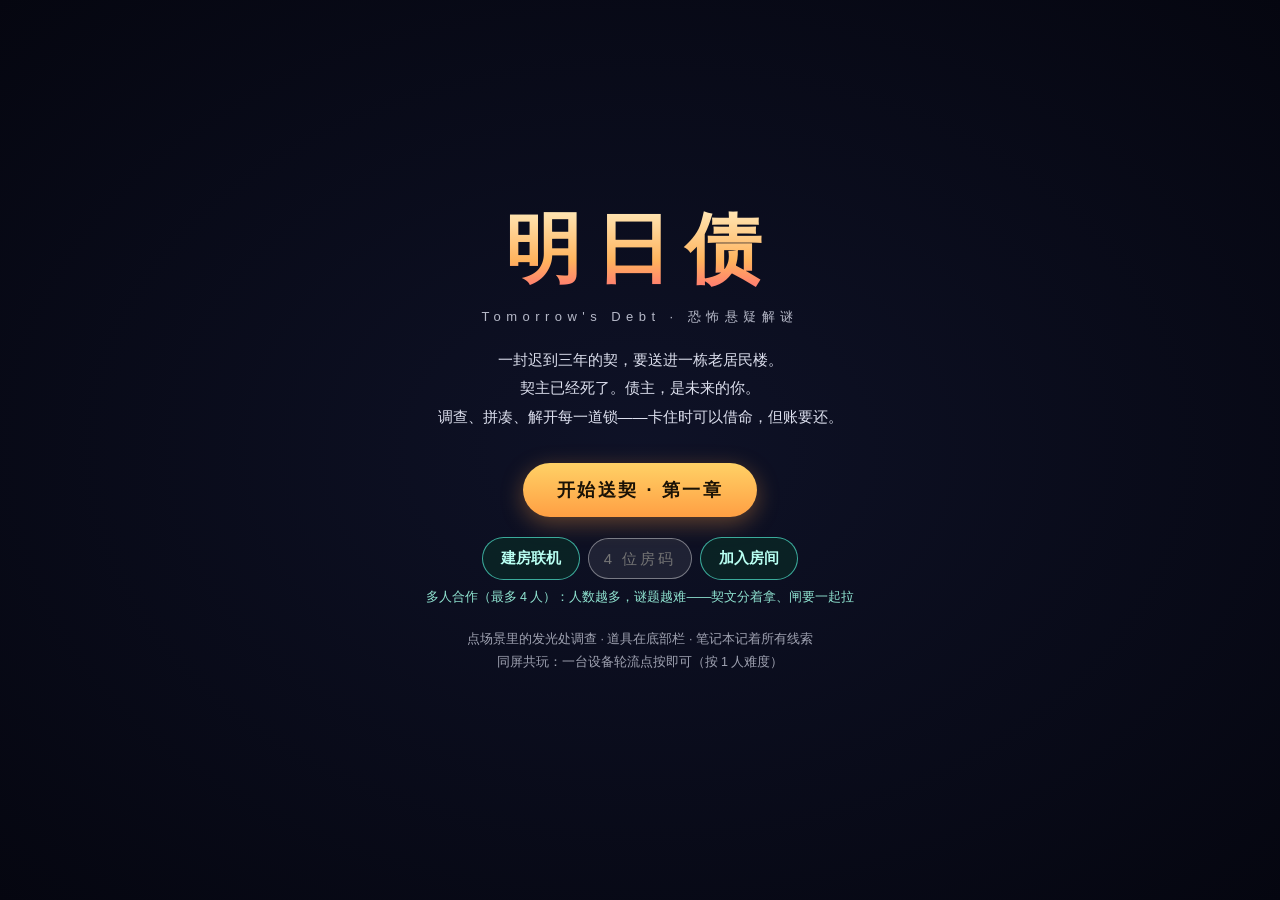
==== commit 75a96d73: "v0.4.0 解契: puzzle-game transformation — chapter 1 point-and-click horror-mystery, LORE.md world bibl" ====
--- a/tomorrow-debt-offline.html
+++ b/tomorrow-debt-offline.html
@@ -76,81 +76,166 @@
   .skill-btn { height: 58px; }
 }
 
+/* ================= v0.4 解谜版 UI ================= */
+#app2 { position: fixed; inset: 0; display: flex; flex-direction: column; background: #07080f; }
+#topbar { display: flex; justify-content: space-between; align-items: center; padding: calc(8px + env(safe-area-inset-top)) 12px 8px; gap: 8px; z-index: 6; }
+#chap-label { font-size: 15px; font-weight: 800; letter-spacing: .12em; }
+.top-right { display: flex; gap: 7px; align-items: center; }
+#debt-chip, #crew-chip { background: rgba(255,255,255,.07); border: 1px solid rgba(255,255,255,.22); border-radius: 999px; padding: 7px 11px; font-size: 12.5px; }
+#debt-chip b { color: #ff8fa3; font-size: 15px; }
+.mini-btn.wide { width: auto; padding: 0 13px; border-radius: 999px; font-size: 13px; font-weight: 700; }
+#stage { position: relative; flex: 1; min-height: 0; margin: 0 auto; width: min(100%, calc((100vh - 210px) * 1.45)); max-width: 980px; }
+@media (max-aspect-ratio: 1/1) { #stage { width: 100%; } }
+#scene { position: absolute; inset: 0; }
+#scene svg { width: 100%; height: 100%; display: block; }
+#hotspots { position: absolute; inset: 0; }
+.hs { position: absolute; border: 1.5px dashed rgba(255,215,110,0); border-radius: 10px; background: rgba(255,215,110,0); cursor: pointer; padding: 0; }
+.hs::after { content: ''; position: absolute; right: 6px; top: 6px; width: 9px; height: 9px; border-radius: 50%; background: rgba(255,215,110,.85); box-shadow: 0 0 9px 2px rgba(255,215,110,.5); animation: pulse 1.6s infinite alternate; }
+.hs:active, .hs:hover { border-color: rgba(255,215,110,.75); background: rgba(255,215,110,.10); }
+.hs .hs-tag { position: absolute; left: 50%; bottom: -22px; transform: translateX(-50%); white-space: nowrap; font-size: 11.5px; color: #ffe9a8; background: rgba(5,6,14,.85); padding: 2.5px 9px; border-radius: 999px; opacity: 0; pointer-events: none; }
+.hs:active .hs-tag, .hs:hover .hs-tag { opacity: 1; }
+#navback { position: absolute; left: 12px; bottom: 12px; z-index: 8; padding: 11px 18px; border-radius: 999px; border: 1.5px solid rgba(255,255,255,.4); background: rgba(10,12,24,.88); color: #eef1ff; font-size: 14px; font-weight: 700; cursor: pointer; }
+#navback:active { transform: scale(.95); }
+#toast { position: absolute; top: 14px; left: 50%; transform: translateX(-50%); background: rgba(20,8,12,.88); border: 1px solid rgba(255,143,163,.65); color: #ffd9de; padding: 8px 18px; border-radius: 999px; font-size: 13.5px; z-index: 7; max-width: 92%; text-align: center; }
+#dialog { margin: 8px auto 0; width: min(96%, 980px); min-height: 96px; background: rgba(13,15,30,.96); border: 1px solid rgba(255,255,255,.25); border-radius: 14px; padding: 12px 16px 10px; position: relative; cursor: pointer; z-index: 6; }
+#dlg-name { font-size: 12px; color: #ffd76e; font-weight: 800; letter-spacing: .15em; margin-bottom: 4px; }
+#dlg-text { font-size: 15.5px; line-height: 1.75; white-space: pre-line; }
+#dlg-next { position: absolute; right: 12px; bottom: 6px; font-size: 11px; opacity: .7; animation: pulse 0.8s infinite alternate; }
+#dlg-choices { display: flex; gap: 8px; flex-wrap: wrap; margin-top: 8px; }
+.dlg-choice { padding: 10px 16px; border-radius: 999px; border: 1.5px solid rgba(255,209,102,.7); background: rgba(50,36,8,.85); color: #ffe9b0; font-size: 14px; font-weight: 700; cursor: pointer; }
+.dlg-choice:active { transform: scale(.96); }
+.dlg-choice.borrow { border-color: rgba(255,110,130,.8); background: rgba(60,12,22,.85); color: #ffc2cc; }
+#invbar { width: min(96%, 980px); margin: 8px auto calc(10px + env(safe-area-inset-bottom)); z-index: 6; }
+#inv-items { display: flex; gap: 8px; flex-wrap: wrap; min-height: 46px; }
+.inv-item { min-width: 64px; padding: 9px 10px; border-radius: 12px; border: 1.5px solid rgba(255,255,255,.3); background: rgba(23,26,50,.95); color: #eef1ff; font-size: 13px; font-weight: 700; cursor: pointer; text-align: center; }
+.inv-item small { display: block; font-size: 10px; font-weight: 400; opacity: .65; margin-top: 2px; }
+.inv-item.sel { border-color: #ffd166; background: rgba(80,58,10,.9); box-shadow: 0 0 0 2px rgba(255,209,102,.35); }
+.inv-item:active { transform: scale(.95); }
+#inv-hint { font-size: 11px; opacity: .55; margin-top: 5px; }
+.overlay2 { position: fixed; inset: 0; background: rgba(3,4,10,.82); display: flex; align-items: center; justify-content: center; z-index: 20; padding: 16px; }
+.sheet { width: min(94vw, 560px); max-height: 88vh; overflow-y: auto; background: #12142a; border: 1px solid rgba(255,255,255,.28); border-radius: 18px; padding: 20px; text-align: left; }
+.sheet.narrow { width: min(94vw, 380px); text-align: center; }
+.sheet h3 { font-size: 18px; letter-spacing: .1em; margin-bottom: 12px; text-align: center; }
+.sheet-note { font-size: 13px; line-height: 1.7; opacity: .8; text-align: center; margin-bottom: 10px; }
+#note-body { font-size: 14px; line-height: 1.85; white-space: pre-line; }
+#note-body .nb-sec { color: #ffd76e; font-weight: 800; }
+#kp-display { font-size: 30px; letter-spacing: .5em; text-align: center; background: rgba(0,0,0,.45); border: 1px solid rgba(255,255,255,.25); border-radius: 10px; padding: 10px 0 10px .5em; margin-bottom: 12px; font-family: ui-monospace, monospace; }
+#kp-grid { display: grid; grid-template-columns: repeat(3, 1fr); gap: 8px; margin-bottom: 12px; }
+.kp-key { padding: 15px 0; font-size: 19px; font-weight: 800; border-radius: 12px; border: 1.5px solid rgba(255,255,255,.3); background: rgba(255,255,255,.06); color: #fff; cursor: pointer; }
+.kp-key:active { transform: scale(.94); background: rgba(255,209,102,.25); }
+#clock-face { font-size: 44px; text-align: center; font-family: ui-monospace, monospace; letter-spacing: .12em; margin: 6px 0 14px; color: #ffe9a8; }
+.clock-btns { display: grid; grid-template-columns: repeat(4, 1fr); gap: 7px; margin-bottom: 12px; }
+.clock-btns button { padding: 12px 0; font-size: 14px; font-weight: 700; border-radius: 10px; border: 1.5px solid rgba(255,255,255,.3); background: rgba(255,255,255,.06); color: #fff; cursor: pointer; }
+.clock-btns button:active { transform: scale(.94); }
+#seal-canvas { width: 100%; height: auto; background: radial-gradient(ellipse at center, #241722, #0d0710); border: 1px solid rgba(255,143,163,.4); border-radius: 12px; touch-action: none; }
+#seal-timer { text-align: center; font-size: 14px; color: #ff8fa3; margin: 8px 0; min-height: 20px; }
+.sheet .big-btn { width: 100%; margin-top: 8px; }
+
 </style>
 </head>
 <body>
-<div id="app">
-  <canvas id="game"></canvas>
-
-  <!-- HUD -->
-  <div id="hud" class="hidden">
-    <div class="hud-left">
-      <div id="hpwrap"><div id="hpfill"></div><span id="hptext"></span></div>
-      <div id="p2wrap" class="hidden"><div id="p2fill"></div><span id="p2text"></span></div>
-      <div id="scene-label"></div>
-      <div id="wave-label"></div>
+<div id="app2">
+  <!-- 顶栏 -->
+  <div id="topbar" class="hidden">
+    <div id="chap-label">第一章 · 老居民楼</div>
+    <div class="top-right">
+      <span id="debt-chip" title="命债">命债 <b id="debt-n">0</b></span>
+      <span id="crew-chip" title="同行人数">1 人</span>
+      <button id="btn-note" class="mini-btn wide">笔记本</button>
+      <button id="btn-hint" class="mini-btn wide">提示</button>
+      <button id="btn-mute2" class="mini-btn">♪</button>
     </div>
-    <div class="hud-right">
-      <div id="debt-label" title="未偿命债">命债 <b id="debt-count">0</b></div>
-      <div id="score-label">时尘 <b id="score-count">0</b></div>
-      <button id="btn-mute" class="mini-btn" aria-label="静音">♪</button>
-      <button id="btn-pause" class="mini-btn" aria-label="暂停">Ⅱ</button>
+  </div>
+
+  <!-- 场景舞台 -->
+  <div id="stage" class="hidden">
+    <div id="scene"></div>
+    <div id="hotspots"></div>
+    <button id="navback" class="hidden">← 回楼道</button>
+    <div id="toast" class="hidden"></div>
+  </div>
+
+  <!-- 对话框 -->
+  <div id="dialog" class="hidden">
+    <div id="dlg-name"></div>
+    <div id="dlg-text"></div>
+    <div id="dlg-choices"></div>
+    <div id="dlg-next">▼</div>
+  </div>
+
+  <!-- 道具栏 -->
+  <div id="invbar" class="hidden"><div id="inv-items"></div><div id="inv-hint">点道具选中，再点场景使用；点已选道具看详情</div></div>
+
+  <!-- 笔记本 -->
+  <div id="notebook" class="overlay2 hidden">
+    <div class="sheet">
+      <h3>送契人的笔记本</h3>
+      <div id="note-body"></div>
+      <button class="big-btn" id="btn-note-close">合上</button>
     </div>
-    <div id="debt-alert" class="hidden">它来讨债了</div>
   </div>
 
-  <!-- 技能按钮（大点击区） -->
-  <div id="skills" class="hidden">
-    <button class="skill-btn" data-skill="nova"><span class="sk-name">阴爆</span><span class="sk-key">J · 借命</span><span class="sk-cd"></span></button>
-    <button class="skill-btn" data-skill="blades"><span class="sk-name">纸人</span><span class="sk-key">K · 借命</span><span class="sk-cd"></span></button>
-    <button class="skill-btn" data-skill="chrono"><span class="sk-name">凝时</span><span class="sk-key">L · 借命</span><span class="sk-cd"></span></button>
-    <button id="btn-dash" class="skill-btn dash"><span class="sk-name">冲刺</span><span class="sk-key">空格</span><span class="sk-cd"></span></button>
+  <!-- 密码键盘 -->
+  <div id="keypad" class="overlay2 hidden">
+    <div class="sheet narrow">
+      <h3 id="kp-title">密码锁</h3>
+      <div id="kp-display">____</div>
+      <div id="kp-grid"></div>
+      <button class="big-btn ghost" id="btn-kp-cancel">放下</button>
+    </div>
+  </div>
+
+  <!-- 挂钟 -->
+  <div id="clockui" class="overlay2 hidden">
+    <div class="sheet narrow">
+      <h3>落地挂钟</h3>
+      <div id="clock-face">03:00</div>
+      <div class="clock-btns">
+        <button data-ck="h+">时 +</button><button data-ck="h-">时 −</button>
+        <button data-ck="m+">分 +5</button><button data-ck="m-">分 −5</button>
+      </div>
+      <p class="sheet-note">调好后点「上弦」——钟只认一个时刻。</p>
+      <button class="big-btn" id="btn-clock-set">上弦</button>
+      <button class="big-btn ghost" id="btn-clock-cancel">先放下</button>
+    </div>
+  </div>
+
+  <!-- 封门仪式 -->
+  <div id="sealui" class="overlay2 hidden">
+    <div class="sheet">
+      <h3>封门 · 画符</h3>
+      <p class="sheet-note" id="seal-note">用手指或鼠标，在门上画一个闭合的圈，圈住中央的契纹。影子在靠近。</p>
+      <canvas id="seal-canvas" width="520" height="360"></canvas>
+      <div id="seal-timer"></div>
+      <button class="big-btn ghost" id="btn-seal-borrow">借命稳印（+1 命债，时间与判定放宽）</button>
+      <button class="big-btn ghost" id="btn-seal-giveup">退后一步</button>
+    </div>
   </div>
 
   <!-- 主菜单 -->
   <div id="menu" class="overlay">
     <h1>明日债</h1>
-    <p class="subtitle">Tomorrow's Debt</p>
-    <p class="intro">你要把一封契，送给死去的未来的自己。<br>你没有武器，只有一支朱砂笔——绕着邪祟走满一圈，印合上，才封得住。<br>借命的咒随借随用，但借过的每一咒，讨债影都会拿来对付你。</p>
-    <button id="btn-start" class="big-btn">开始送契</button>
-    <button id="btn-endless" class="big-btn ghost hidden">无尽模式</button>
+    <p class="subtitle">Tomorrow's Debt · 恐怖悬疑解谜</p>
+    <p class="intro">一封迟到三年的契，要送进一栋老居民楼。<br>契主已经死了。债主，是未来的你。<br>调查、拼凑、解开每一道锁——卡住时可以借命，但账要还。</p>
+    <button id="btn-start" class="big-btn">开始送契 · 第一章</button>
     <div id="online-box">
       <div class="online-row">
         <button id="btn-host" class="mini-wide">建房联机</button>
         <input id="room-input" maxlength="4" placeholder="4 位房码" autocomplete="off">
         <button id="btn-join" class="mini-wide">加入房间</button>
       </div>
-      <p id="net-status">双人合作：建房把房码给同伴，或输入同伴的房码加入</p>
+      <p id="net-status">多人合作（最多 4 人）：人数越多，谜题越难——契文分着拿、闸要一起拉</p>
     </div>
-    <p class="howto">电脑：WASD 移动绕圈 · 空格冲刺 · J/K/L 借咒<br>同屏双人：开始后按 Enter 加入，P2 用方向键移动、小键盘 1/2/3 借咒、右 Shift 冲刺<br>手机：左半屏摇杆绕圈 · 右侧大按钮</p>
+    <p class="howto">点场景里的发光处调查 · 道具在底部栏 · 笔记本记着所有线索<br>同屏共玩：一台设备轮流点按即可（按 1 人难度）</p>
     <p id="best-line" class="best"></p>
   </div>
 
-  <!-- 章节卡 -->
-  <div id="chapter" class="overlay hidden">
-    <h2 id="chapter-title"></h2>
-    <p id="chapter-text"></p>
-    <button id="btn-chapter" class="big-btn">进入</button>
-  </div>
-
-  <!-- 升级三选一 -->
-  <div id="upgrade" class="overlay hidden">
-    <h2>时尘凝形 · 三选一</h2>
-    <div id="upgrade-cards"></div>
-  </div>
-
-  <!-- 结算 -->
+  <!-- 章节结算 -->
   <div id="end" class="overlay hidden">
     <h2 id="end-title"></h2>
     <p id="end-stats"></p>
-    <button id="btn-retry" class="big-btn">再来一局</button>
+    <button id="btn-again" class="big-btn">再送一程</button>
     <button id="btn-tomenu" class="big-btn ghost">回主菜单</button>
-  </div>
-
-  <div id="pause" class="overlay hidden">
-    <h2>已暂停</h2>
-    <button id="btn-resume" class="big-btn">继续</button>
-    <button id="btn-quit" class="big-btn ghost">放弃本局</button>
   </div>
 </div>
 <script>
@@ -166,21 +251,25 @@
 </script>
 <script>
 'use strict';
-/* 联机传输层：PeerJS（WebRTC 点对点）+ 免费公共信令。
-   房主权威：房主跑全部游戏逻辑，客人只发输入、收状态快照渲染。
-   库文件 peerjs.min.js 与游戏同源托管，不依赖第三方 CDN。 */
+/* 联机层 v2（v0.4 解谜版）：房主权威 + 状态同步，最多 4 人（房主 + 3 位客人）。
+   房主持有全部游戏状态，客人发送「动作意图」，房主校验执行后广播全量状态。
+   传输：PeerJS（WebRTC 点对点）+ 免费公共信令；库文件同源托管。 */
 window.TDNet = {
-  role: 'solo',           // solo | host | guest
-  peer: null, conn: null, code: null,
-  guestInput: { mx: 0, my: 0 },
-  guestBorrow: [],
-  guestDash: false,
-  onMsg: null,            // game.js 注册：收到对方消息
-  onStatus: null,         // game.js 注册：状态文案回调
-  onPeerJoin: null,       // 房主：客人连入
-  onPeerLeave: null,      // 任一端：连接断开
+  role: 'solo', peer: null, code: null, myId: 0,
+  conns: {},            // 房主：guestId -> conn
+  hostConn: null,       // 客人：到房主的连接
+  knownCount: 1,        // 客人端已知的总人数
+  onMsg: null,          // 客人：收到房主消息
+  onGuestMsg: null,     // 房主：收到某客人消息 (data, guestId)
+  onRoster: null,       // 人数变化回调 (count)
+  onStatus: null,
 
   _status: function (s) { if (this.onStatus) this.onStatus(s); },
+  playerCount: function () {
+    if (this.role === 'host') return 1 + Object.keys(this.conns).length;
+    if (this.role === 'guest') return this.knownCount;
+    return 1;
+  },
 
   makeCode: function () {
     const abc = 'ABCDEFGHJKMNPQRSTUVWXYZ23456789';
@@ -190,43 +279,57 @@
   },
 
   host: function () {
-    if (typeof Peer === 'undefined') { this._status('联机组件未加载，只能同屏双人'); return; }
+    if (typeof Peer === 'undefined') { this._status('联机组件未加载，只能单人或同屏'); return; }
     this.close();
-    this.role = 'host';
+    this.role = 'host'; this.myId = 0;
     this.code = this.makeCode();
     const self = this;
-    this.peer = new Peer('td3-' + this.code);
-    this.peer.on('open', function () {
-      self._status('房间已建 · 把房码告诉同行者： ' + self.code);
-    });
+    this.peer = new Peer('td4-' + this.code);
+    this.peer.on('open', function () { self._status('房间已建 · 房码告诉同行者： ' + self.code + '（最多 4 人）'); });
     this.peer.on('connection', function (conn) {
-      if (self.conn && self.conn.open) { conn.close(); return; } // 只收一位同行者
-      self.conn = conn;
-      self._bindConn();
       conn.on('open', function () {
-        self._status('同行者已连入 · 房码 ' + self.code);
-        if (self.onPeerJoin) self.onPeerJoin();
+        const ids = Object.keys(self.conns).map(Number);
+        if (ids.length >= 3) { try { conn.send({ t: 'full' }); } catch (e) {} setTimeout(() => conn.close(), 300); return; }
+        let id = 1; while (ids.includes(id)) id++;
+        self.conns[id] = conn;
+        conn._gid = id;
+        conn.send({ t: 'welcome', id, count: self.playerCount() });
+        self.broadcast({ t: 'roster', count: self.playerCount() });
+        self._status('同行者 ' + id + ' 号连入 · 现在 ' + self.playerCount() + ' 人');
+        if (self.onRoster) self.onRoster(self.playerCount());
+        conn.on('data', function (d) { if (self.onGuestMsg) self.onGuestMsg(d, id); });
+        conn.on('close', function () {
+          delete self.conns[id];
+          self.broadcast({ t: 'roster', count: self.playerCount() });
+          self._status('同行者 ' + id + ' 号离开 · 现在 ' + self.playerCount() + ' 人');
+          if (self.onRoster) self.onRoster(self.playerCount());
+        });
       });
     });
     this.peer.on('error', function (err) {
-      if (err.type === 'unavailable-id') { self.host(); return; } // 房码撞了，换一个
-      self._status('联机出错：' + err.type + '（可改用同屏双人）');
+      if (err.type === 'unavailable-id') { self.host(); return; }
+      self._status('联机出错：' + err.type + '（可改用单人）');
     });
   },
 
   join: function (code) {
-    if (typeof Peer === 'undefined') { this._status('联机组件未加载，只能同屏双人'); return; }
+    if (typeof Peer === 'undefined') { this._status('联机组件未加载，只能单人或同屏'); return; }
     code = (code || '').trim().toUpperCase();
     if (code.length !== 4) { this._status('房码是 4 位字符'); return; }
     this.close();
-    this.role = 'guest';
-    this.code = code;
+    this.role = 'guest'; this.code = code;
     const self = this;
     this.peer = new Peer();
     this.peer.on('open', function () {
-      self.conn = self.peer.connect('td3-' + code, { reliable: true });
-      self._bindConn();
-      self.conn.on('open', function () { self._status('已连入房间 ' + code + ' · 等待房主开始'); });
+      self.hostConn = self.peer.connect('td4-' + code, { reliable: true });
+      self.hostConn.on('open', function () { self._status('已连上房间 ' + code + ' · 等待房主同步'); });
+      self.hostConn.on('data', function (d) {
+        if (d.t === 'welcome') { self.myId = d.id; self.knownCount = d.count; self._status('你是 ' + d.id + ' 号同行者 · 共 ' + d.count + ' 人'); }
+        else if (d.t === 'roster') { self.knownCount = d.count; if (self.onRoster) self.onRoster(d.count); }
+        else if (d.t === 'full') { self._status('房间满了（最多 4 人）'); }
+        if (self.onMsg) self.onMsg(d);
+      });
+      self.hostConn.on('close', function () { self._status('与房主的连接断开了'); });
     });
     this.peer.on('error', function (err) {
       if (err.type === 'peer-unavailable') self._status('找不到这个房间，核对房码或等房主先建房');
@@ -234,1403 +337,1041 @@
     });
   },
 
-  _bindConn: function () {
-    const self = this;
-    this.conn.on('data', function (d) { if (self.onMsg) self.onMsg(d); });
-    this.conn.on('close', function () {
-      self._status('连接已断开');
-      if (self.onPeerLeave) self.onPeerLeave();
-    });
+  broadcast: function (obj) {
+    for (const id in this.conns) {
+      const c = this.conns[id];
+      if (c.open) { try { c.send(obj); } catch (e) {} }
+    }
   },
-
   send: function (obj) {
-    if (this.conn && this.conn.open) { try { this.conn.send(obj); } catch (e) { /* 断连静默 */ } }
+    if (this.hostConn && this.hostConn.open) { try { this.hostConn.send(obj); } catch (e) {} }
   },
 
   close: function () {
-    try { if (this.conn) this.conn.close(); } catch (e) {}
+    for (const id in this.conns) { try { this.conns[id].close(); } catch (e) {} }
+    try { if (this.hostConn) this.hostConn.close(); } catch (e) {}
     try { if (this.peer) this.peer.destroy(); } catch (e) {}
-    this.conn = null; this.peer = null; this.role = 'solo';
-    this.guestInput = { mx: 0, my: 0 }; this.guestBorrow = []; this.guestDash = false;
+    this.conns = {}; this.hostConn = null; this.peer = null;
+    this.role = 'solo'; this.myId = 0; this.knownCount = 1;
   }
 };
 
 </script>
 <script>
 'use strict';
-/* 《明日债 · Tomorrow's Debt》 v0.3.0「同行」
-   v0.3 新增（按玩家要求）：可联机 + 有解谜。
-   联机：双人合作三种进入方式——单人 / 同屏双人（Enter 加入，随时离线可玩）/
-        在线双人（PeerJS WebRTC 房间码，房主权威：房主跑逻辑，客人发输入收快照）。
-   解谜：每幕一个，嵌在波次之间——
-        一幕「踏符阵」记序踏符；二幕「双生祟」必须同一道印同时封住双生；
-        三幕「契文三问」站圈答题，答错会给最终 Boss 上强度。
-   合作机制：各自拖朱砂/青砂轨迹绕圈封印；队友倒地后，绕着他合印可救回。
-   核心战斗与借债/讨债影沿用 v0.2。 */
-
-const canvas = document.getElementById('game');
-const ctx = canvas.getContext('2d');
-let W = 0, H = 0, DPR = 1;
-
-function resize() {
-  DPR = Math.min(window.devicePixelRatio || 1, 2);
-  W = window.innerWidth; H = window.innerHeight;
-  canvas.width = Math.floor(W * DPR); canvas.height = Math.floor(H * DPR);
-  ctx.setTransform(DPR, 0, 0, DPR, 0, 0);
-}
-window.addEventListener('resize', resize); resize();
-
-/* ---------------- 工具 ---------------- */
-const rand = (a, b) => a + Math.random() * (b - a);
-const dist2 = (a, b) => { const dx = a.x - b.x, dy = a.y - b.y; return dx * dx + dy * dy; };
+/* 《明日债 · Tomorrow's Debt》 v0.4.0「解契」
+题材级转型：恐怖悬疑点击探索解谜。第一章《老居民楼》完整可通关。
+世界观见 LORE.md（时契行三条铁律）。多人合作：房主权威状态同步（最多 4 人），
+难度随人数上升：契文分持、分闸同拉、点烛记序变长。封印保留为封门画符仪式。 */
+
+/* ---------------- 工具与音效 ---------------- */
+const $ = id => document.getElementById(id);
 const clamp = (v, a, b) => Math.max(a, Math.min(b, v));
-function pointInPoly(px, py, poly) {
-  let inside = false;
-  for (let i = 0, j = poly.length - 1; i < poly.length; j = i++) {
-    const xi = poly[i].x, yi = poly[i].y, xj = poly[j].x, yj = poly[j].y;
-    if (((yi > py) !== (yj > py)) && (px < (xj - xi) * (py - yi) / (yj - yi) + xi)) inside = !inside;
-  }
-  return inside;
-}
-function polyArea(poly) {
-  let a = 0;
-  for (let i = 0, j = poly.length - 1; i < poly.length; j = i++) a += (poly[j].x + poly[i].x) * (poly[j].y - poly[i].y);
-  return Math.abs(a / 2);
-}
-function centroid(poly) {
-  let x = 0, y = 0;
-  poly.forEach(p => { x += p.x; y += p.y; });
-  return { x: x / poly.length, y: y / poly.length };
-}
-
-/* ---------------- 音效 ---------------- */
 let muted = false, audioCtx = null;
 function beep(freq, dur, type, vol) {
-  if (muted) return;
-  try {
-    if (!audioCtx) audioCtx = new (window.AudioContext || window.webkitAudioContext)();
-    const o = audioCtx.createOscillator(), g = audioCtx.createGain();
-    o.type = type || 'sine'; o.frequency.value = freq;
-    g.gain.value = vol || 0.04;
-    g.gain.exponentialRampToValueAtTime(0.0001, audioCtx.currentTime + dur);
-    o.connect(g); g.connect(audioCtx.destination);
-    o.start(); o.stop(audioCtx.currentTime + dur);
-  } catch (e) { /* 静默 */ }
-}
-
-/* ---------------- 三幕 ---------------- */
-const SCENES = [
-  {
-    name: '第一幕 · 雨夜凶宅', theme: 'house',
-    top: '#0a0d1c', bottom: '#020308', accent: '#9fb7ff', enemy: '#e6e1d5',
-    story: '老宅的门，自己开了。\n契主坐在堂屋正中——他已经过世三年了。\n行里规矩：活人不接死人的契。\n可《明日契》最后一页写着：债主，是未来的你。\n你没有武器，只有一支朱砂笔。绕着它们走满一圈，印合上，才封得住。',
-    waves: [
-      { chaser: 6, dart: 0, tank: 0, lurker: 0 },
-      { chaser: 8, dart: 3, tank: 0, lurker: 0 },
-      { chaser: 8, dart: 4, tank: 1, lurker: 1 }
-    ]
-  },
-  {
-    name: '第二幕 · 停尸走廊', theme: 'ward',
-    top: '#0a120e', bottom: '#010403', accent: '#8fe3b0', enemy: '#cfe6cf',
-    story: '送契的路穿过废弃医院的停尸走廊，灯一盏盏灭下去。\n尽头的停尸牌上挂着明天的日期，名字是你的。\n你开始分不清——是你在把契送向死人，\n还是它在把你，一步一步送过去。',
-    waves: [
-      { chaser: 7, dart: 4, tank: 1, lurker: 2 },
-      { chaser: 9, dart: 5, tank: 2, lurker: 2 },
-      { chaser: 10, dart: 6, tank: 2, lurker: 3 }
-    ]
-  },
-  {
-    name: '第三幕 · 血月祭坛', theme: 'altar',
-    top: '#1d0509', bottom: '#040102', accent: '#ff6a5e', enemy: '#ffb3a7',
-    story: '血月升到祭坛正上方，收契的人坐在坛心。\n他抬起头——是死去多年后，你自己的脸。\n「契，我收。」他说，\n「借我的命，一笔一笔，绕着我走回来还。」',
-    waves: [
-      { chaser: 10, dart: 6, tank: 2, lurker: 3 },
-      { chaser: 12, dart: 8, tank: 3, lurker: 4 },
-      { boss: true }
-    ]
+if (muted) return;
+try {
+if (!audioCtx) audioCtx = new (window.AudioContext || window.webkitAudioContext)();
+const o = audioCtx.createOscillator(), g = audioCtx.createGain();
+o.type = type || 'sine'; o.frequency.value = freq;
+g.gain.value = vol || 0.035;
+g.gain.exponentialRampToValueAtTime(0.0001, audioCtx.currentTime + dur);
+o.connect(g); g.connect(audioCtx.destination);
+o.start(); o.stop(audioCtx.currentTime + dur);
+} catch (e) {}
+}
+function buzz() { beep(110, 0.18, 'sawtooth', 0.05);}
+function chime(n) { beep(520 + (n || 0) * 70, 0.12, 'sine', 0.045);}
+
+/* ---------------- 道具 ---------------- */
+const ITEMS = {
+postcard: { name: '旧明信片', desc: '照片里是这栋楼刚交付时的样子。背面钢笔字：「1998.6.12，搬进新家，307。从此落地生根。」'},
+bill: { name: '电费催缴单', desc: '户号 307，户名周守义。欠费栏空着——三年了，没人再用电，表却还在走。'},
+battery: { name: '电池', desc: '两节五号电池，还有电。'},
+smallkey: { name: '小钥匙', desc: '黄铜小钥匙，匙柄刻着一个「床」字。'},
+page1: { name: '契文 · 上半页', page: true, text: '\n立契人：周守义。今向时契行借取阳寿三年，\n自二〇一九年七月十九日起，至二〇二二年七月十九日止。\n所借之命，非行里之命，乃立契人未来之命。\n到期之日，由送契人亲手送达此契，账目两清。'},
+page2: { name: '契文 · 下半页', page: true, text: '\n若契逾期未达，未来之契主自会登门对账，\n其形貌、手段，皆如契主本人。\n立契人按印：周守义。见证：送契人 陆——（后一个字被水渍洇开了）'},
+contract: { name: '完整的《明日契》', desc: '两半页契文已经合上。纸是凉的，像刚从很远的地方回来。'},
+medical: { name: '病历本', desc: '县医院。入院日期：2019 年 7 月 19 日。床号：3 床。诊断一栏被折角盖住了，只露出一行小字：「患者要求出院，说，要回家等一个人。」'},
+letter: { name: '绝笔信', desc: '「守义绝笔：借这三年，我看着孙女落地，看着儿子成家，够本了。送契的小师傅若你看到这封信，替我谢谢你师父——那晚雨大，他没走到，不怪他。契放我遗像前就行，剩下的账，让未来的我自己来收。」'},
+ticket: { name: '长途车票', desc: '城郊汽车站 → 本市，明早 06:40 发车，座位 12。还没到日子——这张票，是给明天准备的。'}
+};
+
+/* ---------------- 世界状态（房主持有，广播同步） ---------------- */
+let G = null;
+let myView = 'black'; // 本地当前视图（各端独立导航）
+let mySel = null; // 本地选中的道具
+let dlgQueue = [], dlgChoices = null, dlgOnDone = null;
+let pendingLines = []; // act 执行期间收集的台词，执行后分发
+let candle = null; // {seq:[], input:[], phase:'show'|'input', idx}
+let kpCtx = null, clockVal = { h: 3, m: 0}, sealCtx = null;
+
+function newGame(playerCount) {
+return {
+started: true, ended: false, t0: Date.now(), time: 0,
+players: playerCount, flags: {}, inv: [], debt: 0,
+borrows: {}, solved: {}, pages: {}, switches: {}, hintUsed: {},
+candleSeqLen: 3 + playerCount
+};
+}
+function F(k) { return!!(G && G.flags[k]);}
+function setF(k, v) { G.flags[k] = v === undefined? true: v;}
+function has(item) { return G.inv.includes(item);}
+function give(item) { if (!has(item)) G.inv.push(item);}
+function myId() { return window.TDNet? TDNet.myId: 0;}
+function isHostSide() { return!window.TDNet || TDNet.role!== 'guest';}
+
+/* ---------------- 台词 ---------------- */
+function say(who, text) { pendingLines.push({ who, text});}
+function flushSay(actorId) {
+const lines = pendingLines; pendingLines = [];
+if (!lines.length) return;
+if (isHostSide()) {
+showLines(lines);
+if (window.TDNet && TDNet.role === 'host') TDNet.broadcast({ t: 'lines', lines});
+}
+}
+function showLines(lines) {
+dlgQueue = dlgQueue.concat(lines);
+pumpDialog();
+}
+function pumpDialog() {
+const box = $('dialog');
+if (!dlgQueue.length) { show(box, false); dlgOnDone && (dlgOnDone(), dlgOnDone = null); return;}
+show(box, true);
+const cur = dlgQueue[0];
+$('dlg-name').textContent = cur.who || '';
+$('dlg-text').textContent = cur.text;
+$('dlg-next').style.visibility = dlgChoices? 'hidden': 'visible';
+renderChoices();
+}
+function renderChoices() {
+const box = $('dlg-choices'); box.innerHTML = '';
+if (!dlgChoices || !dlgChoices.list) return;
+dlgChoices.list.forEach(c => {
+const b = document.createElement('button');
+b.className = 'dlg-choice' + (c.borrow? ' borrow': '');
+b.textContent = c.label;
+b.onclick = e => { e.stopPropagation(); handleChoice(c); };
+box.appendChild(b);
+});
+}
+$('dialog').addEventListener('click', () => {
+if (dlgChoices) return;
+dlgQueue.shift();
+beep(660, 0.03, 'sine', 0.015);
+pumpDialog();
+});
+
+/* ---------------- 提示 ---------------- */
+const STAGES = [
+{ id: 'door', hint: '先看看楼道里的信箱。死人的信箱，往往还塞着活人的线索。', strong: '明信片背面写着搬家的日子：1998 年 6 月 12 日。门锁密码就是 0612。'},
+{ id: 'power', hint: '屋里跳了闸。电闸不止一处——楼道电表箱、厨房墙、卫浴墙，人数越多，要同时合上的越多。', strong: '把所有分闸都合上（多人时要在 4.5 秒内先后合上，让同伴分头去拉）。'},
+{ id: 'tv', hint: '电视没声，先找遥控器；遥控器没电，先翻供桌下面的抽屉。', strong: '供桌抽屉里有电池和小钥匙。电池装上后看录像，记住他说的那个时辰：3 点 15 分。'},
+{ id: 'clock', hint: '录像里那句话不是怀旧。钟，认一个时刻。', strong: '把挂钟调到 03:15，再上弦。钟座的暗格会开。'},
+{ id: 'drawer',hint: '卧室床头柜的抽屉锁着。你身上应该有一把对得上的小钥匙。', strong: '小钥匙开床头柜抽屉，里面是病历本——入院日期 7 月 19 日，就是保险箱密码 0719。'},
+{ id: 'safe', hint: '保险箱的密码，是他这辈子最忘不掉的那一天。病历本里写着。', strong: '保险箱密码 0719（入院日期）。里面是契文的下半页。'},
+{ id: 'contract', hint: '两半页契文都到手了，把它们合上，再放到他遗像前。', strong: '点道具栏里的半页契文合上契，再点供桌遗像，把完整的契放上去。'},
+{ id: 'candles', hint: '点烛是行里的规矩：看着烛火亮起的顺序，再按同样的顺序点一遍。人数越多，顺序越长。', strong: '顺序只演一遍。可以重看：再点一次遗像，会重新演。记不住，就分工——一人记一半。'},
+{ id: 'ritual', hint: '影子不怕你，它只认印。画一个闭合的圈，把门中央的契纹整个圈进去。', strong: '圈要闭合、要够大、要圈住契纹。画之前先借命稳印也行——但那是你的命。'}
+];
+function currentStage() {
+if (!G ||!G.started) return null;
+if (G.ended) return null;
+if (!F('doorOpen')) return 'door';
+if (!F('power') &&!F('borrowPower')) return 'power';
+if (!F('videoSeen')) return 'tv';
+if (!F('clockSolved')) return 'clock';
+if (!F('medicalSeen')) return 'drawer';
+if (!F('safeOpen')) return 'safe';
+if (!F('contractPlaced')) return 'contract';
+if (!F('candlesDone')) return 'candles';
+return 'ritual';
+}
+$('btn-hint').addEventListener('click', () => {
+const st = currentStage(); if (!st) return;
+const def = STAGES.find(s => s.id === st);
+const used = G.hintUsed[st] || 0;
+if (used === 0) {
+G.hintUsed[st] = 1;
+showLines([{ who: '契纹微光', text: def.hint}]);
+syncSoon();
+} else if (used === 1) {
+dlgChoices = { for: myId(), list: [
+{ label: '再想想', local: 'noop' },
+{ label: '借命换强提示（+1 命债）', borrow: true, act: { k: 'borrowHint', stage: st } }
+] };
+showLines([{ who: '契纹微光', text: '微光只够照到这里。再往前，是要付账的。'}]);
+renderChoices();
+} else {
+showLines([{ who: '契纹', text: def.strong}]);
+}
+});
+
+/* ---------------- 笔记本 ---------------- */
+function notebookText() {
+const L = [];
+L.push('时契行三条铁律');
+L.push('一、契向未来借：你借的命，是未来的你在替你过。债主，永远是未来的你自己。');
+L.push('二、契须亲手送达：隔手无效。逾期未达的契，会自己找路。');
+L.push('三、见契纹者，皆欠债人：普通人看不见契纹。');
+L.push('');
+L.push('契主周守义，307 户，退休钳工。三年前向行里借命三年，契逾期未达，人已过世。今夜把契送到，账目两清。');
+if (F('postcardSeen')) L.push('· 明信片：1998.6.12 搬进 307。');
+if (F('videoSeen')) L.push('· 录像里他说：钟停在 3:15，那是他从医院回来的时辰，柜子认这个时辰。');
+if (F('medicalSeen')) L.push('· 病历：2019 年 7 月 19 日入院，3 床。');
+if (F('letterSeen')) L.push('· 绝笔信：他等的人都等到了。师父那晚雨大没走到，他说不怪。');
+L.push('');
+L.push('');
+['page1', 'page2'].forEach(pid => {
+if (!has(pid) &&!(pid === 'page1' && has('contract')) &&!(pid === 'page2' && has('contract'))) { L.push('· ' + (pid === 'page1'? '上半页': '下半页') + '：尚未找到。'); return;}
+const owner = G.pages[pid];
+if (G.players > 1 && owner!== undefined && owner!== myId()) {
+L.push('· ' + (pid === 'page1'? '上半页': '下半页') + '：在 ' + owner + ' 号同行者手里——让他念给你听。');
+} else {
+L.push(ITEMS[pid].text);
+}
+L.push('');
+});
+L.push('已借 ' + G.debt + ' 笔。借得越多，终局的账越重。');
+return L.join('\n');
+}
+$('btn-note').addEventListener('click', () => { $('note-body').textContent = notebookText(); show($('notebook'), true);});
+$('btn-note-close').addEventListener('click', () => show($('notebook'), false));
+
+/* ---------------- 通用 UI ---------------- */
+function show(el, on) { el.classList.toggle('hidden',!on);}
+function toast(txt, ms) {
+const t = $('toast'); t.textContent = txt; show(t, true);
+setTimeout(() => show(t, false), ms || 2100);
+}
+function renderTop() {
+if (!G) return;
+$('debt-n').textContent = G.debt;
+$('crew-chip').textContent = G.players + ' 人' + (G.players > 1? ' · 难度↑': '');
+}
+function renderInv() {
+const box = $('inv-items'); box.innerHTML = '';
+(G? G.inv: []).forEach(id => {
+const b = document.createElement('button');
+b.className = 'inv-item' + (mySel === id? ' sel': '');
+const owner = ITEMS[id].page && G.players > 1? G.pages[id]: undefined;
+b.innerHTML = ITEMS[id].name + (owner!== undefined && owner!== myId()? '<small>在 ' + owner + ' 号手里</small>': '<small>道具</small>');
+b.onclick = () => {
+if (mySel === id) { examine(id); mySel = null;}
+else mySel = id;
+renderInv();
+};
+box.appendChild(b);
+});
+}
+function examine(id) {
+const it = ITEMS[id]; if (!it) return;
+if (it.page) {
+const owner = G.pages[id];
+if (G.players > 1 && owner!== undefined && owner!== myId()) {
+showLines([{ who: '契文', text: '这一页在 ' + owner + ' 号同行者手里。你只能看见纸背的纹路——内容，让他念给你听。'}]);
+return;
+}
+if (id === 'page1') setF('page1Seen');
+if (id === 'page2') setF('page2Seen');
+showLines([{ who: '契文', text: it.text}]);
+if (has('page1') && has('page2') && !has('contract')) doAct({ k: 'combine' });
+else syncSoon();
+return;
+}
+if (id === 'postcard') { setF('postcardSeen'); syncSoon();}
+if (id === 'medical') { setF('medicalSeen'); syncSoon();}
+if (id === 'letter') { setF('letterSeen'); syncSoon();}
+showLines([{ who: it.name, text: it.desc}]);
+}
+function maybeCombine() { /* 已并入房主 actImpl 的 combine 动作（跨端一致） */ }
+
+/* ---------------- 场景美术（写实向矢量场景） ---------------- */
+function corridorSvg() {
+  const doorOpen = F('doorOpen');
+  return `<svg viewBox="0 0 900 620" preserveAspectRatio="xMidYMid slice">
+  <defs><linearGradient id="cw" x1="0" y1="0" x2="0" y2="1"><stop offset="0" stop-color="#2b3242"/><stop offset="1" stop-color="#171b28"/></linearGradient>
+  <linearGradient id="cf" x1="0" y1="0" x2="0" y2="1"><stop offset="0" stop-color="#3a3f4d"/><stop offset="1" stop-color="#101219"/></linearGradient></defs>
+  <rect width="900" height="430" fill="url(#cw)"/><rect y="430" width="900" height="190" fill="url(#cf)"/>
+  <polygon points="0,430 900,430 900,470 0,470" fill="#0c0e14"/>
+  ${[0,1,2,3,4,5].map(i => `<line x1="${60 + i * 150}" y1="470" x2="${30 + i * 150}" y2="620" stroke="#232733" stroke-width="3"/>`).join('')}
+  <rect x="392" y="8" width="116" height="10" rx="4" fill="#11131c"/>
+  <line x1="450" y1="18" x2="450" y2="58" stroke="#0d0f16" stroke-width="4"/>
+  <ellipse cx="450" cy="76" rx="26" ry="17" fill="#ffd98a" opacity="0.9"/><ellipse cx="450" cy="120" rx="120" ry="46" fill="#ffdf9e" opacity="0.10"/>
+  <!-- 左：楼梯口 -->
+  <rect x="18" y="120" width="150" height="310" fill="#1c2130"/><rect x="18" y="120" width="150" height="14" fill="#262c3e"/>
+  ${[0,1,2,3,4].map(i => `<rect x="${26 + i * 4}" y="${330 - i * 42}" width="${140 - i * 8}" height="12" fill="#313849"/>`).join('')}
+  <text x="93" y="105" font-size="17" fill="#8b93a7" text-anchor="middle">3 层</text>
+  <!-- 左下：信箱墙 -->
+  <rect x="30" y="452" width="212" height="118" rx="6" fill="#39404f"/>
+  ${[0,1,2,3,4,5,6,7].map(i => `<rect x="${42 + (i % 4) * 50}" y="${464 + Math.floor(i / 4) * 52}" width="42" height="44" rx="3" fill="#4a5265" stroke="#232833" stroke-width="2"/><circle cx="${63 + (i % 4) * 50}" cy="486" r="3.4" fill="#22262f"/>`).join('')}
+  <text x="136" y="588" font-size="13" fill="#77809480" text-anchor="middle" fill-opacity="0.75">信 箱</text>
+  <!-- 307 门 -->
+  <rect x="520" y="96" width="212" height="352" rx="4" fill="#10131d"/>
+  <rect x="532" y="108" width="188" height="328" rx="3" fill="${doorOpen ? '#06070c' : '#4a3423'}"/>
+  ${doorOpen ? '' : `<rect x="540" y="116" width="172" height="312" fill="none" stroke="#2e1f14" stroke-width="5"/>
+  <rect x="548" y="128" width="14" height="120" fill="#7d1f24"/><text x="555" y="146" font-size="12" fill="#e8d9a0" text-anchor="middle" writing-mode="tb">千门万户</text>
+  <rect x="690" y="128" width="14" height="120" fill="#7d1f24"/><text x="697" y="146" font-size="12" fill="#e8d9a0" text-anchor="middle" writing-mode="tb">曈曈日</text>
+  <rect x="606" y="112" width="42" height="15" fill="#7d1f24"/><text x="627" y="124" font-size="11.5" fill="#e8d9a0" text-anchor="middle">307</text>
+  <circle cx="700" cy="286" r="8" fill="#c9ccd6"/><rect x="672" y="252" width="34" height="46" rx="4" fill="#20242f" stroke="#3c4356" stroke-width="2"/><circle cx="689" cy="268" r="4" fill="#ffd76e"/>`}
+  <!-- 右：电表箱与通知 -->
+  <rect x="768" y="150" width="104" height="150" rx="5" fill="#2f3644" stroke="#454e61" stroke-width="2"/>
+  <rect x="780" y="164" width="80" height="54" rx="3" fill="#171c28"/><circle cx="820" cy="191" r="17" fill="#232b3c" stroke="#4d5871" stroke-width="2"/>
+  <text x="820" y="240" font-size="12.5" fill="#96a0b5" text-anchor="middle">电表箱</text>
+  <text x="820" y="262" font-size="11" fill="#6d7688" text-anchor="middle">307 · 表尾 4407</text>
+  <rect x="772" y="330" width="96" height="86" fill="#d8d3c3" opacity="0.92"/>
+  <text x="820" y="354" font-size="13" fill="#333" text-anchor="middle" font-weight="bold">物业通知</text>
+  <text x="820" y="376" font-size="10.5" fill="#444" text-anchor="middle">本楼 1998 年交付</text>
+  <text x="820" y="394" font-size="10.5" fill="#444" text-anchor="middle">老楼改造 住户配合</text>
+  <rect x="330" y="470" width="240" height="66" rx="6" fill="#20242f" opacity="0.85"/>
+  <text x="450" y="496" font-size="13.5" fill="#7f879c" text-anchor="middle">楼道里有股淡淡的檀香味</text>
+  <text x="450" y="518" font-size="13.5" fill="#7f879c" text-anchor="middle">是从 307 门缝里出来的</text>
+  </svg>`;
+}
+
+function livingSvg() {
+  const dark = !F('power') && !F('borrowPower');
+  const tv = F('tvOn') ? (F('videoSeen') ? 'video' : 'static') : 'off';
+  const agg = F('contractPlaced');
+  const cd = G && G.candle;
+  const litNow = !cd ? -1 : cd.phase === 'show' ? (cd.idx > 0 ? cd.seq[cd.idx - 1] : -1) : (cd.input.length ? cd.input[cd.input.length - 1] : -1);
+  const candleBase = i => {
+    const lit = i === litNow;
+    const ever = F('candlesDone');
+    return `<g>
+      <rect x="${352 + i * 52}" y="238" width="10" height="34" rx="2" fill="#e8e2d2"/>
+      ${(lit || ever) ? `<ellipse cx="${357 + i * 52}" cy="228" rx="5.5" ry="10" fill="#ffb347"/><ellipse cx="${357 + i * 52}" cy="230" rx="2.4" ry="5" fill="#ffe9a8"/>` : `<line x1="${357 + i * 52}" y1="238" x2="${357 + i * 52}" y2="230" stroke="#555" stroke-width="2"/>`}
+    </g>`;
+  };
+  return `<svg viewBox="0 0 900 620" preserveAspectRatio="xMidYMid slice">
+  <defs><linearGradient id="lw" x1="0" y1="0" x2="0" y2="1"><stop offset="0" stop-color="#3d3a35"/><stop offset="1" stop-color="#232019"/></linearGradient>
+  <linearGradient id="lfl" x1="0" y1="0" x2="0" y2="1"><stop offset="0" stop-color="#4c4238"/><stop offset="1" stop-color="#191512"/></linearGradient></defs>
+  <rect width="900" height="440" fill="url(#lw)"/><rect y="440" width="900" height="180" fill="url(#lfl)"/>
+  ${[0,1,2,3,4,5,6].map(i => `<line x1="${i * 150}" y1="440" x2="${i * 150 - 40}" y2="620" stroke="#0f0d0a" stroke-width="3"/>`).join('')}
+  <!-- 窗与对楼 -->
+  <rect x="36" y="70" width="190" height="250" fill="#0a1224" stroke="#191512" stroke-width="10"/>
+  <line x1="131" y1="70" x2="131" y2="320" stroke="#191512" stroke-width="7"/><line x1="36" y1="195" x2="226" y2="195" stroke="#191512" stroke-width="7"/>
+  ${[0,1,2,3,4,5,6,7,8,9,10,11].map(i => `<rect x="${52 + (i % 4) * 42}" y="${92 + Math.floor(i / 4) * 62}" width="17" height="22" fill="${i % 3 ? '#ffd98a' : '#2a3c5f'}" opacity="${i % 3 ? 0.85 : 0.7}"/>`).join('')}
+  <rect x="36" y="320" width="190" height="10" fill="#241f19"/>
+  <!-- 挂历 -->
+  <rect x="268" y="86" width="86" height="110" fill="#ddd6c4"/><rect x="268" y="86" width="86" height="26" fill="#8e2323"/>
+  <text x="311" y="105" font-size="15" fill="#fff" text-anchor="middle">7 月</text>
+  <text x="311" y="152" font-size="30" fill="#2a2a2a" text-anchor="middle" font-weight="bold">19</text>
+  <text x="311" y="180" font-size="11" fill="#666" text-anchor="middle">二〇一九 · 圈着一天</text>
+  <!-- 全家福 -->
+  <rect x="392" y="92" width="104" height="80" fill="#5a4632"/><rect x="400" y="100" width="88" height="64" fill="#c9bda6"/>
+  <circle cx="424" cy="126" r="10" fill="#6b5844"/><circle cx="448" cy="122" r="11" fill="#584a3a"/><circle cx="468" cy="130" r="7" fill="#77644e"/>
+  <text x="444" y="186" font-size="11" fill="#9a8f7a" text-anchor="middle">全家福 · 2018</text>
+  <!-- 电视柜与电视 -->
+  <rect x="560" y="300" width="300" height="96" fill="#2e2620"/><rect x="572" y="312" width="130" height="72" fill="#3a3128"/><rect x="716" y="312" width="130" height="72" fill="#3a3128"/>
+  <rect x="616" y="150" width="216" height="140" rx="8" fill="#101014" stroke="#2c2c33" stroke-width="5"/>
+  ${tv === 'off' ? `<rect x="626" y="160" width="196" height="120" fill="#15181f"/>` : tv === 'static' ? `<rect x="626" y="160" width="196" height="120" fill="#3d434e"/><text x="724" y="228" font-size="15" fill="#cfd6df" text-anchor="middle">雪 花</text>` : `<rect x="626" y="160" width="196" height="120" fill="#1d2a3a"/><rect x="640" y="176" width="60" height="88" fill="#2c4258"/><circle cx="724" cy="200" r="17" fill="#8fa5bb"/><rect x="700" y="222" width="48" height="30" fill="#5d748c"/><text x="724" y="272" font-size="12.5" fill="#ffd76e" text-anchor="middle">2019-07-19 21:47 · 录像</text>`}
+  <rect x="646" y="404" width="56" height="12" rx="3" fill="#191919"/>
+  <!-- 沙发茶几 -->
+  <rect x="60" y="392" width="250" height="86" rx="12" fill="#4b3f33"/><rect x="60" y="360" width="250" height="44" rx="12" fill="#584a3b"/>
+  <rect x="352" y="420" width="170" height="16" rx="4" fill="#33291f"/><rect x="368" y="436" width="12" height="44" fill="#241c15"/><rect x="494" y="436" width="12" height="44" fill="#241c15"/>
+  <ellipse cx="437" cy="414" rx="30" ry="6" fill="#6d5b45"/><rect x="560" y="402" width="34" height="20" rx="3" fill="#7a2d2d"/>
+  <text x="577" y="398" font-size="10.5" fill="#a99f8d" text-anchor="middle">遥控器</text>
+  <!-- 供桌 -->
+  <rect x="308" y="272" width="262" height="14" fill="#3a2b1c"/>
+  <rect x="322" y="286" width="14" height="120" fill="#2c2015"/><rect x="542" y="286" width="14" height="120" fill="#2c2015"/>
+  <rect x="404" y="182" width="72" height="90" fill="#241d16"/><rect x="412" y="190" width="56" height="74" fill="#585046"/>
+  <circle cx="440" cy="216" r="14" fill="#7d7264"/><path d="M422 264 a18 12 0 0 1 36 0 z" fill="#6d6355"/>
+  <text x="440" y="180" font-size="11" fill="#cbbf9f" text-anchor="middle">周守义</text>
+  ${agg ? `<rect x="416" y="252" width="48" height="18" fill="#e6ddc4" stroke="#b8ab84" stroke-width="1.5"/><text x="440" y="265" font-size="9.5" fill="#5a4a2a" text-anchor="middle">明日契</text>` : ''}
+  <rect x="416" y="284" width="48" height="10" rx="4" fill="#5d5348"/>
+  ${[0,1,2,3].map(candleBase).join('')}
+  <rect x="322" y="330" width="236" height="52" fill="#33271a"/><rect x="428" y="352" width="24" height="8" rx="3" fill="#191008"/>
+  <text x="440" y="346" font-size="11" fill="#8d7c63" text-anchor="middle">供桌抽屉</text>
+  <!-- 落地钟 -->
+  <rect x="786" y="120" width="76" height="290" rx="8" fill="#33241a"/>
+  <circle cx="824" cy="172" r="30" fill="#e6ddc4"/><circle cx="824" cy="172" r="3.5" fill="#222"/>
+  <line x1="824" y1="172" x2="824" y2="150" stroke="#222" stroke-width="3"/><line x1="824" y1="172" x2="838" y2="178" stroke="#222" stroke-width="3"/>
+  <rect x="802" y="216" width="44" height="150" fill="#241a12"/><line x1="824" y1="222" x2="824" y2="330" stroke="#8a743f" stroke-width="3"/><circle cx="824" cy="338" r="11" fill="#8a743f"/>
+  <!-- 卧室门与厨房开关 -->
+  <rect x="238" y="150" width="86" height="256" fill="#241c15"/><circle cx="312" cy="286" r="6" fill="#b9bdc9"/>
+  <text x="281" y="140" font-size="12" fill="#9a8f7a" text-anchor="middle">卧 室</text>
+  <rect x="540" y="420" width="30" height="42" rx="3" fill="#d8d3c3"/><circle cx="555" cy="436" r="5" fill="${F('sw_kitchen') ? '#7dd87d' : '#8a8a8a'}"/>
+  <text x="555" y="480" font-size="10.5" fill="#8d8574" text-anchor="middle">厨房闸</text>
+  <rect x="244" y="412" width="30" height="42" rx="3" fill="#d8d3c3"/><circle cx="259" cy="428" r="5" fill="${F('sw_bath') ? '#7dd87d' : '#8a8a8a'}"/>
+  <text x="259" y="472" font-size="10.5" fill="#8d8574" text-anchor="middle">卫浴闸</text>
+  ${dark ? `<rect width="900" height="620" fill="#04050c" opacity="0.86"/><text x="450" y="300" font-size="19" fill="#5f6c8a" text-anchor="middle">屋里没电。只有窗外对楼的灯，和供桌上没点的烛。</text><text x="450" y="332" font-size="14.5" fill="#49536e" text-anchor="middle">先把闸合上——或者，借命。</text>` : ''}
+  </svg>`;
+}
+
+function bedroomSvg() {
+  const dark = !F('power') && !F('borrowPower');
+  const wardOpen = F('wardOpen');
+  return `<svg viewBox="0 0 900 620" preserveAspectRatio="xMidYMid slice">
+  <defs><linearGradient id="bw" x1="0" y1="0" x2="0" y2="1"><stop offset="0" stop-color="#37342f"/><stop offset="1" stop-color="#201d19"/></linearGradient></defs>
+  <rect width="900" height="440" fill="url(#bw)"/><rect y="440" width="900" height="180" fill="#171310"/>
+  <!-- 窗 -->
+  <rect x="640" y="66" width="200" height="230" fill="#0a1224" stroke="#14110d" stroke-width="9"/>
+  <line x1="740" y1="66" x2="740" y2="296" stroke="#14110d" stroke-width="6"/>
+  ${[0,1,2,3,4,5].map(i => `<rect x="${662 + (i % 3) * 56}" y="${92 + Math.floor(i / 3) * 74}" width="16" height="21" fill="${i % 2 ? '#ffd98a' : '#223453'}" opacity="0.85"/>`).join('')}
+  <!-- 床 -->
+  <rect x="60" y="330" width="380" height="52" rx="8" fill="#4d4438"/>
+  <rect x="60" y="286" width="380" height="52" rx="10" fill="#6d6252"/>
+  <rect x="76" y="252" width="120" height="44" rx="10" fill="#ddd5c2"/>
+  <rect x="60" y="382" width="16" height="66" fill="#33291f"/><rect x="424" y="382" width="16" height="66" fill="#33291f"/>
+  <rect x="196" y="300" width="228" height="30" rx="8" fill="#5d5344"/>
+  <text x="240" y="428" font-size="12" fill="#7d7264" text-anchor="middle">床铺得整齐，像在等主人回来睡</text>
+  <!-- 床头柜 -->
+  <rect x="470" y="318" width="120" height="110" fill="#3a2f23"/>
+  <rect x="482" y="332" width="96" height="36" fill="#473827"/><circle cx="530" cy="350" r="4.5" fill="#c9ccd6"/>
+  ${F('bedDrawerOpen') ? `<rect x="482" y="376" width="96" height="40" fill="#171008"/><text x="530" y="401" font-size="11.5" fill="#cbbf9f" text-anchor="middle">病历本</text>` : `<rect x="482" y="376" width="96" height="40" fill="#473827"/><circle cx="530" cy="396" r="4.5" fill="#c9ccd6"/>`}
+  <rect x="492" y="296" width="20" height="22" rx="3" fill="#c8b98a"/><rect x="520" y="300" width="26" height="18" rx="4" fill="#d8d3c3"/>
+  <text x="530" y="290" font-size="10.5" fill="#9a8f7a" text-anchor="middle">药瓶 · 水杯</text>
+  <!-- 书桌与车票 -->
+  <rect x="96" y="470" width="220" height="14" fill="#33291f"/><rect x="110" y="484" width="12" height="56" fill="#241c15"/><rect x="290" y="484" width="12" height="56" fill="#241c15"/>
+  <rect x="150" y="446" width="86" height="26" rx="3" fill="#e6ddc4" transform="rotate(-4 193 459)"/>
+  <text x="193" y="463" font-size="11" fill="#5a4a2a" text-anchor="middle">长途车票</text>
+  <!-- 衣柜与保险箱 -->
+  <rect x="636" y="330" width="230" height="180" fill="#2e241a"/>
+  ${wardOpen ? `<rect x="646" y="340" width="100" height="160" fill="#171008"/><rect x="756" y="340" width="100" height="160" fill="#171008"/>
+  <rect x="676" y="404" width="140" height="88" rx="6" fill="#23262e" stroke="#454b59" stroke-width="2.5"/>
+  <circle cx="746" cy="436" r="15" fill="#171a21" stroke="#5a6274" stroke-width="2.5"/><circle cx="746" cy="436" r="4" fill="#9aa2b5"/>
+  <text x="746" y="482" font-size="11" fill="#96a0b5" text-anchor="middle">保 险 箱</text>` :
+  `<rect x="646" y="340" width="104" height="160" fill="#3a2c1e"/><rect x="752" y="340" width="104" height="160" fill="#3a2c1e"/><circle cx="742" cy="424" r="5" fill="#c9ccd6"/><circle cx="760" cy="424" r="5" fill="#c9ccd6"/>`}
+  <rect x="470" y="486" width="34" height="40" rx="3" fill="#d8d3c3"/><circle cx="487" cy="500" r="4.5" fill="${F('sw_bed') ? '#7dd87d' : '#8a8a8a'}"/>
+  <text x="487" y="540" font-size="10.5" fill="#8d8574" text-anchor="middle">卧室闸</text>
+  ${dark ? `<rect width="900" height="620" fill="#04050c" opacity="0.86"/><text x="450" y="306" font-size="18" fill="#5f6c8a" text-anchor="middle">卧室更暗。先把电送回来。</text>` : ''}
+  </svg>`;
+}
+
+function blackSvg() {
+  return `<svg viewBox="0 0 900 620" preserveAspectRatio="xMidYMid slice"><rect width="900" height="620" fill="#030308"/>
+  <text x="450" y="300" font-size="21" fill="#4d5871" text-anchor="middle">时 契 行</text>
+  <text x="450" y="336" font-size="14" fill="#333d52" text-anchor="middle">柜台的铜牌上，刻着三条铁律</text></svg>`;
+}
+
+const SCENE_SVG = { black: blackSvg, corridor: corridorSvg, living: livingSvg, bedroom: bedroomSvg };
+
+/* ---------------- 选择（数据驱动，可跨端） ---------------- */
+ITEMS.roomkey = { name: '卧室钥匙', desc: '老式铜钥匙，齿口磨得发亮。' };
+let pendingChoices = null;
+function offer(list, actorId) { pendingChoices = { for: actorId === undefined ? myId() : actorId, list }; }
+function flushChoices() {
+  const pc = pendingChoices; pendingChoices = null;
+  if (!pc) { dlgChoices = null; return; }
+  if (isHostSide() && window.TDNet && TDNet.role === 'host') TDNet.broadcast({ t: 'choices', pc });
+  if (pc.for === myId()) { dlgChoices = pc; }
+}
+function handleChoice(c) {
+  dlgChoices = null;
+  if (c.local) { localChoice(c.local); pumpDialog(); return; }
+  if (c.act) doAct(c.act);
+  pumpDialog();
+}
+function localChoice(key) {
+  if (key === 'noop') return;
+  if (key === 'kp:door') openKeypad('door');
+  else if (key === 'kp:safe') openKeypad('safe');
+  else if (key === 'clock') openClock();
+}
+
+/* ---------------- 同步 ---------------- */
+let syncQueued = false;
+function syncSoon() { if (!isHostSide()) return; if (syncQueued) return; syncQueued = true; setTimeout(() => { syncQueued = false; syncState(); }, 60); }
+function syncState() {
+  renderAll();
+  if (window.TDNet && TDNet.role === 'host' && G) TDNet.broadcast({ t: 'gs', G });
+  checkSealTrigger();
+  checkEnd();
+}
+function applyState(newG) {
+  G = newG;
+  show($('menu'), false);
+  show($('topbar'), true); show($('stage'), true); show($('invbar'), true);
+  renderAll();
+  checkSealTrigger();
+  checkEnd();
+}
+
+/* ---------------- 动作引擎（房主执行） ---------------- */
+function doAct(a, actorId) {
+  if (!isHostSide()) { TDNet.send({ t: 'act', a }); return; }
+  if (!G || !G.started || G.ended) return;
+  const actor = actorId === undefined ? myId() : actorId;
+  pendingLines = []; pendingChoices = null;
+  actImpl(a, actor);
+  flushSay(actor);
+  flushChoices();
+  syncState();
+}
+
+function borrowCommon(kind, actor) {
+  G.debt++;
+  G.borrows[kind] = (G.borrows[kind] || 0) + 1;
+  beep(98, 0.35, 'sawtooth', 0.05);
+}
+
+function actImpl(a, actor) {
+  switch (a.k) {
+    case 'borrowHint': {
+      borrowCommon('hint', actor);
+      const def = STAGES.find(s => s.id === a.stage);
+      G.hintUsed[a.stage] = 2;
+      say('契纹（借命）', def.strong + '（命债 +1）');
+      break;
+    }
+    case 'borrowDoor': {
+      if (F('doorOpen')) break;
+      borrowCommon('door', actor);
+      setF('doorOpen');
+      say('契纹', '你把手按在锁眼上，契纹烧出一线红光。锁舌自己退了回去。（命债 +1）');
+      say('', '门开了。檀香味涌出来，浓得像水。');
+      break;
+    }
+    case 'borrowPower': {
+      if (F('power') || F('borrowPower')) break;
+      borrowCommon('power', actor);
+      setF('borrowPower');
+      say('契纹', '契纹的光顺着墙爬了一圈，屋里亮起一层薄薄的、发青的光。够看清了。（命债 +1）');
+      break;
+    }
+    case 'borrowSafe': {
+      if (F('safeOpen')) break;
+      borrowCommon('safe', actor);
+      openSafe('契纹烧穿了锁芯。保险箱的门弹开一条缝。（命债 +1）');
+      break;
+    }
+    case 'code': {
+      if (a.ctx === 'door') {
+        if (a.code === '0612') {
+          setF('doorOpen');
+          say('', '锁咔哒一声开了。2019 年之前，这家的密码就没换过——搬家那天的日子，他记了一辈子。');
+        } else {
+          G.flags.doorFails = (G.flags.doorFails || 0) + 1;
+          say('', '密码不对，锁响了两声短促的警告。');
+          if (G.flags.doorFails >= 2) say('送契人', '（楼道里能翻的东西不多。信箱、电表箱、门上的对联……搬家的日子，总该留在哪儿。）');
+        }
+      } else if (a.ctx === 'safe') {
+        if (a.code === '0719') openSafe('锁开了。0719——他入院的那一天，他把密码设成了这一天，是怕自己忘掉为什么要活。');
+        else say('', '保险箱响了一声闷响，密码不对。');
+      }
+      break;
+    }
+    case 'clock': {
+      if (a.h === 3 && a.m === 15) {
+        if (!F('clockSolved')) {
+          setF('clockSolved');
+          give('page1'); give('roomkey');
+          say('', '钟摆重新走起来——走了三秒，又停了。钟座底部弹出一道暗格。');
+          say('送契人', '暗格里躺着半页契文，和一把卧室钥匙。契文的上半页，原来一直睡在这只钟里。');
+        } else say('', '钟又停在 3:15，不再动了。');
+      } else {
+        say('', '你把指针拨到 ' + a.h + ':' + (a.m < 10 ? '0' : '') + a.m + '，上弦。钟摆动了两下，停了——不是这一刻。');
+      }
+      break;
+    }
+    case 'switch': {
+      toggleSwitch(a.id, actor);
+      break;
+    }
+    case 'combine': {
+      if (has('page1') && has('page2') && !has('contract')) {
+        G.inv = G.inv.filter(i => i !== 'page1' && i !== 'page2');
+        give('contract');
+        setF('contractWhole');
+        say('契', '两半页契文合上了。断口严丝合缝，像从来没被撕开过。');
+      }
+      break;
+    }
+    case 'placeContract': {
+      if (!has('contract') || F('contractPlaced')) break;
+      setF('contractPlaced');
+      G.inv = G.inv.filter(i => i !== 'contract');
+      say('', '你把完整的《明日契》放在遗像前，退后一步。');
+      say('送契人', '行里的规矩：契到遗像前，还要点烛。烛点完，契才算送到。');
+      break;
+    }
+    case 'startCandles': {
+      if (!F('contractPlaced') || F('candlesDone')) break;
+      const seq = [];
+      for (let i = 0; i < G.candleSeqLen; i++) seq.push(Math.floor(Math.random() * 4));
+      G.candle = { seq, phase: 'show', idx: 0, input: [], nextAt: G.time + 0.9 };
+      say('送契人', '看好烛火亮起的顺序——' + G.candleSeqLen + ' 盏，' + (G.players > 1 ? '人越多，规矩越长。分工记。' : '记牢。'));
+      break;
+    }
+    case 'candle': {
+      const cd = G.candle;
+      if (!cd || cd.phase !== 'input') break;
+      const expect = cd.seq[cd.input.length];
+      if (a.i === expect) {
+        cd.input.push(a.i);
+        chime(a.i);
+        if (cd.input.length === cd.seq.length) {
+          G.candle = null;
+          setF('candlesDone');
+          say('', '最后一盏烛点亮时，屋里所有的光一起矮了下去。');
+          say('？？', '（供桌后面，有人轻轻地，像是等得太久，叹了口气。）');
+          offer([{ label: '上前一步，封门', act: { k: 'openSeal' } }], actor);
+        }
+      } else {
+        cd.input = [];
+        say('', '顺序错了。烛火齐齐晃了一下，灭了一半——再点一次遗像，可以重看顺序。');
+      }
+      break;
+    }
+    case 'borrowSeal': {
+      if (!F('candlesDone') || G.ended) break;
+      borrowCommon('seal', actor);
+      G.sealAid = true;
+      G.sealSeq = (G.sealSeq || 0) + 1;
+      say('契纹', '你咬破指尖，血按在门框上。印稳住了——画得粗些，它也认。（命债 +1）');
+      break;
+    }
+    case 'openSeal': {
+      G.sealFor = actor;
+      G.sealSeq = (G.sealSeq || 0) + 1;
+      say('送契人', '把手给我。接下来这一笔，你自己画。');
+      break;
+    }
+    case 'ritual': {
+      if (F('candlesDone') && !G.ended) {
+        G.sealFor = null;
+        finishChapter();
+      }
+      break;
+    }
+    case 'hs': {
+      const hs = HOTSPOTS.find(h => h.id === a.id);
+      if (hs && hs.onAct) hs.onAct(actor);
+      break;
+    }
   }
+}
+
+function openSafe(pre) {
+  setF('safeOpen');
+  give('page2'); give('letter');
+  say('', pre);
+  say('送契人', '保险箱里是契文的下半页，和一封没寄出的信。信封上写着：送契的小师傅亲启。');
+}
+
+const SWITCHES = ['meter', 'kitchen', 'bath'];
+const SWITCH_VIEW = { meter: 'corridor', kitchen: 'living', bath: 'living' };
+function requiredSwitches() { return SWITCHES.slice(0, clamp(G.players, 1, 3)); }
+function toggleSwitch(id, actor) {
+  if (F('power')) { say('', '电已经通了。'); return; }
+  if (!requiredSwitches().includes(id)) { say('', '这把闸是邻居家的，别乱动。'); return; }
+  if (G.players <= 1) G.switches[id] = Infinity;
+  else G.switches[id] = G.time + 4.5;
+  setF('sw_' + id);
+  beep(740, 0.05, 'square', 0.03);
+  const on = requiredSwitches().filter(s => (G.switches[s] === Infinity || (G.switches[s] || 0) > G.time)).length;
+  say('', '你把分闸推了上去（' + on + ' / ' + requiredSwitches().length + '）。' + (G.players > 1 ? '多人时闸过几秒会自己跳掉，得让同伴在别处同时推。' : ''));
+  checkPower();
+}
+function checkPower() {
+  const req = requiredSwitches();
+  if (req.every(id => G.switches[id] === Infinity || (G.switches[id] || 0) > G.time)) {
+    setF('power');
+    say('', '咔。整层楼的灯管闪了两下——307 的屋里，亮了。');
+    say('送契人', '电视柜上的指示灯亮起一点红。这屋子，像是刚睡醒。');
+  }
+}
+
+/* 房主节拍：分闸过期、点烛演示推进 */
+setInterval(() => {
+  if (!isHostSide() || !G || !G.started || G.ended) return;
+  G.time += 0.5;
+  let changed = false;
+  if (!F('power')) {
+    requiredSwitches().forEach(id => {
+      const v = G.switches[id];
+      if (v !== undefined && v !== Infinity && v <= G.time) {
+        delete G.switches[id]; G.flags['sw_' + id] = false; changed = true;
+        pendingLines = []; say('', '远处咔的一声——有一把分闸跳掉了。');
+        flushSay(myId());
+      }
+    });
+  }
+  const cd = G.candle;
+  if (cd && cd.phase === 'show' && G.time >= cd.nextAt) {
+    cd.idx++; cd.nextAt = G.time + 0.85; changed = true;
+    chime(cd.seq[Math.min(cd.idx, cd.seq.length - 1)]);
+    if (cd.idx >= cd.seq.length) {
+      cd.phase = 'input';
+      pendingLines = []; say('送契人', '看完了。按刚才的顺序，把烛点回去。');
+      flushSay(myId());
+    }
+  }
+  if (changed) syncState();
+}, 500);
+
+/* ---------------- 热点与导航 ---------------- */
+function hsAct(id, onAct) { return { id, kind: 'act', onAct }; }
+const HOTSPOTS = [
+  /* 楼道 */
+  { view: 'corridor', id: 'mailbox', x: 30, y: 452, w: 212, h: 118, label: '信箱', kind: 'act', onAct(actor) {
+    if (!F('mailLoot')) {
+      setF('mailLoot'); give('postcard'); give('bill');
+      say('', '307 的信箱塞满了广告，底下压着两张薄薄的纸：一张老明信片，一张电费催缴单。你都抽了出来。');
+    } else say('', '信箱空了，只剩灰。');
+  } },
+  { view: 'corridor', id: 'meterbox', x: 768, y: 150, w: 104, h: 88, label: '电表箱', kind: 'act', onAct(actor) {
+    say('', '电表箱里一排表。307 那块的玻璃蒙着灰，数字停在三年前——不对，还在极慢地走。没人用电，它走的是什么？');
+    say('送契人', '（箱子下半截是分闸。要进屋，先把电送回去。）');
+  } },
+  { view: 'corridor', id: 'sw_meter', x: 772, y: 242, w: 96, h: 56, label: '分闸 · 楼道', kind: 'act', onAct(actor) { toggleSwitch('meter', actor); } },
+  { view: 'corridor', id: 'door307', x: 520, y: 96, w: 212, h: 352, label: '307 的门', kind: 'nav', target: 'living',
+    guard: () => F('doorOpen'),
+    guardFail() {
+      showLines([{ who: '', text: '防盗门，密码锁。门上的对联褪成粉红色，是三年前那一副。锁还活着——先输密码，或者，烧穿它。' }]);
+      dlgChoices = { for: myId(), list: [
+        { label: '输入密码', local: 'kp:door' },
+        { label: '借命 · 烧开这把锁（+1 命债）', borrow: true, act: { k: 'borrowDoor' } }
+      ] };
+      renderChoices();
+    } },
+  { view: 'corridor', id: 'doorlock', x: 664, y: 246, w: 46, h: 58, label: '密码锁', kind: 'modal', local: 'kp:door', when: () => !F('doorOpen') },
+  { view: 'corridor', id: 'stairs', x: 18, y: 120, w: 150, h: 310, label: '楼梯', kind: 'act', onAct(actor) {
+    say('', '声控灯坏了，楼梯间黑着。往上是没人住的四层，往下是雨——今晚的雨，和三年前那晚一样大。');
+  } },
+  /* 客厅 */
+  { view: 'living', id: 'tv', x: 610, y: 144, w: 228, h: 152, label: '电视', kind: 'act', onAct(actor) {
+    if (!F('power') && !F('borrowPower')) { say('', '黑着。先把电送回来——光靠契纹的光，可带不动电视。'); return; }
+    if (!F('power')) { say('', '契纹的光够看清屋子，可电视要的是电。分闸还没全合上。'); return; }
+    if (!F('tvBattery')) {
+      if (has('battery')) {
+        setF('tvBattery'); G.inv = G.inv.filter(i => i !== 'battery');
+        say('', '你把电池装进遥控器。红灯亮了——三年了，遥控器先等到了电。');
+      } else { say('', '电视有电，可遥控器是死的——电池仓空着。老式遥控器，两节五号电池。'); return; }
+    }
+    if (!F('videoSeen')) {
+      setF('tvOn'); setF('videoSeen');
+      say('电视', '录像带自动转起来。画面里是医院的走廊，一个老人对着镜头，身后病房门牌写着 3 床。');
+      say('周守义（录像）', '「小师傅，我不知道你哪天来。我把话留在这盘带子里。」');
+      say('周守义（录像）', '「钟，停在三点一刻。那是我出院那天夜里，到家的时辰。从那天起，这个家的时间就停在那儿了——柜子，也认这个时辰。」');
+      say('电视', '录像到此为止。最后三秒，画面角落里，站着一个背对镜头的人——穿着送契人的褂子，是师父。');
+    } else say('电视', '录像又放了一遍。角落里师父的背影，一动不动。');
+  } },
+  { view: 'living', id: 'remote', x: 556, y: 396, w: 42, h: 28, label: '遥控器', kind: 'act', onAct(actor) {
+    say('', F('tvBattery') ? '遥控器的红灯亮着。' : '遥控器躺在茶几上，电池仓盖开着，空的。');
+  } },
+  { view: 'living', id: 'altar', x: 400, y: 108, w: 84, h: 168, label: '遗像与供桌', kind: 'act', onAct(actor) {
+    if (G.candle) { say('', '烛还亮着，先把顺序走完。'); return; }
+    if (F('candlesDone')) { say('', '烛齐了。供桌后面那声叹息，还没散。'); offer([{ label: '上前一步，封门', act: { k: 'openSeal' } }], actor); return; }
+    if (F('contractPlaced')) { say('送契人', '契在遗像前了。还差点烛——看着顺序点，别抢。'); offer([{ label: '点烛（看顺序）', act: { k: 'startCandles' } }], actor); return; }
+    if (has('contract')) { say('', '遗像里的老人看着你，眼睛是照片的眼睛，可你觉得他在等你手里那封契。'); offer([{ label: '把契放到遗像前', act: { k: 'placeContract' } }], actor); return; }
+    say('', '遗像、香炉、三根没点的烛。相框玻璃上有一层灰，唯独眼睛的位置，被谁擦得干干净净。');
+  } },
+  { view: 'living', id: 'altar_drawer', x: 322, y: 330, w: 236, h: 52, label: '供桌抽屉', kind: 'act', onAct(actor) {
+    if (!F('drawerOpen')) {
+      setF('drawerOpen'); give('battery'); give('smallkey');
+      say('', '抽屉里整整齐齐：两节电池，一把黄铜小钥匙，一叠黄纸。都是给今晚准备的——像是知道有人要来翻。');
+    } else say('', '抽屉空了。黄纸还在，压得平平整整。');
+  } },
+  { view: 'living', id: 'calendar', x: 268, y: 86, w: 86, h: 110, label: '挂历', kind: 'act', onAct(actor) {
+    say('', '撕历停在 2019 年 7 月 19 日，那一天被红笔圈了三圈。之后的日子，一页都没撕过。');
+  } },
+  { view: 'living', id: 'photo', x: 392, y: 88, w: 104, h: 88, label: '全家福', kind: 'act', onAct(actor) {
+    setF('photoSeen');
+    say('', '全家福背面写着：「出院那天，儿子背我下楼。病历本放床头柜，莫乱翻。」——字是写给今晚的人看的。');
+  } },
+  { view: 'living', id: 'clock', x: 782, y: 116, w: 84, h: 298, label: '落地挂钟', kind: 'modal', local: 'clock' },
+  { view: 'living', id: 'bedroom_door', x: 234, y: 146, w: 94, h: 264, label: '卧室门', kind: 'nav', target: 'bedroom',
+    guard: () => has('roomkey'),
+    guardFail() { showLines([{ who: '', text: '卧室门锁着。锁眼是老式的——得找到这把门的钥匙。（钟，认一个时刻。）' }]); } },
+  { view: 'living', id: 'sw_kitchen', x: 534, y: 414, w: 42, h: 54, label: '分闸 · 厨房', kind: 'act', onAct(actor) { toggleSwitch('kitchen', actor); } },
+  { view: 'living', id: 'sofa', x: 56, y: 356, w: 258, h: 126, label: '沙发', kind: 'act', onAct(actor) {
+    say('', '沙发扶手上搭着一件中山装，口袋是空的。坐垫中间凹下去一块——有人在这儿坐着等过很久。');
+  } },
+  /* 卧室 */
+  { view: 'bedroom', id: 'bed', x: 56, y: 248, w: 388, h: 140, label: '床', kind: 'act', onAct(actor) {
+    say('', '被子叠成豆腐块。枕边放着一本相册，第一页是孙女满月的照片，背面写着：「看见了。够本了。」');
+  } },
+  { view: 'bedroom', id: 'bedDrawer', x: 466, y: 314, w: 128, h: 118, label: '床头柜', kind: 'act', onAct(actor) {
+    if (F('bedDrawerOpen')) { say('', '抽屉开着。病历本你已经拿走了，只剩一板吃了一半的药。'); return; }
+    if (has('smallkey')) {
+      setF('bedDrawerOpen'); give('medical');
+      say('', '小钥匙对上了。抽屉里是一本病历，和一封压在病历下面的车票底联的复印件。你收好病历。');
+    } else say('', '床头柜的抽屉锁着。小锁眼，黄铜的——得有把小钥匙。');
+  } },
+  { view: 'bedroom', id: 'desk', x: 92, y: 442, w: 228, h: 48, label: '书桌', kind: 'act', onAct(actor) {
+    if (!F('ticketTaken')) { setF('ticketTaken'); give('ticket'); say('', '桌上压着一张长途车票：明早 06:40，城郊汽车站发车，座位 12。日期是明天——这张票还没过期，因为它等的明天，还没来。'); }
+    else say('', '桌上还有半杯水。水面平的，像三年来没人碰过。');
+  } },
+  { view: 'bedroom', id: 'wardrobe', x: 632, y: 326, w: 238, h: 188, label: '衣柜', kind: 'act', onAct(actor) {
+    if (!F('wardOpen')) { setF('wardOpen'); say('', '衣柜门滑开。衣服按季节挂得整齐，最底层——嵌着一只保险箱。'); }
+    else say('', '衣柜里是他的四季。最底层的保险箱，等着一个日子。');
+  } },
+  { view: 'bedroom', id: 'safe', x: 672, y: 400, w: 148, h: 96, label: '保险箱', kind: 'act', when: () => F('wardOpen'), onAct(actor) {
+    if (F('safeOpen')) { say('', '保险箱开着，空了。契和信，你都拿走了。'); return; }
+    say('', '四位密码。箱体冰凉，凉得不像在屋里放了三年，像在别处放了很久。');
+    offer([
+      { label: '输入密码', local: 'kp:safe' },
+      { label: '借命 · 烧穿它（+1 命债）', borrow: true, act: { k: 'borrowSafe' } }
+    ], actor);
+  } },
+  { view: 'bedroom', id: 'sw_bed', x: 462, y: 480, w: 50, h: 52, label: '配电箱', kind: 'act', onAct(actor) { say('', '卧室墙上的配电箱是备用闸，推上去没有反应——要合的闸不在这间屋。'); } },
+  { view: 'living', id: 'sw_bath', x: 242, y: 410, w: 38, h: 52, label: '分闸 · 卫浴', kind: 'act', onAct(actor) { toggleSwitch('bath', actor); } },
+  { view: 'bedroom', id: 'bwindow', x: 636, y: 62, w: 208, h: 238, label: '窗', kind: 'act', onAct(actor) {
+    say('', '对楼还亮着几盏灯。有一盏，在你看它的时候，灭了。');
+  } }
 ];
-
-const UPGRADES = [
-  { name: '镇煞契', desc: '全队封印伤害 +30%', apply: p => { p.sealDmg *= 1.30; } },
-  { name: '朱砂契', desc: '全队轨迹存留时间 +40%，能绕更大的圈', apply: p => { p.trailLife *= 1.40; } },
-  { name: '疾风契', desc: '全队移动速度 +13%', apply: p => { p.speed *= 1.13; } },
-  { name: '扩命契', desc: '全队生命上限 +25，并回复 40', apply: p => { p.maxHp += 25; p.hp = Math.min(p.maxHp, p.hp + 40); } },
-  { name: '破煞契', desc: '全队封印暴击率 +15%', apply: p => { p.crit += 0.15; } },
-  { name: '磁石契', desc: '全队拾取范围 +70%', apply: p => { p.magnet *= 1.7; } },
-  { name: '疾影契', desc: '全队冲刺冷却 -30%，冲刺后短暂加速', apply: p => { p.dashCdMax *= 0.7; p.dashBoost = true; } },
-  { name: '连环契', desc: '全队每次封印后 3 秒内，下一次封印伤害 +60%', apply: p => { p.chainSeal = true; } }
-];
-
-/* ---------------- 状态 ---------------- */
-const SKILL_CD = { nova: 7, blades: 12, chrono: 14 };
-const SKILL_NAME = { nova: '阴爆', blades: '纸人', chrono: '凝时' };
-const DEBT_DELAY = 22;
-const PUZZLE_AT = [1, 1, 2]; // 每幕在第几波之后出谜题
-
-let state = 'menu';
-let endless = false;
-let players = [], player = null;
-let enemies = [], shadows = [], parts = [], drops = [], debts = [], ebullets = [], sealFx = [];
-let sceneIdx = 0, waveIdx = 0, spawnQueue = [], spawnTimer = 0, waveActive = false;
-let score = 0, kills = 0, seals = 0, debtsTotal = 0, debtsRepaid = 0, runTime = 0;
-let borrowedSet = new Set(), borrowedHistory = [];
-let slowTimer = 0, shake = 0, bossRef = null;
-let puzzle = null, puzzleDone = [false, false, false], bossBuff = 0; // bossBuff: -1 弱化 / +1 强化
-let keys = {};
-let joy = { active: false, id: null, ox: 0, oy: 0, dx: 0, dy: 0 };
-let rings = [];
-
-function newPlayer(kind, idx) {
-  return {
-    kind, idx,
-    x: W / 2 + (idx === 1 ? 70 : -10), y: H / 2 + (idx === 1 ? 40 : 0), r: 14,
-    hp: 100, maxHp: 100, downed: false, reviveTimer: 0,
-    speed: 242, sealDmg: 85, trailLife: 7, crit: 0.05, magnet: 60, chainSeal: false,
-    dashTimer: 0, dashCd: 0, dashCdMax: 2.6, dashBoost: false, boostTimer: 0, face: 1,
-    skillCd: { nova: 0, blades: 0, chrono: 0 },
-    paperTimer: 0, paperAngle: 0, invuln: 0, sealBuffTimer: 0,
-    trail: [], input: { mx: 0, my: 0 }
-  };
-}
-
-function resetRun(isEndless) {
-  endless = isEndless;
-  player = newPlayer('local1', 0);
-  players = [player];
-  // 在线客人或同屏 P2 若在开局前已加入，保留席位
-  if (window.TDNet && TDNet.role === 'host' && TDNet.conn && TDNet.conn.open) addPlayer('remote');
-  enemies = []; shadows = []; parts = []; drops = []; debts = []; ebullets = []; sealFx = []; rings = [];
-  sceneIdx = 0; waveIdx = 0; score = 0; kills = 0; seals = 0;
-  debtsTotal = 0; debtsRepaid = 0; runTime = 0;
-  borrowedSet = new Set(); borrowedHistory = [];
-  slowTimer = 0; bossRef = null; spawnQueue = []; waveActive = false;
-  puzzle = null; puzzleDone = [false, false, false]; bossBuff = 0;
-}
-
-function addPlayer(kind) {
-  if (players.length >= 2) return null;
-  const p = newPlayer(kind, 1);
-  players.push(p);
-  updateP2HudVisibility();
-  return p;
-}
-
-function viewPl() {
-  if (window.TDNet && TDNet.role === 'guest') return players[1] || players[0] || player;
-  return player;
-}
-function alivePlayers() { return players.filter(p => !p.downed); }
-function nearestPlayer(x, y) {
-  let best = null, bd = Infinity;
-  alivePlayers().forEach(p => { const d = dist2(p, { x, y }); if (d < bd) { bd = d; best = p; } });
-  return best;
-}
-
-/* ---------------- DOM ---------------- */
-const $ = id => document.getElementById(id);
-const els = {
-  hud: $('hud'), skills: $('skills'), menu: $('menu'), chapter: $('chapter'),
-  upgrade: $('upgrade'), end: $('end'), pause: $('pause'),
-  hpFill: $('hpfill'), hpText: $('hptext'), p2wrap: $('p2wrap'), p2fill: $('p2fill'), p2text: $('p2text'),
-  scene: $('scene-label'), wave: $('wave-label'),
-  debtCount: $('debt-count'), scoreCount: $('score-count'), debtAlert: $('debt-alert'),
-  chapterTitle: $('chapter-title'), chapterText: $('chapter-text'),
-  endTitle: $('end-title'), endStats: $('end-stats'), best: $('best-line'),
-  endlessBtn: $('btn-endless'), netStatus: $('net-status')
-};
-function show(el, on) { el.classList.toggle('hidden', !on); }
-function updateP2HudVisibility() { show(els.p2wrap, players.length > 1); }
-function refreshBest() {
-  const best = JSON.parse(localStorage.getItem('td_best') || 'null');
-  els.best.textContent = best ? ('最佳：时尘 ' + best.score + ' · 封印 ' + (best.seals || 0) + ' 次 · 总借债 ' + best.debts) : '';
-  show(els.endlessBtn, !!localStorage.getItem('td_won'));
-}
-refreshBest();
-function alertText(txt, ms) {
-  els.debtAlert.textContent = txt;
-  show(els.debtAlert, true);
-  setTimeout(() => show(els.debtAlert, false), ms || 1700);
-}
-
-/* ---------------- 流程 ---------------- */
-function startRun(isEndless) {
-  if (window.TDNet && TDNet.role === 'guest') { TDNet._status('你是客人，等房主点「开始送契」'); return; }
-  resetRun(isEndless);
-  show(els.menu, false); show(els.end, false);
-  show(els.hud, true); show(els.skills, true);
-  updateP2HudVisibility();
-  showChapter();
-}
-
-function showChapter() {
-  state = 'chapter';
-  const s = SCENES[sceneIdx % SCENES.length];
-  els.chapterTitle.textContent = endless && sceneIdx >= SCENES.length ? ('无尽 · ' + s.name) : s.name;
-  els.chapterText.textContent = endless && sceneIdx >= SCENES.length
-    ? '契已送达，债未算清。他说：那就绕着我，一直走下去。' : s.story;
-  show(els.chapter, true);
-}
-
-function beginWave() {
-  show(els.chapter, false);
-  state = 'playing';
-  const s = SCENES[sceneIdx % SCENES.length];
-  const w = s.waves[waveIdx];
-  spawnQueue = [];
-  if (w.boss) { spawnBoss(); waveActive = true; return; }
-  ['chaser', 'dart', 'tank', 'lurker'].forEach(t => {
-    for (let i = 0; i < (w[t] || 0); i++) spawnQueue.push(t);
+/* 点烛热点（演示与输入阶段） */
+for (let i = 0; i < 4; i++) {
+  HOTSPOTS.push({ view: 'living', id: 'candle' + i, x: 344 + i * 52, y: 206, w: 26, h: 72, label: '烛 ' + (i + 1), kind: 'act',
+    when: () => !!(G && G.candle && G.candle.phase === 'input'),
+    onAct(actor) { actImpl({ k: 'candle', i }, actor); } });
+}
+
+function renderScene() {
+  const svgFn = SCENE_SVG[myView] || blackSvg;
+  $('scene').innerHTML = svgFn();
+  const layer = $('hotspots'); layer.innerHTML = '';
+  if (!G) return;
+  HOTSPOTS.filter(h => h.view === myView && (!h.when || h.when())).forEach(h => {
+    const b = document.createElement('button');
+    b.className = 'hs';
+    b.style.left = (h.x / 9) + '%'; b.style.top = (h.y / 6.2) + '%';
+    b.style.width = (h.w / 9) + '%'; b.style.height = (h.h / 6.2) + '%';
+    b.innerHTML = '<span class="hs-tag">' + h.label + '</span>';
+    b.onclick = ev => {
+      ev.stopPropagation();
+      if (h.kind === 'nav') {
+        if (!h.guard || h.guard()) { myView = h.target; beep(500, 0.04, 'sine', 0.02); renderScene(); updateNavBack(); }
+        else if (h.guardFail) h.guardFail();
+      } else if (h.kind === 'modal') {
+        localChoice(h.local);
+      } else {
+        doAct({ k: 'hs', id: h.id });
+      }
+    };
+    layer.appendChild(b);
   });
-  for (let i = spawnQueue.length - 1; i > 0; i--) { const j = Math.floor(Math.random() * (i + 1)); [spawnQueue[i], spawnQueue[j]] = [spawnQueue[j], spawnQueue[i]]; }
-  spawnTimer = 0.5; waveActive = true;
-}
-
-function waveCleared() {
-  waveActive = false;
-  const s = SCENES[sceneIdx % SCENES.length];
-  if (bossRef) return;
-  waveIdx++;
-  if (waveIdx >= s.waves.length) {
-    sceneIdx++; waveIdx = 0;
-    if (!endless && sceneIdx >= SCENES.length) return victory();
-    return showChapter();
+  updateNavBack();
+}
+function updateNavBack() {
+  const nb = $('navback');
+  if (!nb) return;
+  if (myView === 'living') { nb.textContent = '← 回楼道'; nb.dataset.to = 'corridor'; show(nb, true); }
+  else if (myView === 'bedroom') { nb.textContent = '← 回客厅'; nb.dataset.to = 'living'; show(nb, true); }
+  else show(nb, false);
+}
+function renderAll() {
+  if (!G) return;
+  renderTop(); renderInv(); renderScene();
+}
+
+/* ---------------- 密码与挂钟（本地 UI，提交走 doAct） ---------------- */
+let kpBuf = '';
+function openKeypad(ctx) {
+  kpCtx = ctx; kpBuf = '';
+  $('kp-title').textContent = ctx === 'door' ? '307 · 密码锁' : '保险箱';
+  updKp();
+  const grid = $('kp-grid'); grid.innerHTML = '';
+  ['1','2','3','4','5','6','7','8','9','⌫','0','✓'].forEach(d => {
+    const b = document.createElement('button');
+    b.className = 'kp-key'; b.textContent = d;
+    b.onclick = () => {
+      if (d === '⌫') kpBuf = kpBuf.slice(0, -1);
+      else if (d === '✓') {
+        if (kpBuf.length === 4) { show($('keypad'), false); doAct({ k: 'code', ctx: kpCtx, code: kpBuf }); }
+        else buzz();
+        return;
+      } else if (kpBuf.length < 4) { kpBuf += d; beep(600 + Number(d) * 20, 0.04, 'sine', 0.025); }
+      updKp();
+    };
+    grid.appendChild(b);
+  });
+  show($('keypad'), true);
+}
+function updKp() { $('kp-display').textContent = (kpBuf + '____').slice(0, 4); }
+$('btn-kp-cancel').addEventListener('click', () => show($('keypad'), false));
+
+function openClock() {
+  clockVal = { h: 3, m: 0 };
+  updClock();
+  show($('clockui'), true);
+}
+function updClock() { $('clock-face').textContent = (clockVal.h < 10 ? '0' : '') + clockVal.h + ':' + (clockVal.m < 10 ? '0' : '') + clockVal.m; }
+document.querySelectorAll('[data-ck]').forEach(b => b.addEventListener('click', () => {
+  const k = b.dataset.ck;
+  if (k === 'h+') clockVal.h = (clockVal.h + 1) % 24;
+  if (k === 'h-') clockVal.h = (clockVal.h + 23) % 24;
+  if (k === 'm+') clockVal.m = (clockVal.m + 5) % 60;
+  if (k === 'm-') clockVal.m = (clockVal.m + 55) % 60;
+  beep(480, 0.03, 'sine', 0.02); updClock();
+}));
+$('btn-clock-set').addEventListener('click', () => { show($('clockui'), false); doAct({ k: 'clock', h: clockVal.h, m: clockVal.m }); });
+$('btn-clock-cancel').addEventListener('click', () => show($('clockui'), false));
+
+/* ---------------- 封门仪式（画符，保留自旧版的绕圈封印手感） ---------------- */
+let sealDraw = null;
+function checkSealTrigger() {
+  if (G && G.sealFor === myId() && (G.sealSeq || 0) !== (window._sq || 0)) {
+    window._sq = G.sealSeq;
+    startSeal();
   }
-  if (!endless && !puzzleDone[sceneIdx % SCENES.length] && waveIdx === PUZZLE_AT[sceneIdx % SCENES.length]) {
-    startPuzzle(sceneIdx % SCENES.length);
-  } else {
-    openUpgrade();
+}
+function checkEnd() {
+  if (G && G.ended && !window._endShown) {
+    window._endShown = true;
+    $('end-title').textContent = G.endTitle || '契，送到了';
+    $('end-stats').textContent = G.endStats || '';
+    show($('end'), true);
   }
 }
-
-function openUpgrade() {
-  state = 'upgrade';
-  const box = $('upgrade-cards'); box.innerHTML = '';
-  const pool = [...UPGRADES].sort(() => Math.random() - 0.5).slice(0, 3);
-  pool.forEach(u => {
-    const b = document.createElement('button');
-    b.className = 'up-card';
-    b.innerHTML = '<div class="up-name">' + u.name + '</div><div class="up-desc">' + u.desc + '</div>';
-    b.onclick = () => {
-      players.forEach(pl => u.apply(pl));
-      beep(392, 0.14, 'triangle', 0.05);
-      show(els.upgrade, false); beginWave();
-    };
-    box.appendChild(b);
-  });
-  show(els.upgrade, true);
-}
-
-function gameOver() {
-  state = 'over';
-  els.endTitle.textContent = '你们留在了那边';
-  els.endStats.textContent = statsText('走廊的灯全灭了。契，从手里飘了出去。');
-  show(els.end, true); show(els.skills, false);
-  saveBest(false);
-}
-
-function victory() {
-  state = 'win';
-  localStorage.setItem('td_won', '1');
-  els.endTitle.textContent = '契已送达 · 债已清';
-  els.endStats.textContent = statsText('他收下契，在末页盖了印。无尽模式已解锁。');
-  show(els.end, true); show(els.skills, false);
-  saveBest(true);
-  refreshBest();
-}
-
-function statsText(tip) {
-  return tip + '\n时尘 ' + score + ' · 封印 ' + seals + ' 次 · 击破 ' + kills + ' · 用时 ' + Math.floor(runTime) + 's\n总借债 ' + debtsTotal + ' 笔 · 亲手销账 ' + debtsRepaid + ' 笔 · 未偿 ' + (debts.length + shadows.length) + ' 笔';
-}
-
-function saveBest(won) {
-  const prev = JSON.parse(localStorage.getItem('td_best') || 'null');
-  if (!prev || score > prev.score) {
-    localStorage.setItem('td_best', JSON.stringify({ score, time: Math.floor(runTime), debts: debtsTotal, seals, won }));
+function startSeal() {
+  const cv = $('seal-canvas');
+  const cx = cv.getContext('2d');
+  const aid = !!(G && G.sealAid);
+  $('seal-note').textContent = aid
+    ? '借命稳住了印：时间放宽，圈画得粗些也认。用手指或鼠标画一个闭合的圈，圈住中央的契纹。'
+    : '用手指或鼠标，在门上画一个闭合的圈，圈住中央的契纹。影子在靠近。';
+  show($('sealui'), true);
+  const W2 = cv.width, H2 = cv.height;
+  const mark = { x: W2 / 2, y: H2 / 2 };
+  const limit = aid ? 60 : 30;
+  const t0 = Date.now();
+  sealDraw = { pts: [], drawing: false, done: false };
+  function draw() {
+    const el = (Date.now() - t0) / 1000;
+    const left = Math.max(0, limit - el);
+    $('seal-timer').textContent = '它离门还有 ' + left.toFixed(0) + ' 秒';
+    cx.fillStyle = '#160a12'; cx.fillRect(0, 0, W2, H2);
+    cx.strokeStyle = 'rgba(230,220,200,0.25)'; cx.lineWidth = 3;
+    cx.strokeRect(70, 26, W2 - 140, H2 - 52);
+    /* 逼近的影子：从右边缘向门心靠 */
+    const sx = W2 - 40 - (el / limit) * (W2 / 2 - 30);
+    cx.fillStyle = 'rgba(8,6,10,0.88)';
+    cx.beginPath(); cx.arc(sx, H2 / 2, 44, 0, 7); cx.fill();
+    cx.fillStyle = 'rgba(255,120,140,0.85)';
+    cx.beginPath(); cx.arc(sx - 13, H2 / 2 - 8, 4, 0, 7); cx.arc(sx + 13, H2 / 2 - 8, 4, 0, 7); cx.fill();
+    /* 契纹 */
+    cx.strokeStyle = '#ffd76e'; cx.lineWidth = 2.4;
+    cx.beginPath(); cx.arc(mark.x, mark.y, 40, 0, 7); cx.stroke();
+    cx.fillStyle = '#ffd76e'; cx.font = 'bold 30px sans-serif'; cx.textAlign = 'center';
+    cx.fillText('契', mark.x, mark.y + 11);
+    /* 玩家轨迹 */
+    if (sealDraw.pts.length > 1) {
+      cx.strokeStyle = '#ff5442'; cx.lineWidth = 3.4; cx.lineJoin = 'round';
+      cx.beginPath();
+      sealDraw.pts.forEach((p, i) => { if (i === 0) cx.moveTo(p.x, p.y); else cx.lineTo(p.x, p.y); });
+      cx.stroke();
+    }
+    if (left <= 0 && !sealDraw.done) {
+      sealDraw.done = true;
+      stopSeal();
+      show($('sealui'), false);
+      toast('影子穿过了门——它退了半步，还会再来。点遗像可以再封一次。', 2800);
+      beep(82, 0.4, 'sawtooth', 0.06);
+    }
   }
-}
-
-/* ---------------- 解谜 ---------------- */
-function startPuzzle(idx) {
-  puzzleDone[idx] = true;
-  state = 'playing';
-  if (idx === 0) {
-    const pts = [];
-    const spots = [[0.24, 0.3], [0.76, 0.28], [0.7, 0.74], [0.28, 0.72]];
-    spots.forEach(s => pts.push({ x: W * s[0] + rand(-24, 24), y: H * s[1] + rand(-24, 24) }));
-    puzzle = { kind: 'sigils', pts, next: 0, showUntil: runTime + 4, timeLeft: 45, label: '' };
-    alertText('踏符阵 · 记住符亮起的顺序', 2200);
-  } else if (idx === 1) {
-    puzzle = { kind: 'twins', timeLeft: 75, label: '' };
-    spawnTwin(W * 0.3, H * 0.35); spawnTwin(W * 0.7, H * 0.65);
-    alertText('双生祟 · 必须同一道印同时封住两个', 2400);
-  } else {
-    puzzle = {
-      kind: 'riddle', standT: 0, cur: -1, label: '',
-      circles: [
-        { x: W * 0.22, y: H * 0.66, label: '死去的未来的你', correct: true },
-        { x: W * 0.5, y: H * 0.74, label: '三年前的契主', correct: false },
-        { x: W * 0.78, y: H * 0.66, label: '时契行掌柜', correct: false }
-      ]
-    };
-    alertText('契文三问 · 站进圈里，停满两息作答', 2400);
+  const timer = setInterval(() => { if (!sealDraw) { clearInterval(timer); return; } draw(); }, 100);
+  sealDraw.stop = () => { clearInterval(timer); };
+  draw();
+  function pos(ev) {
+    const r = cv.getBoundingClientRect();
+    const src = ev.touches ? ev.touches[0] : ev;
+    return { x: (src.clientX - r.left) * (W2 / r.width), y: (src.clientY - r.top) * (H2 / r.height) };
   }
-}
-
-function endPuzzle(success, msg) {
-  puzzle = null;
-  if (success) {
-    score += 150;
-    players.forEach(pl => { if (!pl.downed) pl.hp = Math.min(pl.maxHp, pl.hp + 30); });
-    alertText(msg || '谜解开了 · 全队回复 30', 2000);
-    beep(523, 0.25, 'triangle', 0.06);
-  } else if (msg) {
-    alertText(msg, 2200);
+  function ptIn(px, py, poly) {
+    let inside = false;
+    for (let i = 0, j = poly.length - 1; i < poly.length; j = i++) {
+      const xi = poly[i].x, yi = poly[i].y, xj = poly[j].x, yj = poly[j].y;
+      if (((yi > py) !== (yj > py)) && (px < (xj - xi) * (py - yi) / (yj - yi) + xi)) inside = !inside;
+    }
+    return inside;
   }
-  openUpgrade();
-}
-
-function spawnTwin(x, y) {
-  enemies.push({
-    type: 'twin', twin: true, x, y, r: 18, hp: 9999, maxHp: 9999,
-    speed: 40, dmg: 10, score: 100, wob: rand(0, 6), mode: 'stalk', modeTimer: 2, shardTick: 0
-  });
-}
-
-function updatePuzzle(dt) {
-  if (!puzzle) return;
-  if (puzzle.kind === 'sigils') {
-    puzzle.timeLeft -= dt;
-    const showing = runTime < puzzle.showUntil;
-    puzzle.label = showing ? '踏符阵 · 记顺序！' : ('踏符阵 · 已踏 ' + puzzle.next + ' / 4 · ' + Math.ceil(puzzle.timeLeft) + 's');
-    if (!showing) {
-      const target = puzzle.pts[puzzle.next];
-      let steppedWrong = false;
-      alivePlayers().forEach(pl => {
-        puzzle.pts.forEach((pt, j) => {
-          if (Math.hypot(pl.x - pt.x, pl.y - pt.y) < 32) {
-            if (j === puzzle.next) {
-              puzzle.next++; beep(660 + puzzle.next * 60, 0.12, 'sine', 0.05);
-              burst(pt.x, pt.y, 14, '#ffd76e');
-            } else if (j > puzzle.next) steppedWrong = true;
-          }
-        });
-      });
-      if (puzzle.next >= 4) { endPuzzle(true, '踏符阵 · 解开了'); return; }
-      if (steppedWrong) {
-        spawnEnemy('chaser'); spawnEnemy('chaser');
-        endPuzzle(false, '顺序错了 · 有东西被惊醒了');
-        return;
-      }
-    }
-    if (puzzle.timeLeft <= 0) endPuzzle(false, '符光熄了 · 谜没解开');
-  } else if (puzzle.kind === 'twins') {
-    puzzle.timeLeft -= dt;
-    const twinsAlive = enemies.filter(e => e.twin).length;
-    puzzle.label = '双生祟 · 还剩 ' + twinsAlive + ' 个 · 须同印双封 · ' + Math.ceil(puzzle.timeLeft) + 's';
-    if (twinsAlive === 0) { score += 100; endPuzzle(true, '双生同封 · 解开了'); return; }
-    if (puzzle.timeLeft <= 0) {
-      enemies = enemies.filter(e => !e.twin);
-      const m = spawnPos();
-      const t = { type: 'tank', x: m.x, y: m.y, r: 27, hp: 320, maxHp: 320, speed: 46, dmg: 18, score: 30, wob: 0, mode: 'stalk', modeTimer: 2, shardTick: 0, mergeTank: true };
-      enemies.push(t);
-      puzzle = { kind: 'twinsMerged', label: '它们合成了一个 · 打碎它' };
-      alertText('双生合为一 · 打碎它', 2000);
-      return;
-    }
-  } else if (puzzle.kind === 'twinsMerged') {
-    puzzle.label = '打碎合体祟';
-    if (!enemies.some(e => e.mergeTank)) { endPuzzle(false, null); return; }
-  } else if (puzzle.kind === 'riddle') {
-    puzzle.label = '三问：祭坛上等你交契的，是谁？站圈停满两息';
-    let inside = -1;
-    puzzle.circles.forEach((c, i) => {
-      if (alivePlayers().some(pl => Math.hypot(pl.x - c.x, pl.y - c.y) < 46)) inside = i;
-    });
-    if (inside >= 0) {
-      if (puzzle.cur === inside) puzzle.standT += dt; else { puzzle.cur = inside; puzzle.standT = 0; }
-      if (puzzle.standT >= 2.2) {
-        const c = puzzle.circles[inside];
-        if (c.correct) { bossBuff = -1; endPuzzle(true, '答对了 · 他收契的手抖了一下（终局弱化）'); }
-        else {
-          bossBuff = 1;
-          spawnShadow(borrowedSet.size ? [...borrowedSet][0] : 'nova');
-          endPuzzle(false, '答错了 · 祭坛的力量涨了一截（终局强化）');
+  function area(poly) {
+    let a = 0;
+    for (let i = 0, j = poly.length - 1; i < poly.length; j = i++) a += (poly[j].x + poly[i].x) * (poly[j].y - poly[i].y);
+    return Math.abs(a / 2);
+  }
+  function move(ev) {
+    if (!sealDraw || !sealDraw.drawing || sealDraw.done) return;
+    ev.preventDefault();
+    const p = pos(ev);
+    const pts = sealDraw.pts;
+    const last = pts[pts.length - 1];
+    if (last && Math.hypot(p.x - last.x, p.y - last.y) < 7) return;
+    pts.push(p);
+    const tol = aid ? 44 : 28, minArea = aid ? 2400 : 4800;
+    for (let i = 0; i < pts.length - 20; i++) {
+      if (Math.hypot(p.x - pts[i].x, p.y - pts[i].y) < tol) {
+        const poly = pts.slice(i);
+        if (area(poly) > minArea && ptIn(mark.x, mark.y, poly)) {
+          sealDraw.done = true;
+          stopSeal();
+          show($('sealui'), false);
+          beep(392, 0.3, 'triangle', 0.06);
+          doAct({ k: 'ritual' });
         }
-        return;
-      }
-    } else { puzzle.cur = -1; puzzle.standT = 0; }
-  }
-}
-
-/* ---------------- 敌人 ---------------- */
-const ENEMY_DEF = {
-  chaser: { hp: 55,  speed: 88,  r: 15, dmg: 10, score: 10 },
-  dart:   { hp: 30,  speed: 172, r: 11, dmg: 8,  score: 14 },
-  tank:   { hp: 260, speed: 44,  r: 27, dmg: 18, score: 30 },
-  lurker: { hp: 70,  speed: 76,  r: 14, dmg: 14, score: 24 }
-};
-
-function spawnPos() {
-  const side = Math.floor(rand(0, 4));
-  if (side === 0) return { x: rand(0, W), y: -30 };
-  if (side === 1) return { x: W + 30, y: rand(0, H) };
-  if (side === 2) return { x: rand(0, W), y: H + 30 };
-  return { x: -30, y: rand(0, H) };
-}
-
-function spawnEnemy(type) {
-  const d = ENEMY_DEF[type], p = spawnPos();
-  const scale = 1 + sceneIdx * 0.4 + waveIdx * 0.15;
-  enemies.push({
-    type, x: p.x, y: p.y, r: d.r, hp: d.hp * scale, maxHp: d.hp * scale,
-    speed: d.speed * rand(0.9, 1.1), dmg: d.dmg, score: d.score,
-    wob: rand(0, Math.PI * 2), mode: 'stalk', modeTimer: rand(1.5, 3), lungeVx: 0, lungeVy: 0, shardTick: 0
-  });
-}
-
-function spawnShadow(skill) {
-  const p = spawnPos();
-  const scale = 1 + debtsTotal * 0.06;
-  shadows.push({
-    skill, x: p.x, y: p.y, r: 17, hp: 110 * scale, maxHp: 110 * scale,
-    speed: skill === 'chrono' ? 208 : 116, dmg: 12, castTimer: 2.2,
-    paperAngle: 0, telegraph: 0, shardTick: 0, spinUntil: 0
-  });
-  alertText('它来讨债了', 1700);
-  beep(98, 0.4, 'sawtooth', 0.06);
-}
-
-function spawnBoss() {
-  const skills = borrowedSet.size ? [...borrowedSet] : ['nova'];
-  const mult = bossBuff > 0 ? 1.25 : bossBuff < 0 ? 0.72 : 1;
-  bossRef = {
-    boss: true, x: W / 2, y: -50, r: 42,
-    hp: (1700 + skills.length * 300) * mult, maxHp: (1700 + skills.length * 300) * mult,
-    speed: 80, dmg: 22, score: 500, skills, skillIdx: 0,
-    castTimer: 3.5, paperAngle: 0, papersUntil: 0, phase: 'enter', shardTick: 0
-  };
-  enemies.push(bossRef);
-}
-
-/* ---------------- 借命三咒 ---------------- */
-function borrow(pl, skill, btn) {
-  if (state !== 'playing' || !pl || pl.downed) return;
-  if (pl.skillCd[skill] > 0) return;
-  pl.skillCd[skill] = SKILL_CD[skill];
-  debts.push({ skill, due: DEBT_DELAY });
-  debtsTotal++;
-  borrowedSet.add(skill); borrowedHistory.push(skill);
-  if (btn) { btn.classList.remove('flash'); void btn.offsetWidth; btn.classList.add('flash'); }
-
-  if (skill === 'nova') {
-    ring(pl.x, pl.y, 195, '#ff6a5e');
-    enemies.slice().forEach(e => { if (dist2(e, pl) < 195 * 195) hurtEnemy(e, 100, pl, false); });
-    shadows.slice().forEach(s => { if (dist2(s, pl) < 195 * 195) hurtShadow(s, 100); });
-    shake = 9; beep(70, 0.4, 'sawtooth', 0.07);
-  } else if (skill === 'blades') {
-    pl.paperTimer = 8; beep(330, 0.18, 'triangle', 0.05);
-  } else if (skill === 'chrono') {
-    slowTimer = 5; beep(587, 0.3, 'sine', 0.05);
-  }
-  burst(pl.x, pl.y, 10, '#ff6a5e');
-}
-
-function hurtEnemy(e, dmg, from, viaSeal) {
-  if (e.twin && !viaSeal) { /* 双生祟免疫一切非封印伤害 */
-    if (!e._hintT || runTime - e._hintT > 2.5) { e._hintT = runTime; alertText('双生不可分 · 只能同印双封', 1300); }
-    return;
-  }
-  e.hp -= dmg;
-  if (from) { e.x += (e.x - from.x) * 0.012; e.y += (e.y - from.y) * 0.012; }
-  burst(e.x, e.y, 3, '#e6e1d5');
-  if (e.hp <= 0) killEnemy(e);
-}
-
-function killEnemy(e) {
-  const i = enemies.indexOf(e); if (i < 0) return;
-  enemies.splice(i, 1);
-  kills++; score += e.score;
-  burst(e.x, e.y, 16, SCENES[sceneIdx % SCENES.length].accent);
-  beep(147, 0.12, 'square', 0.03);
-  if (Math.random() < 0.55) drops.push({ x: e.x, y: e.y, kind: 'xp', v: 5 });
-  if (Math.random() < 0.07) drops.push({ x: e.x + 8, y: e.y, kind: 'heart', v: 18 });
-  if (e.boss) { bossRef = null; score += 400; onBossDown(); }
-}
-
-function hurtShadow(s, dmg) {
-  s.hp -= dmg;
-  burst(s.x, s.y, 3, '#ff8fa3');
-  if (s.hp <= 0) {
-    const i = shadows.indexOf(s); if (i < 0) return;
-    shadows.splice(i, 1);
-    kills++; debtsRepaid++; score += 60;
-    burst(s.x, s.y, 22, '#ff8fa3');
-    drops.push({ x: s.x, y: s.y, kind: 'heart', v: 12 });
-    beep(262, 0.16, 'triangle', 0.05);
-  }
-}
-
-function onBossDown() {
-  if (endless) { sceneIdx++; waveIdx = 0; showChapter(); }
-  else victory();
-}
-
-/* ---------------- 朱砂封印 ---------------- */
-function trySeal(pl, poly) {
-  const twinsIn = enemies.filter(e => e.twin && pointInPoly(e.x, e.y, poly));
-  const crit = Math.random() < pl.crit;
-  let dmg = pl.sealDmg * (crit ? 2 : 1);
-  if (pl.chainSeal && pl.sealBuffTimer > 0) dmg *= 1.6;
-  let hit = 0;
-  enemies.slice().forEach(e => {
-    if (!pointInPoly(e.x, e.y, poly)) return;
-    if (e.twin && twinsIn.length < 2) return; /* 只圈住一个双生：封不住 */
-    hurtEnemy(e, e.boss ? dmg * 0.6 : (e.twin ? 99999 : dmg), null, true);
-    hit++;
-  });
-  shadows.slice().forEach(s => { if (pointInPoly(s.x, s.y, poly)) { hurtShadow(s, dmg); hit++; } });
-  /* 救援：圈住倒地的队友，把他从那边拉回来 */
-  players.forEach(o => {
-    if (o.downed && pointInPoly(o.x, o.y, poly)) {
-      o.downed = false; o.hp = Math.floor(o.maxHp * 0.5); o.invuln = 1;
-      score += 100; burst(o.x, o.y, 26, '#37e0c8');
-      alertText('把他从那边拉回来了', 1600);
-      beep(523, 0.2, 'triangle', 0.06);
-    }
-  });
-  seals++;
-  if (pl.chainSeal) pl.sealBuffTimer = 3;
-  score += hit * 15 + Math.floor(polyArea(poly) / 600);
-  sealFx.push({ poly, t: 0, crit });
-  shake = Math.max(shake, hit ? 5 : 2);
-  beep(crit ? 196 : 262, 0.2, 'triangle', 0.06);
-  const c = centroid(poly);
-  burst(c.x, c.y, hit ? 22 : 8, crit ? '#ffd76e' : '#ff4b3e');
-}
-
-function updateTrail(pl, dt) {
-  pl.trail.forEach(p => { p.age += dt; });
-  pl.trail = pl.trail.filter(p => p.age < pl.trailLife);
-  if (pl.downed) { pl.trail = []; return; }
-  const last = pl.trail[pl.trail.length - 1];
-  if (!last || Math.hypot(pl.x - last.x, pl.y - last.y) >= 13) {
-    pl.trail.push({ x: pl.x, y: pl.y, age: 0 });
-    if (pl.trail.length > 300) pl.trail.shift();
-    for (let i = 0; i < pl.trail.length - 22; i++) {
-      const p = pl.trail[i];
-      if (Math.hypot(pl.x - p.x, pl.y - p.y) < 26) {
-        const poly = pl.trail.slice(i);
-        if (polyArea(poly) > 3200) { trySeal(pl, poly); pl.trail = []; }
         break;
       }
     }
   }
-}
-
-/* ---------------- 伤害与倒地 ---------------- */
-function damagePlayer(pl, dmg) {
-  if (!pl || pl.downed || pl.invuln > 0 || state !== 'playing') return;
-  pl.hp -= dmg; pl.invuln = 0.55; shake = Math.max(shake, 5);
-  burst(pl.x, pl.y, 8, '#ff5d7a');
-  beep(82, 0.16, 'sawtooth', 0.06);
-  if (pl.hp <= 0) {
-    pl.hp = 0;
-    const partnerAlive = players.some(o => o !== pl && !o.downed);
-    if (partnerAlive) {
-      pl.downed = true; pl.reviveTimer = 35; pl.trail = [];
-      alertText('同行者倒下了 · 绕着他合印，把他拉回来', 2400);
-    } else {
-      gameOver();
-    }
-  }
-}
-
-/* ---------------- 粒子 ---------------- */
-function burst(x, y, n, color) {
-  for (let i = 0; i < n; i++) {
-    const a = rand(0, Math.PI * 2), sp = rand(40, 220);
-    parts.push({ x, y, vx: Math.cos(a) * sp, vy: Math.sin(a) * sp, life: rand(0.25, 0.6), t: 0, color, r: rand(1.5, 3.5) });
-  }
-}
-function ring(x, y, r, color) { rings.push({ x, y, r, color, t: 0 }); }
-
-/* ---------------- 输入 ---------------- */
-function isGuest() { return window.TDNet && TDNet.role === 'guest'; }
-function isHost() { return window.TDNet && TDNet.role === 'host'; }
-
-window.addEventListener('keydown', e => {
-  keys[e.code] = true;
-  if (['ArrowUp', 'ArrowDown', 'ArrowLeft', 'ArrowRight', 'Space'].includes(e.code)) e.preventDefault();
-  if (isGuest()) {
-    if (e.code === 'KeyJ') TDNet.send({ t: 'act', a: 'nova' });
-    if (e.code === 'KeyK') TDNet.send({ t: 'act', a: 'blades' });
-    if (e.code === 'KeyL') TDNet.send({ t: 'act', a: 'chrono' });
-    if (e.code === 'Space') TDNet.send({ t: 'act', a: 'dash' });
-    return;
-  }
-  if (e.code === 'KeyJ') borrow(player, 'nova', document.querySelector('[data-skill="nova"]'));
-  if (e.code === 'KeyK') borrow(player, 'blades', document.querySelector('[data-skill="blades"]'));
-  if (e.code === 'KeyL') borrow(player, 'chrono', document.querySelector('[data-skill="chrono"]'));
-  if (e.code === 'Enter' && state === 'playing' && !isHost() && players.length < 2) {
-    addPlayer('local2');
-    alertText('同行者加入 · P2：方向键移动，小键盘 1/2/3 借咒，右 Shift 冲刺', 2600);
-  }
-  const p2 = players.find(p => p.kind === 'local2');
-  if (p2) {
-    if (e.code === 'Numpad1' || e.code === 'Comma') borrow(p2, 'nova', null);
-    if (e.code === 'Numpad2' || e.code === 'Period') borrow(p2, 'blades', null);
-    if (e.code === 'Numpad3' || e.code === 'Slash') borrow(p2, 'chrono', null);
-    if (e.code === 'ShiftRight') tryDash(p2);
-  }
-  if (e.code === 'Escape' && state === 'playing') pauseGame();
-});
-window.addEventListener('keyup', e => { keys[e.code] = false; });
-
-document.querySelectorAll('.skill-btn[data-skill]').forEach(b => {
-  b.addEventListener('pointerdown', e => {
-    e.preventDefault();
-    if (isGuest()) { TDNet.send({ t: 'act', a: b.dataset.skill }); return; }
-    borrow(player, b.dataset.skill, b);
-  });
-});
-$('btn-dash').addEventListener('pointerdown', e => {
-  e.preventDefault();
-  if (isGuest()) { TDNet.send({ t: 'act', a: 'dash' }); return; }
-  tryDash(player);
-});
-
-canvas.addEventListener('touchstart', handleTouch, { passive: false });
-canvas.addEventListener('touchmove', handleTouch, { passive: false });
-canvas.addEventListener('touchend', endTouch, { passive: false });
-function handleTouch(e) {
-  e.preventDefault();
-  for (const t of e.changedTouches) {
-    if (t.clientX < W * 0.55) {
-      if (!joy.active) { joy.active = true; joy.id = t.identifier; joy.ox = t.clientX; joy.oy = t.clientY; joy.dx = 0; joy.dy = 0; }
-      else if (t.identifier === joy.id) {
-        const dx = t.clientX - joy.ox, dy = t.clientY - joy.oy, m = Math.hypot(dx, dy) || 1, cap = Math.min(m, 60);
-        joy.dx = dx / m * (cap / 60); joy.dy = dy / m * (cap / 60);
-      }
-    }
-  }
-}
-function endTouch(e) {
-  for (const t of e.changedTouches) if (t.identifier === joy.id) { joy.active = false; joy.dx = 0; joy.dy = 0; }
-}
-
-function tryDash(pl) {
-  if (state !== 'playing' || !pl || pl.downed || pl.dashCd > 0) return;
-  pl.dashTimer = 0.16; pl.dashCd = pl.dashCdMax; pl.invuln = Math.max(pl.invuln, 0.2);
-  /* v0.3.1：冲刺不再清掉已有轨迹（玩家反馈原「冲刺断印」设计，改） */
-  beep(349, 0.09, 'sine', 0.04);
-}
-
-/* ---------------- 按钮与联机菜单 ---------------- */
-$('btn-start').onclick = () => startRun(false);
-els.endlessBtn.onclick = () => startRun(true);
-$('btn-chapter').onclick = () => { if (!isGuest()) beginWave(); };
-$('btn-retry').onclick = () => startRun(endless);
-$('btn-tomenu').onclick = () => location.reload();
-$('btn-pause').onclick = () => pauseGame();
-$('btn-resume').onclick = () => { show(els.pause, false); state = 'playing'; };
-$('btn-quit').onclick = () => location.reload();
-$('btn-mute').onclick = e => { muted = !muted; e.target.textContent = muted ? '×' : '♪'; };
-function pauseGame() { if (state !== 'playing' || isGuest()) return; state = 'paused'; show(els.pause, true); }
-
+  function stopSeal() { if (sealDraw && sealDraw.stop) sealDraw.stop(); sealDraw = null; }
+  cv.onpointerdown = ev => { if (sealDraw) { sealDraw.drawing = true; sealDraw.pts = [pos(ev)]; } };
+  cv.onpointermove = move;
+  window.onpointerup = () => { if (sealDraw) sealDraw.drawing = false; };
+  $('btn-seal-giveup').onclick = () => { stopSeal(); show($('sealui'), false); };
+  $('btn-seal-borrow').onclick = () => { stopSeal(); show($('sealui'), false); doAct({ k: 'borrowSeal' }); };
+}
+
+/* ---------------- 开局与结算 ---------------- */
+const PROLOGUE = [
+  { who: '送契人', text: '时契行没有招牌。柜台的铜牌上刻着三条铁律，我背了三年：' },
+  { who: '铁律', text: '一、契向未来借——你借的命，是未来的你在替你过。债主，永远是未来的你自己。' },
+  { who: '铁律', text: '二、契须亲手送达，隔手无效。逾期未达的契，会自己找路。' },
+  { who: '铁律', text: '三、见契纹者，皆欠债人。' },
+  { who: '送契人', text: '师父姓陆。三年前一个雨夜，他出门送一封契，再没回来。行里的规矩：送契人死在路上，未送达的契，徒弟接着送。' },
+  { who: '送契人', text: '那封契在柜上压了三年。今晚，我把它送到——老居民楼，307，周守义。' },
+  { who: '', text: '雨还在下。楼道灯亮着，像是专门为你亮的。' }
+];
+function startGame() {
+  if (window.TDNet && TDNet.role === 'guest') { TDNet._status('你是客人，等房主点「开始送契」'); return; }
+  const count = window.TDNet && TDNet.role === 'host' ? TDNet.playerCount() : 1;
+  G = newGame(count);
+  const ids = []; for (let i = 0; i < count; i++) ids.push(i);
+  G.pages = { page1: ids[0], page2: ids[count > 1 ? 1 : 0] };
+  window._endShown = false; window._sq = 0;
+  mySel = null; myView = 'black';
+  show($('menu'), false); show($('end'), false);
+  show($('topbar'), true); show($('stage'), true); show($('invbar'), true);
+  pendingLines = PROLOGUE.slice(); pendingChoices = null;
+  flushSay(0); flushChoices();
+  dlgOnDone = () => { if (myView === 'black') { myView = 'corridor'; renderScene(); } };
+  syncState();
+}
+function finishChapter() {
+  G.ended = true;
+  const mins = Math.max(1, Math.round((Date.now() - G.t0) / 60000));
+  G.endTitle = '契，送到了';
+  G.endStats = '第一章《老居民楼》完。\n影子在印合上的那一刻退回了门后——它没有消失，它只是对完了这一笔账。\n\n用时约 ' + mins + ' 分钟 · 命债 ' + G.debt + ' 笔' + (G.debt === 0 ? '（一笔没借。行里老人说，这样的人，一辈子没几个。）' : G.debt <= 2 ? '（账还算轻。）' : '（账不轻。终局那天，一起算。）') + '\n同行 ' + G.players + ' 人\n\n下一章：县医院旧住院部 · 3 床——他借命三年住过的地方。病历里，还夹着「息」是怎么算的。（制作中）';
+  pendingLines.push({ who: '周守义', text: '（印合上之前，你听见门后的人说：小师傅，替我谢谢你师父。雨大，他没走到——我不怪他。）' });
+}
+$('btn-start').addEventListener('click', startGame);
+$('btn-again').addEventListener('click', () => { show($('end'), false); startGame(); });
+$('btn-tomenu').addEventListener('click', () => location.reload());
+$('btn-mute2').addEventListener('click', e => { muted = !muted; e.target.textContent = muted ? '×' : '♪'; });
+$('navback').addEventListener('click', () => { myView = $('navback').dataset.to; renderScene(); });
+
+/* ---------------- 联机接线 ---------------- */
 if (window.TDNet) {
-  TDNet.onStatus = s => { els.netStatus.textContent = s; };
-  $('btn-host').onclick = () => TDNet.host();
-  $('btn-join').onclick = () => TDNet.join($('room-input').value);
-  TDNet.onPeerJoin = () => {
-    if (state === 'menu') { /* 等房主开局，resetRun 会自动给客人留席 */ }
-    else if (players.length < 2 && (state === 'playing' || state === 'chapter')) addPlayer('remote');
+  TDNet.onStatus = s => { $('net-status').textContent = s; };
+  $('btn-host').addEventListener('click', () => TDNet.host());
+  $('btn-join').addEventListener('click', () => TDNet.join($('room-input').value));
+  TDNet.onGuestMsg = (d, gid) => { if (d.t === 'act') doAct(d.a, gid); };
+  TDNet.onMsg = d => {
+    if (d.t === 'gs') applyState(d.G);
+    else if (d.t === 'lines') showLines(d.lines);
+    else if (d.t === 'choices') { if (d.pc.for === myId()) { dlgChoices = d.pc; renderChoices(); show($('dialog'), true); } }
   };
-  TDNet.onPeerLeave = () => {
-    if (isHost()) {
-      const rp = players.find(p => p.kind === 'remote');
-      if (rp) { players = players.filter(p => p !== rp); updateP2HudVisibility(); alertText('同行者离开了', 1800); }
-    }
-  };
-}
-
-/* ---------------- 主循环 ---------------- */
-let lastTs = 0, snapTimer = 0, guestInputTimer = 0;
-function loop(ts) {
-  requestAnimationFrame(loop);
-  const dt = Math.min((ts - lastTs) / 1000 || 0, 0.05);
-  lastTs = ts;
-  if (isGuest()) {
-    cosmetic(dt);
-    guestInputTimer -= dt;
-    if (guestInputTimer <= 0) { guestInputTimer = 0.07; sendGuestInput(); }
-    render();
-    return;
-  }
-  if (state === 'playing') update(dt);
-  if (isHost() && TDNet.conn && TDNet.conn.open) {
-    snapTimer -= dt;
-    if (snapTimer <= 0) { snapTimer = 0.085; TDNet.send({ t: 'state', s: snapshot() }); }
-  }
-  render();
-}
-requestAnimationFrame(loop);
-
-function cosmetic(dt) {
-  parts = parts.filter(p => { p.t += dt; p.x += p.vx * dt; p.y += p.vy * dt; return p.t < p.life; });
-  rings = rings.filter(r => { r.t += dt * 2.4; return r.t < 1; });
-  sealFx = sealFx.filter(f => { f.t += dt * 2; return f.t < 1; });
-}
-
-function enemyTimeScale() { return slowTimer > 0 ? 0.38 : 1; }
-
-function readLocalInput(pl) {
-  let mx = 0, my = 0;
-  const hasLocal2 = players.some(p => p.kind === 'local2');
-  if (pl.kind === 'local1') {
-    if (keys.KeyW) my -= 1;
-    if (keys.KeyS) my += 1;
-    if (keys.KeyA) mx -= 1;
-    if (keys.KeyD) mx += 1;
-    if (!hasLocal2) {
-      if (keys.ArrowUp) my -= 1;
-      if (keys.ArrowDown) my += 1;
-      if (keys.ArrowLeft) mx -= 1;
-      if (keys.ArrowRight) mx += 1;
-    }
-    if (joy.active) { mx += joy.dx; my += joy.dy; }
-  } else if (pl.kind === 'local2') {
-    if (keys.ArrowUp) my -= 1;
-    if (keys.ArrowDown) my += 1;
-    if (keys.ArrowLeft) mx -= 1;
-    if (keys.ArrowRight) mx += 1;
-  }
-  return { mx, my };
-}
-
-function updatePlayer(pl, dt) {
-  if (pl.downed) {
-    pl.reviveTimer -= dt;
-    if (pl.reviveTimer <= 0) { gameOver(); }
-    return;
-  }
-  let inp;
-  if (pl.kind === 'remote') {
-    inp = TDNet.guestInput;
-    while (TDNet.guestBorrow.length) borrow(pl, TDNet.guestBorrow.shift(), null);
-    if (TDNet.guestDash) { TDNet.guestDash = false; tryDash(pl); }
-  } else {
-    inp = readLocalInput(pl);
-  }
-  let mx = inp.mx || 0, my = inp.my || 0;
-  const mm = Math.hypot(mx, my);
-  if (mm > 1) { mx /= mm; my /= mm; }
-  if (pl.kind === 'local1' && keys.Space) tryDash(pl);
-  let spd = pl.speed * (slowTimer > 0 ? 1.18 : 1);
-  if (pl.boostTimer > 0) { pl.boostTimer -= dt; spd *= 1.45; }
-  if (pl.dashTimer > 0) { pl.dashTimer -= dt; spd *= 3.1; if (pl.dashBoost && pl.dashTimer <= 0) pl.boostTimer = 0.5; }
-  pl.x = clamp(pl.x + mx * spd * dt, pl.r, W - pl.r);
-  pl.y = clamp(pl.y + my * spd * dt, pl.r, H - pl.r);
-  if (mx !== 0) pl.face = mx > 0 ? 1 : -1;
-  if (pl.dashCd > 0) pl.dashCd -= dt;
-  if (pl.invuln > 0) pl.invuln -= dt;
-  if (pl.sealBuffTimer > 0) pl.sealBuffTimer -= dt;
-  for (const k in pl.skillCd) if (pl.skillCd[k] > 0) pl.skillCd[k] -= dt;
-  if (pl.paperTimer > 0) { pl.paperTimer -= dt; pl.paperAngle += dt * 4.4; }
-  updateTrail(pl, dt);
-
-  if (pl.paperTimer > 0) {
-    for (let i = 0; i < 3; i++) {
-      const a = pl.paperAngle + i * (Math.PI * 2 / 3);
-      const bx = pl.x + Math.cos(a) * 52, by = pl.y + Math.sin(a) * 52;
-      enemies.slice().forEach(e => { if (dist2(e, { x: bx, y: by }) < (e.r + 13) * (e.r + 13) && (e.shardTick || 0) <= 0) { e.shardTick = 0.22; hurtEnemy(e, 26, pl, false); } });
-      shadows.slice().forEach(s => { if (dist2(s, { x: bx, y: by }) < (s.r + 13) * (s.r + 13) && (s.shardTick || 0) <= 0) { s.shardTick = 0.22; hurtShadow(s, 26); } });
-    }
-  }
-}
-
-function update(dt) {
-  runTime += dt;
-  const ts = enemyTimeScale();
-  if (slowTimer > 0) slowTimer -= dt;
-  if (shake > 0) shake = Math.max(0, shake - dt * 26);
-
-  for (let i = debts.length - 1; i >= 0; i--) {
-    debts[i].due -= dt;
-    if (debts[i].due <= 0) { const d = debts.splice(i, 1)[0]; spawnShadow(d.skill); }
-  }
-
-  players.slice().forEach(pl => updatePlayer(pl, dt));
-  enemies.forEach(e => { if (e.shardTick > 0) e.shardTick -= dt; });
-  shadows.forEach(s => { if (s.shardTick > 0) s.shardTick -= dt; });
-
-  if (spawnQueue.length) {
-    spawnTimer -= dt;
-    if (spawnTimer <= 0) { spawnTimer = 0.55; spawnEnemy(spawnQueue.shift()); }
-  }
-
-  const edt = dt * ts;
-  enemies.slice().forEach(e => updateEnemy(e, edt, dt));
-  shadows.slice().forEach(s => updateShadow(s, edt, dt));
-  updatePuzzle(dt);
-
-  ebullets = ebullets.filter(b => {
-    b.x += b.vx * edt; b.y += b.vy * edt; b.life -= dt;
-    if (b.life <= 0) return false;
-    const tp = nearestPlayer(b.x, b.y);
-    if (tp && tp.invuln <= 0 && dist2(b, tp) < (tp.r + 5) * (tp.r + 5)) { damagePlayer(tp, b.dmg); return false; }
-    return true;
-  });
-
-  drops = drops.filter(d => {
-    let consumed = false;
-    alivePlayers().forEach(pl => {
-      if (consumed) return;
-      const dd = Math.sqrt(dist2(d, pl));
-      if (dd < pl.magnet) { d.x += (pl.x - d.x) * dt * 7; d.y += (pl.y - d.y) * dt * 7; }
-      if (dd < pl.r + 10) {
-        if (d.kind === 'xp') { score += d.v; beep(784, 0.05, 'sine', 0.02); }
-        else { pl.hp = Math.min(pl.maxHp, pl.hp + d.v); beep(440, 0.09, 'sine', 0.04); }
-        consumed = true;
-      }
-    });
-    return !consumed;
-  });
-
-  cosmetic(dt);
-  if (waveActive && !spawnQueue.length && !enemies.length && !shadows.length) waveCleared();
-  updateHud();
-}
-
-function updateEnemy(e, edt, rawDt) {
-  if (e.boss) return updateBoss(e, edt, rawDt);
-  const tp = nearestPlayer(e.x, e.y);
-  if (!tp) return;
-  const a = Math.atan2(tp.y - e.y, tp.x - e.x);
-  e.wob += rawDt * 3;
-  if (e.twin) { /* 双生祟：彼此排斥、远远绕着人飘 */
-    const other = enemies.find(o => o.twin && o !== e);
-    let ax = Math.cos(a + Math.PI / 2) * 0.6, ay = Math.sin(a + Math.PI / 2) * 0.6;
-    if (other) {
-      const d = Math.hypot(e.x - other.x, e.y - other.y) || 1;
-      if (d < 260) { ax += (e.x - other.x) / d; ay += (e.y - other.y) / d; }
-    }
-    e.x += ax * e.speed * edt; e.y += ay * e.speed * edt;
-    e.x = clamp(e.x, 30, W - 30); e.y = clamp(e.y, 30, H - 30);
-  } else if (e.type === 'lurker') {
-    e.modeTimer -= rawDt;
-    if (e.mode === 'stalk') {
-      e.x += Math.cos(a) * e.speed * edt; e.y += Math.sin(a) * e.speed * edt;
-      if (e.modeTimer <= 0 && Math.sqrt(dist2(e, tp)) < 300) { e.mode = 'aim'; e.modeTimer = 0.6; }
-    } else if (e.mode === 'aim') {
-      if (e.modeTimer <= 0) {
-        e.mode = 'lunge'; e.modeTimer = 0.34;
-        e.lungeVx = Math.cos(a) * 540; e.lungeVy = Math.sin(a) * 540;
-        beep(587, 0.1, 'sawtooth', 0.04);
-      }
-    } else if (e.mode === 'lunge') {
-      e.x += e.lungeVx * edt; e.y += e.lungeVy * edt;
-      if (e.modeTimer <= 0) { e.mode = 'stalk'; e.modeTimer = rand(2, 3.4); }
-    }
-  } else if (e.type === 'dart') {
-    e.x += Math.cos(a + Math.sin(e.wob) * 0.5) * e.speed * edt;
-    e.y += Math.sin(a + Math.sin(e.wob) * 0.5) * e.speed * edt;
-  } else {
-    e.x += Math.cos(a) * e.speed * edt; e.y += Math.sin(a) * e.speed * edt;
-  }
-  if (tp.invuln <= 0 && dist2(e, tp) < (e.r + tp.r) * (e.r + tp.r)) {
-    damagePlayer(tp, e.dmg);
-    e.x -= Math.cos(a) * 26; e.y -= Math.sin(a) * 26;
-  }
-}
-
-function updateShadow(s, edt, rawDt) {
-  const tp = nearestPlayer(s.x, s.y);
-  if (!tp) return;
-  const a = Math.atan2(tp.y - s.y, tp.x - s.x);
-  const effDt = s.skill === 'chrono' ? rawDt : edt;
-  s.x += Math.cos(a) * s.speed * effDt; s.y += Math.sin(a) * s.speed * effDt;
-  s.castTimer -= effDt;
-  if (s.skill === 'blades') {
-    s.paperAngle += effDt * 4.4;
-    const rad = runTime < s.spinUntil ? 62 : 46;
-    for (let i = 0; i < 3; i++) {
-      const ba = s.paperAngle + i * (Math.PI * 2 / 3);
-      const bx = s.x + Math.cos(ba) * rad, by = s.y + Math.sin(ba) * rad;
-      alivePlayers().forEach(pl => {
-        if (pl.invuln <= 0 && dist2(pl, { x: bx, y: by }) < (pl.r + 12) * (pl.r + 12)) damagePlayer(pl, 14);
-      });
-    }
-  }
-  if (s.castTimer <= 0) {
-    if (s.skill === 'nova') {
-      s.castTimer = 3.4; s.telegraph = 0.7;
-      setTimeout(() => {
-        if (state !== 'playing' || !shadows.includes(s)) return;
-        ring(s.x, s.y, 130, '#ff5d7a');
-        alivePlayers().forEach(pl => { if (pl.invuln <= 0 && dist2(pl, s) < 130 * 130) damagePlayer(pl, 20); });
-      }, 700);
-    } else if (s.skill === 'chrono') {
-      s.castTimer = 4;
-      s.x += Math.cos(a) * 130; s.y += Math.sin(a) * 130;
-      burst(s.x, s.y, 8, '#8cdcff');
-    } else {
-      s.castTimer = 3.2; s.spinUntil = runTime + 1.6;
-    }
-  }
-  if (tp.invuln <= 0 && dist2(s, tp) < (s.r + tp.r) * (s.r + tp.r)) {
-    damagePlayer(tp, s.dmg);
-    s.x -= Math.cos(a) * 30; s.y -= Math.sin(a) * 30;
-  }
-}
-
-function updateBoss(e, edt, rawDt) {
-  if (e.phase === 'enter') { e.y += 86 * rawDt; if (e.y >= 112) e.phase = 'fight'; return; }
-  const tp = nearestPlayer(e.x, e.y);
-  if (!tp) return;
-  const a = Math.atan2(tp.y - e.y, tp.x - e.x);
-  e.x += Math.cos(a) * e.speed * edt; e.y += Math.sin(a) * e.speed * edt;
-  e.castTimer -= rawDt;
-  if (e.castTimer <= 0) {
-    const skill = e.skills[e.skillIdx % e.skills.length];
-    e.skillIdx++; e.castTimer = 4.2;
-    if (skill === 'nova') {
-      ring(e.x, e.y, 170, '#ff5d7a');
-      for (let i = 0; i < 14; i++) {
-        const ba = (i / 14) * Math.PI * 2;
-        ebullets.push({ x: e.x, y: e.y, vx: Math.cos(ba) * 185, vy: Math.sin(ba) * 185, dmg: 12, life: 3 });
-      }
-    } else if (skill === 'blades') {
-      e.papersUntil = runTime + 6;
-    } else if (skill === 'chrono') {
-      e.x += Math.cos(a) * 175; e.y += Math.sin(a) * 175;
-      burst(e.x, e.y, 16, '#8cdcff');
-    }
-    beep(110, 0.3, 'sawtooth', 0.05);
-  }
-  if (e.papersUntil && runTime < e.papersUntil) {
-    e.paperAngle += rawDt * 4.6;
-    for (let i = 0; i < 4; i++) {
-      const ba = e.paperAngle + i * (Math.PI / 2);
-      const bx = e.x + Math.cos(ba) * 76, by = e.y + Math.sin(ba) * 76;
-      alivePlayers().forEach(pl => { if (pl.invuln <= 0 && dist2(pl, { x: bx, y: by }) < (pl.r + 14) * (pl.r + 14)) damagePlayer(pl, 16); });
-    }
-  }
-  if (tp.invuln <= 0 && dist2(e, tp) < (e.r + tp.r) * (e.r + tp.r)) {
-    damagePlayer(tp, e.dmg);
-    tp.x -= Math.cos(a) * 34; tp.y -= Math.sin(a) * 34;
-  }
-}
-
-/* ---------------- 联机：快照与客人端 ---------------- */
-function snapshot() {
-  return {
-    st: state, sc: sceneIdx, wv: waveIdx, endless,
-    score, kills, seals, runTime: Math.floor(runTime),
-    debtN: debts.length + shadows.length,
-    chapter: { title: els.chapterTitle.textContent, text: els.chapterText.textContent },
-    end: { title: els.endTitle.textContent, stats: els.endStats.textContent },
-    pz: puzzle ? {
-      kind: puzzle.kind, label: puzzle.label || '',
-      pts: puzzle.pts || null, next: puzzle.next || 0, showNums: puzzle.kind === 'sigils' && runTime < puzzle.showUntil,
-      circles: puzzle.circles || null, standT: puzzle.standT || 0, cur: puzzle.cur === undefined ? -1 : puzzle.cur
-    } : null,
-    players: players.map(pl => ({
-      x: Math.round(pl.x), y: Math.round(pl.y), hp: Math.ceil(pl.hp), maxHp: pl.maxHp,
-      downed: pl.downed, face: pl.face, paperTimer: pl.paperTimer > 0 ? 1 : 0, paperAngle: pl.paperAngle,
-      reviveTimer: Math.ceil(pl.reviveTimer || 0),
-      trail: pl.trail.filter((_, i) => i % 2 === 0).map(p => [Math.round(p.x), Math.round(p.y)]),
-      skillCd: { nova: Math.max(0, pl.skillCd.nova), blades: Math.max(0, pl.skillCd.blades), chrono: Math.max(0, pl.skillCd.chrono) },
-      dashCd: Math.max(0, pl.dashCd), dashCdMax: pl.dashCdMax
-    })),
-    enemies: enemies.map(e => ({ x: Math.round(e.x), y: Math.round(e.y), r: e.r, hp: e.hp, maxHp: e.maxHp, type: e.type, boss: !!e.boss, twin: !!e.twin, mode: e.mode })),
-    shadows: shadows.map(s => ({ x: Math.round(s.x), y: Math.round(s.y), r: s.r, hp: s.hp, maxHp: s.maxHp, skill: s.skill, paperAngle: s.paperAngle, spinUntil: s.spinUntil, telegraph: s.telegraph })),
-    drops: drops.map(d => ({ x: Math.round(d.x), y: Math.round(d.y), kind: d.kind })),
-    ebullets: ebullets.map(b => ({ x: Math.round(b.x), y: Math.round(b.y) })),
-    sealFx: sealFx.map(f => ({ poly: f.poly, crit: f.crit, t: f.t }))
-  };
-}
-
-function ensureGuestPlayers(n) {
-  while (players.length < n) { const p = newPlayer(players.length === 0 ? 'local1' : 'remote', players.length); players.push(p); }
-  if (players.length > n) players = players.slice(0, n);
-  player = players[0];
-  updateP2HudVisibility();
-}
-
-function applySnapshot(s) {
-  const prevState = state;
-  state = s.st; sceneIdx = s.sc; waveIdx = s.wv; endless = s.endless;
-  score = s.score; kills = s.kills; seals = s.seals; runTime = s.runTime;
-  ensureGuestPlayers(s.players.length);
-  s.players.forEach((sp, i) => {
-    const pl = players[i];
-    Object.assign(pl, {
-      x: sp.x, y: sp.y, hp: sp.hp, maxHp: sp.maxHp, downed: sp.downed, face: sp.face,
-      paperTimer: sp.paperTimer, paperAngle: sp.paperAngle, reviveTimer: sp.reviveTimer,
-      skillCd: sp.skillCd, dashCd: sp.dashCd, dashCdMax: sp.dashCdMax
-    });
-    pl.trail = sp.trail.map(p => ({ x: p[0], y: p[1], age: 0 }));
-  });
-  updateHud._debtN = s.debtN;
-  enemies = s.enemies; shadows = s.shadows; drops = s.drops;
-  ebullets = s.ebullets.map(b => ({ x: b.x, y: b.y }));
-  sealFx = s.sealFx;
-  puzzle = s.pz;
-  bossRef = enemies.find(e => e.boss) || null;
-  show(els.menu, state === 'menu');
-  show(els.hud, state !== 'menu'); show(els.skills, state === 'playing');
-  if (state === 'chapter') {
-    els.chapterTitle.textContent = s.chapter.title;
-    els.chapterText.textContent = s.chapter.text + '\n（等房主进入）';
-    show(els.chapter, true);
-  } else show(els.chapter, false);
-  show(els.upgrade, state === 'upgrade');
-  if (state === 'upgrade') $('upgrade-cards').innerHTML = '<p style="opacity:.85;line-height:1.9">房主正在凝形……<br>升级对全队生效</p>';
-  if (state === 'over' || state === 'win') {
-    els.endTitle.textContent = s.end.title; els.endStats.textContent = s.end.stats;
-    show(els.end, true);
-  } else show(els.end, false);
-  if (state !== prevState && state === 'playing') show(els.chapter, false);
-  updateHud();
-}
-
-function sendGuestInput() {
-  const me = viewPl();
-  let mx = 0, my = 0;
-  if (keys.KeyW || keys.ArrowUp) my -= 1;
-  if (keys.KeyS || keys.ArrowDown) my += 1;
-  if (keys.KeyA || keys.ArrowLeft) mx -= 1;
-  if (keys.KeyD || keys.ArrowRight) mx += 1;
-  if (joy.active) { mx += joy.dx; my += joy.dy; }
-  TDNet.send({ t: 'input', mx, my });
-  void me;
-}
-
-if (window.TDNet) {
-  TDNet.onMsg = d => {
-    if (isHost()) {
-      if (d.t === 'input') TDNet.guestInput = { mx: clamp(d.mx || 0, -1, 1), my: clamp(d.my || 0, -1, 1) };
-      else if (d.t === 'act') {
-        if (d.a === 'dash') TDNet.guestDash = true;
-        else TDNet.guestBorrow.push(d.a);
-      }
-    } else if (isGuest()) {
-      if (d.t === 'state') applySnapshot(d.s);
-    }
-  };
-}
-
-/* ---------------- HUD ---------------- */
-const skillBtns = {};
-document.querySelectorAll('.skill-btn[data-skill]').forEach(b => { skillBtns[b.dataset.skill] = b; });
-function updateHud() {
-  if (!players.length) return;
-  const me = viewPl(); if (!me) return;
-  const scene = SCENES[sceneIdx % SCENES.length];
-  els.hpFill.style.width = (me.hp / me.maxHp * 100) + '%';
-  els.hpText.textContent = (me.downed ? '倒地 ' + Math.ceil(me.reviveTimer) + 's · ' : '') + Math.ceil(me.hp) + ' / ' + me.maxHp;
-  if (players.length > 1) {
-    const other = players.find(p => p !== me);
-    els.p2fill.style.width = (other.hp / other.maxHp * 100) + '%';
-    els.p2text.textContent = '同行 ' + (other.downed ? '倒地 ' + Math.ceil(other.reviveTimer) + 's' : Math.ceil(other.hp) + ' / ' + other.maxHp);
-  }
-  els.scene.textContent = (endless && sceneIdx >= SCENES.length ? '无尽 · ' : '') + scene.name;
-  if (puzzle && puzzle.label) els.wave.textContent = puzzle.label;
-  else {
-    const w = scene.waves[waveIdx];
-    els.wave.textContent = w && w.boss ? '最终讨债' : ('第 ' + (waveIdx + 1) + ' / ' + scene.waves.length + ' 波 · 余祟 ' + (enemies.length + shadows.length + spawnQueue.length));
-  }
-  els.debtCount.textContent = isGuest() ? (updateHud._debtN || 0) : (debts.length + shadows.length);
-  els.scoreCount.textContent = score;
-  for (const k in skillBtns) {
-    const cd = skillBtns[k].querySelector('.sk-cd');
-    const remain = Math.max(0, me.skillCd[k]);
-    cd.style.width = (remain / SKILL_CD[k] * 100) + '%';
-    skillBtns[k].style.opacity = remain > 0 ? 0.55 : 1;
-  }
-  const dashBtn = $('btn-dash');
-  dashBtn.querySelector('.sk-cd').style.width = (Math.max(0, me.dashCd) / (me.dashCdMax || 2.6) * 100) + '%';
-  dashBtn.style.opacity = me.dashCd > 0 ? 0.55 : 1;
-}
-
-/* ---------------- 渲染 ---------------- */
-let decor = [];
-for (let i = 0; i < 80; i++) decor.push({ x: Math.random(), y: Math.random(), r: rand(0.6, 2.2), p: rand(0, 9) });
-
-function render() {
-  const scene = SCENES[sceneIdx % SCENES.length];
-  const t = performance.now() / 1000;
-  ctx.save();
-  if (shake > 0) ctx.translate(rand(-shake, shake), rand(-shake, shake));
-  const g = ctx.createLinearGradient(0, 0, 0, H);
-  g.addColorStop(0, scene.top); g.addColorStop(1, scene.bottom);
-  ctx.fillStyle = g; ctx.fillRect(-12, -12, W + 24, H + 24);
-
-  if (scene.theme === 'house') {
-    ctx.strokeStyle = 'rgba(159,183,255,0.25)'; ctx.lineWidth = 1;
-    decor.forEach(d => {
-      const y = ((d.y + t * 0.55 * (0.5 + d.r * 0.3)) % 1) * H, x = d.x * W + y * 0.06;
-      ctx.beginPath(); ctx.moveTo(x, y); ctx.lineTo(x - 3, y + 13); ctx.stroke();
-    });
-  } else if (scene.theme === 'ward') {
-    decor.forEach(d => {
-      ctx.fillStyle = 'rgba(180,230,190,0.14)';
-      ctx.beginPath(); ctx.arc(d.x * W + Math.sin(t * 0.4 + d.p) * 12, d.y * H, d.r * 1.8, 0, 7); ctx.fill();
-    });
-    if (Math.sin(t * 1.7) > 0.995 || Math.sin(t * 4.3) > 0.998) { ctx.fillStyle = 'rgba(200,255,210,0.05)'; ctx.fillRect(0, 0, W, H); }
-  } else {
-    const mg = ctx.createRadialGradient(W * 0.8, H * 0.16, 8, W * 0.8, H * 0.16, 90);
-    mg.addColorStop(0, 'rgba(255,90,70,0.85)'); mg.addColorStop(1, 'rgba(255,90,70,0)');
-    ctx.fillStyle = mg; ctx.beginPath(); ctx.arc(W * 0.8, H * 0.16, 90, 0, 7); ctx.fill();
-    decor.forEach(d => {
-      const y = ((d.y - t * 0.02 * d.r) % 1 + 1) % 1 * H;
-      ctx.fillStyle = 'rgba(255,120,70,0.32)';
-      ctx.beginPath(); ctx.arc(d.x * W + Math.sin(t + d.p) * 8, y, d.r * 1.5, 0, 7); ctx.fill();
-    });
-  }
-  if (slowTimer > 0) { ctx.fillStyle = 'rgba(90,140,255,0.10)'; ctx.fillRect(-12, -12, W + 24, H + 24); }
-
-  drawPuzzle(t);
-  if (!players.length) { ctx.restore(); return; }
-
-  /* 双人轨迹：P1 朱砂，P2 青砂 */
-  players.forEach(pl => {
-    if (pl.trail.length < 2 || pl.downed) return;
-    const main = pl.idx === 0 ? '255,84,66' : '55,224,200';
-    ctx.lineJoin = 'round'; ctx.lineCap = 'round';
-    for (let pass = 0; pass < 2; pass++) {
-      ctx.beginPath();
-      pl.trail.forEach((p, i) => { if (i === 0) ctx.moveTo(p.x, p.y); else ctx.lineTo(p.x, p.y); });
-      ctx.strokeStyle = 'rgba(' + main + (pass === 0 ? ',0.18)' : ',0.85)');
-      ctx.lineWidth = pass === 0 ? 7 : 2.6;
-      ctx.stroke();
-    }
-  });
-
-  sealFx.forEach(f => {
-    ctx.globalAlpha = (1 - f.t) * 0.5;
-    ctx.fillStyle = f.crit ? '#ffd76e' : '#ff4b3e';
-    ctx.beginPath();
-    f.poly.forEach((p, i) => { if (i === 0) ctx.moveTo(p.x, p.y); else ctx.lineTo(p.x, p.y); });
-    ctx.closePath(); ctx.fill(); ctx.globalAlpha = 1;
-  });
-
-  drops.forEach(d => {
-    ctx.fillStyle = d.kind === 'xp' ? '#ffd76e' : '#ff7d9c';
-    ctx.save(); ctx.translate(d.x, d.y); ctx.rotate(Math.PI / 4);
-    const s = d.kind === 'xp' ? 5 : 7;
-    ctx.fillRect(-s / 2, -s / 2, s, s); ctx.restore();
-  });
-
-  enemies.forEach(e => drawEnemy(e, scene));
-  shadows.forEach(s => drawShadow(s));
-  ebullets.forEach(b => {
-    ctx.fillStyle = '#b46bff';
-    ctx.beginPath(); ctx.arc(b.x, b.y, 5.5, 0, 7); ctx.fill();
-    ctx.fillStyle = 'rgba(255,255,255,0.75)';
-    ctx.beginPath(); ctx.arc(b.x, b.y, 2, 0, 7); ctx.fill();
-  });
-
-  players.forEach(pl => drawPlayer(pl, t));
-
-  parts.forEach(p => {
-    ctx.globalAlpha = 1 - p.t / p.life; ctx.fillStyle = p.color;
-    ctx.beginPath(); ctx.arc(p.x, p.y, p.r, 0, 7); ctx.fill(); ctx.globalAlpha = 1;
-  });
-  rings.forEach(r => {
-    ctx.globalAlpha = 1 - r.t; ctx.strokeStyle = r.color; ctx.lineWidth = 3;
-    ctx.beginPath(); ctx.arc(r.x, r.y, r.r * r.t, 0, 7); ctx.stroke(); ctx.globalAlpha = 1;
-  });
-
-  /* 提灯视野（以本地视角玩家为心） */
-  const vp = viewPl();
-  if (vp) {
-    const flick = Math.sin(t * 11) * 5 + Math.sin(t * 23.7) * 3;
-    const lg = ctx.createRadialGradient(vp.x, vp.y, 60, vp.x, vp.y, 265 + flick);
-    lg.addColorStop(0, 'rgba(0,0,0,0)');
-    lg.addColorStop(0.72, 'rgba(0,0,0,0.18)');
-    lg.addColorStop(1, 'rgba(0,0,0,0.66)');
-    ctx.fillStyle = lg; ctx.fillRect(-12, -12, W + 24, H + 24);
-  }
-
-  if (joy.active) {
-    ctx.strokeStyle = 'rgba(255,255,255,0.4)'; ctx.lineWidth = 2;
-    ctx.beginPath(); ctx.arc(joy.ox, joy.oy, 46, 0, 7); ctx.stroke();
-    ctx.fillStyle = 'rgba(255,255,255,0.35)';
-    ctx.beginPath(); ctx.arc(joy.ox + joy.dx * 34, joy.oy + joy.dy * 34, 18, 0, 7); ctx.fill();
-  }
-  ctx.restore();
-}
-
-function drawPlayer(pl, t) {
-  if (pl.paperTimer > 0 && !pl.downed) {
-    for (let i = 0; i < 3; i++) {
-      const a = pl.paperAngle + i * (Math.PI * 2 / 3);
-      drawShard(pl.x + Math.cos(a) * 52, pl.y + Math.sin(a) * 52, '#f2ecd9');
-    }
-  }
-  if (pl.downed) {
-    ctx.save(); ctx.translate(pl.x, pl.y);
-    ctx.globalAlpha = 0.45 + Math.sin(t * 5) * 0.15;
-    ctx.fillStyle = '#9fb7ff';
-    ctx.beginPath(); ctx.arc(0, 0, pl.r, 0, 7); ctx.fill();
-    ctx.globalAlpha = 1;
-    ctx.fillStyle = '#dfe8ff'; ctx.font = 'bold 11px sans-serif'; ctx.textAlign = 'center';
-    ctx.fillText('倒地 · ' + Math.ceil(pl.reviveTimer) + 's', 0, -pl.r - 8);
-    ctx.restore();
-    return;
-  }
-  const blink = pl.invuln > 0 && Math.floor(t * 16) % 2 === 0;
-  if (blink) return;
-  ctx.fillStyle = pl.idx === 0 ? '#e9e4d8' : '#c9f4ec';
-  ctx.beginPath(); ctx.arc(pl.x, pl.y, pl.r, 0, 7); ctx.fill();
-  ctx.fillStyle = '#1a1a22';
-  ctx.beginPath(); ctx.arc(pl.x + pl.face * 5, pl.y - 2, 5.5, 0, 7); ctx.fill();
-  ctx.strokeStyle = pl.idx === 0 ? 'rgba(255,84,66,0.65)' : 'rgba(55,224,200,0.7)';
-  ctx.lineWidth = 1.6;
-  ctx.beginPath(); ctx.arc(pl.x, pl.y, pl.r + 5 + Math.sin(t * 4) * 1.5, 0, 7); ctx.stroke();
-  if (pl.idx === 1) {
-    ctx.fillStyle = '#37e0c8'; ctx.font = 'bold 10px sans-serif'; ctx.textAlign = 'center';
-    ctx.fillText('同行', pl.x, pl.y - pl.r - 8);
-  }
-}
-
-function drawPuzzle(t) {
-  if (!puzzle) return;
-  if (puzzle.kind === 'sigils' && puzzle.pts) {
-    puzzle.pts.forEach((pt, i) => {
-      const done = i < puzzle.next, isNext = i === puzzle.next;
-      ctx.save(); ctx.translate(pt.x, pt.y);
-      ctx.strokeStyle = done ? 'rgba(255,215,110,0.95)' : isNext ? 'rgba(255,120,100,0.95)' : 'rgba(200,200,220,0.5)';
-      ctx.lineWidth = 2.4;
-      ctx.beginPath(); ctx.arc(0, 0, 26 + (isNext ? Math.sin(t * 6) * 3 : 0), 0, 7); ctx.stroke();
-      ctx.rotate(Math.PI / 4);
-      ctx.strokeRect(-11, -11, 22, 22);
-      ctx.restore();
-      if (puzzle.showNums || isGuest()) {
-        ctx.fillStyle = '#ffe9a8'; ctx.font = 'bold 17px sans-serif'; ctx.textAlign = 'center';
-        ctx.fillText(puzzle.showNums ? String(i + 1) : (isNext ? '?' : ''), pt.x, pt.y + 6);
-      }
-    });
-  } else if (puzzle.kind === 'riddle' && puzzle.circles) {
-    puzzle.circles.forEach((c, i) => {
-      ctx.save();
-      ctx.strokeStyle = puzzle.cur === i ? 'rgba(255,215,110,0.95)' : 'rgba(190,200,255,0.55)';
-      ctx.lineWidth = 2.4;
-      ctx.beginPath(); ctx.arc(c.x, c.y, 46, 0, 7); ctx.stroke();
-      if (puzzle.cur === i && puzzle.standT) {
-        ctx.strokeStyle = '#ffd76e'; ctx.lineWidth = 4;
-        ctx.beginPath(); ctx.arc(c.x, c.y, 46, -Math.PI / 2, -Math.PI / 2 + (puzzle.standT / 2.2) * Math.PI * 2); ctx.stroke();
-      }
-      ctx.fillStyle = '#eef1ff'; ctx.font = 'bold 14.5px sans-serif'; ctx.textAlign = 'center';
-      const label = c.label || '';
-      for (let k = 0; k < label.length; k += 5) ctx.fillText(label.slice(k, k + 5), c.x, c.y - 4 + k / 5 * 17);
-      ctx.restore();
-    });
-  }
-}
-
-function hpBar(x, y, w, frac, color) {
-  ctx.fillStyle = 'rgba(0,0,0,0.5)'; ctx.fillRect(x - w / 2, y, w, 5);
-  ctx.fillStyle = color; ctx.fillRect(x - w / 2, y, w * clamp(frac, 0, 1), 5);
-}
-
-function drawEnemy(e, scene) {
-  if (e.boss) {
-    ctx.save(); ctx.translate(e.x, e.y);
-    ctx.fillStyle = '#12060a';
-    ctx.beginPath(); ctx.arc(0, 0, e.r, 0, 7); ctx.fill();
-    ctx.strokeStyle = '#ff5d7a'; ctx.lineWidth = 3; ctx.stroke();
-    ctx.fillStyle = '#ff8fa3';
-    ctx.beginPath(); ctx.arc(-13, -6, 6, 0, 7); ctx.arc(13, -6, 6, 0, 7); ctx.fill();
-    ctx.fillStyle = '#e9e4d8';
-    ctx.fillRect(-14, 10, 28, 3);
-    ctx.restore();
-    if (e.papersUntil && runTime < e.papersUntil) {
-      for (let i = 0; i < 4; i++) {
-        const a = e.paperAngle + i * (Math.PI / 2);
-        drawShard(e.x + Math.cos(a) * 76, e.y + Math.sin(a) * 76, '#f2ecd9');
-      }
-    }
-    hpBar(e.x, e.y - e.r - 14, 118, e.hp / e.maxHp, '#ff5d7a');
-    ctx.fillStyle = '#ffb3c1'; ctx.font = 'bold 13px sans-serif'; ctx.textAlign = 'center';
-    ctx.fillText('大讨债影 · 死去的你', e.x, e.y - e.r - 21);
-    return;
-  }
-  if (e.twin) {
-    ctx.save(); ctx.translate(e.x, e.y);
-    ctx.fillStyle = 'rgba(230,225,213,0.9)';
-    ctx.beginPath(); ctx.arc(0, 0, e.r, 0, 7); ctx.fill();
-    ctx.strokeStyle = '#37e0c8'; ctx.lineWidth = 2; ctx.setLineDash([4, 4]); ctx.stroke(); ctx.setLineDash([]);
-    ctx.fillStyle = '#14141c';
-    ctx.beginPath(); ctx.arc(-5, -3, 2.6, 0, 7); ctx.arc(5, -3, 2.6, 0, 7); ctx.fill();
-    ctx.fillStyle = '#b8fff2'; ctx.font = 'bold 10.5px sans-serif'; ctx.textAlign = 'center';
-    ctx.fillText('双生', 0, e.r + 14);
-    ctx.restore();
-    return;
-  }
-  const tp = nearestPlayer(e.x, e.y) || player || { x: e.x + 1, y: e.y };
-  ctx.save(); ctx.translate(e.x, e.y);
-  ctx.fillStyle = scene.enemy;
-  if (e.type === 'tank') {
-    ctx.fillRect(-e.r, -e.r, e.r * 2, e.r * 2);
-    ctx.strokeStyle = 'rgba(120,20,20,0.8)'; ctx.lineWidth = 2;
-    ctx.beginPath(); ctx.moveTo(-e.r, -6); ctx.lineTo(e.r, 2); ctx.moveTo(-e.r, 12); ctx.lineTo(e.r, 6); ctx.stroke();
-  } else if (e.type === 'dart') {
-    ctx.rotate(Math.atan2(tp.y - e.y, tp.x - e.x));
-    ctx.beginPath(); ctx.moveTo(e.r + 4, 0); ctx.lineTo(-e.r, -e.r * 0.7); ctx.lineTo(-e.r, e.r * 0.7); ctx.closePath(); ctx.fill();
-  } else if (e.type === 'lurker') {
-    if (e.mode === 'aim') { ctx.strokeStyle = '#ff4b3e'; ctx.lineWidth = 2; ctx.beginPath(); ctx.arc(0, 0, e.r + 6, 0, 7); ctx.stroke(); }
-    ctx.beginPath(); ctx.ellipse(0, 0, e.r + 3, e.r * 0.72, 0, 0, 7); ctx.fill();
-    ctx.fillStyle = '#7a0f14';
-    ctx.beginPath(); ctx.ellipse(e.r * 0.4, 0, 5, e.r * 0.42, 0, 0, 7); ctx.fill();
-  } else {
-    ctx.beginPath(); ctx.arc(0, 0, e.r, 0, 7); ctx.fill();
-    ctx.fillStyle = 'rgba(10,10,14,0.85)';
-    ctx.beginPath(); ctx.arc(-4.5, -3, 2.6, 0, 7); ctx.arc(4.5, -3, 2.6, 0, 7); ctx.fill();
-  }
-  ctx.restore();
-  if (e.hp < e.maxHp) hpBar(e.x, e.y - e.r - 9, 30, e.hp / e.maxHp, '#ff8fa3');
-}
-
-function drawShadow(s) {
-  ctx.save(); ctx.translate(s.x, s.y);
-  ctx.fillStyle = 'rgba(14,6,12,0.94)';
-  ctx.beginPath(); ctx.arc(0, 0, s.r, 0, 7); ctx.fill();
-  ctx.strokeStyle = '#ff5d7a'; ctx.lineWidth = 2; ctx.setLineDash([5, 4]); ctx.stroke(); ctx.setLineDash([]);
-  ctx.fillStyle = '#ffd166'; ctx.font = 'bold 11px sans-serif'; ctx.textAlign = 'center';
-  ctx.fillText(SKILL_NAME[s.skill], 0, 4);
-  ctx.restore();
-  if (s.skill === 'blades') {
-    const rad = runTime < s.spinUntil ? 62 : 46;
-    for (let i = 0; i < 3; i++) {
-      const a = s.paperAngle + i * (Math.PI * 2 / 3);
-      drawShard(s.x + Math.cos(a) * rad, s.y + Math.sin(a) * rad, '#f2ecd9');
-    }
-  }
-  if (s.telegraph > 0) {
-    s.telegraph -= 0.016;
-    ctx.strokeStyle = 'rgba(255,93,122,0.8)';
-    ctx.beginPath(); ctx.arc(s.x, s.y, 130, 0, 7); ctx.stroke();
-  }
-  hpBar(s.x, s.y - s.r - 10, 36, s.hp / s.maxHp, '#ff5d7a');
-}
-
-function drawShard(x, y, color) {
-  ctx.save(); ctx.translate(x, y); ctx.rotate(performance.now() / 110);
-  ctx.fillStyle = color;
-  ctx.fillRect(-4.5, -9, 9, 18);
-  ctx.fillStyle = '#c0271f';
-  ctx.fillRect(-4.5, -9, 9, 4);
-  ctx.restore();
-}
+  TDNet.onRoster = () => { if (isHostSide() && G && G.started && !G.ended) syncState(); };
+}
+show($('menu'), true);
 
 </script>
 <script>
 if ('serviceWorker' in navigator && location.protocol.startsWith('http')) {
-  navigator.serviceWorker.register('sw.js').catch(function () {});
+  void 0 // offline file: no sw.catch(function () {});
 }
 </script>
 </body>
